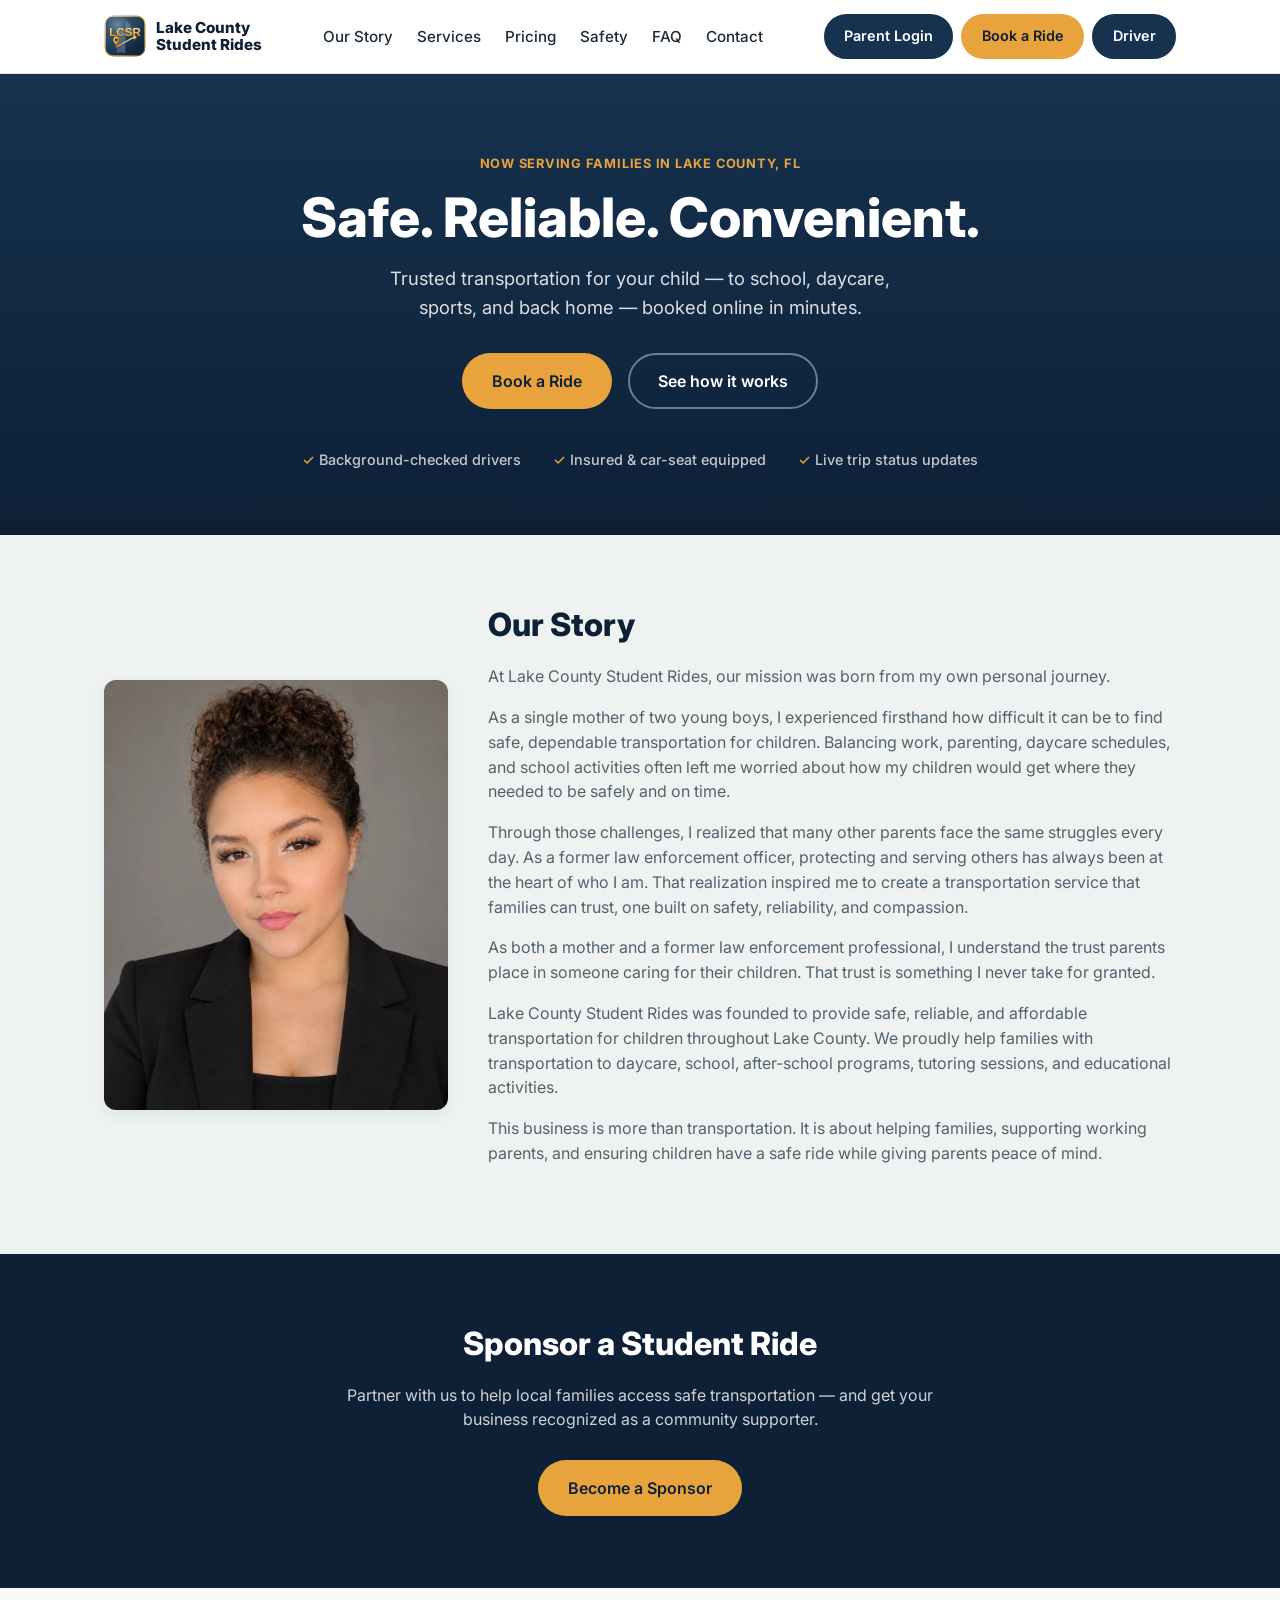
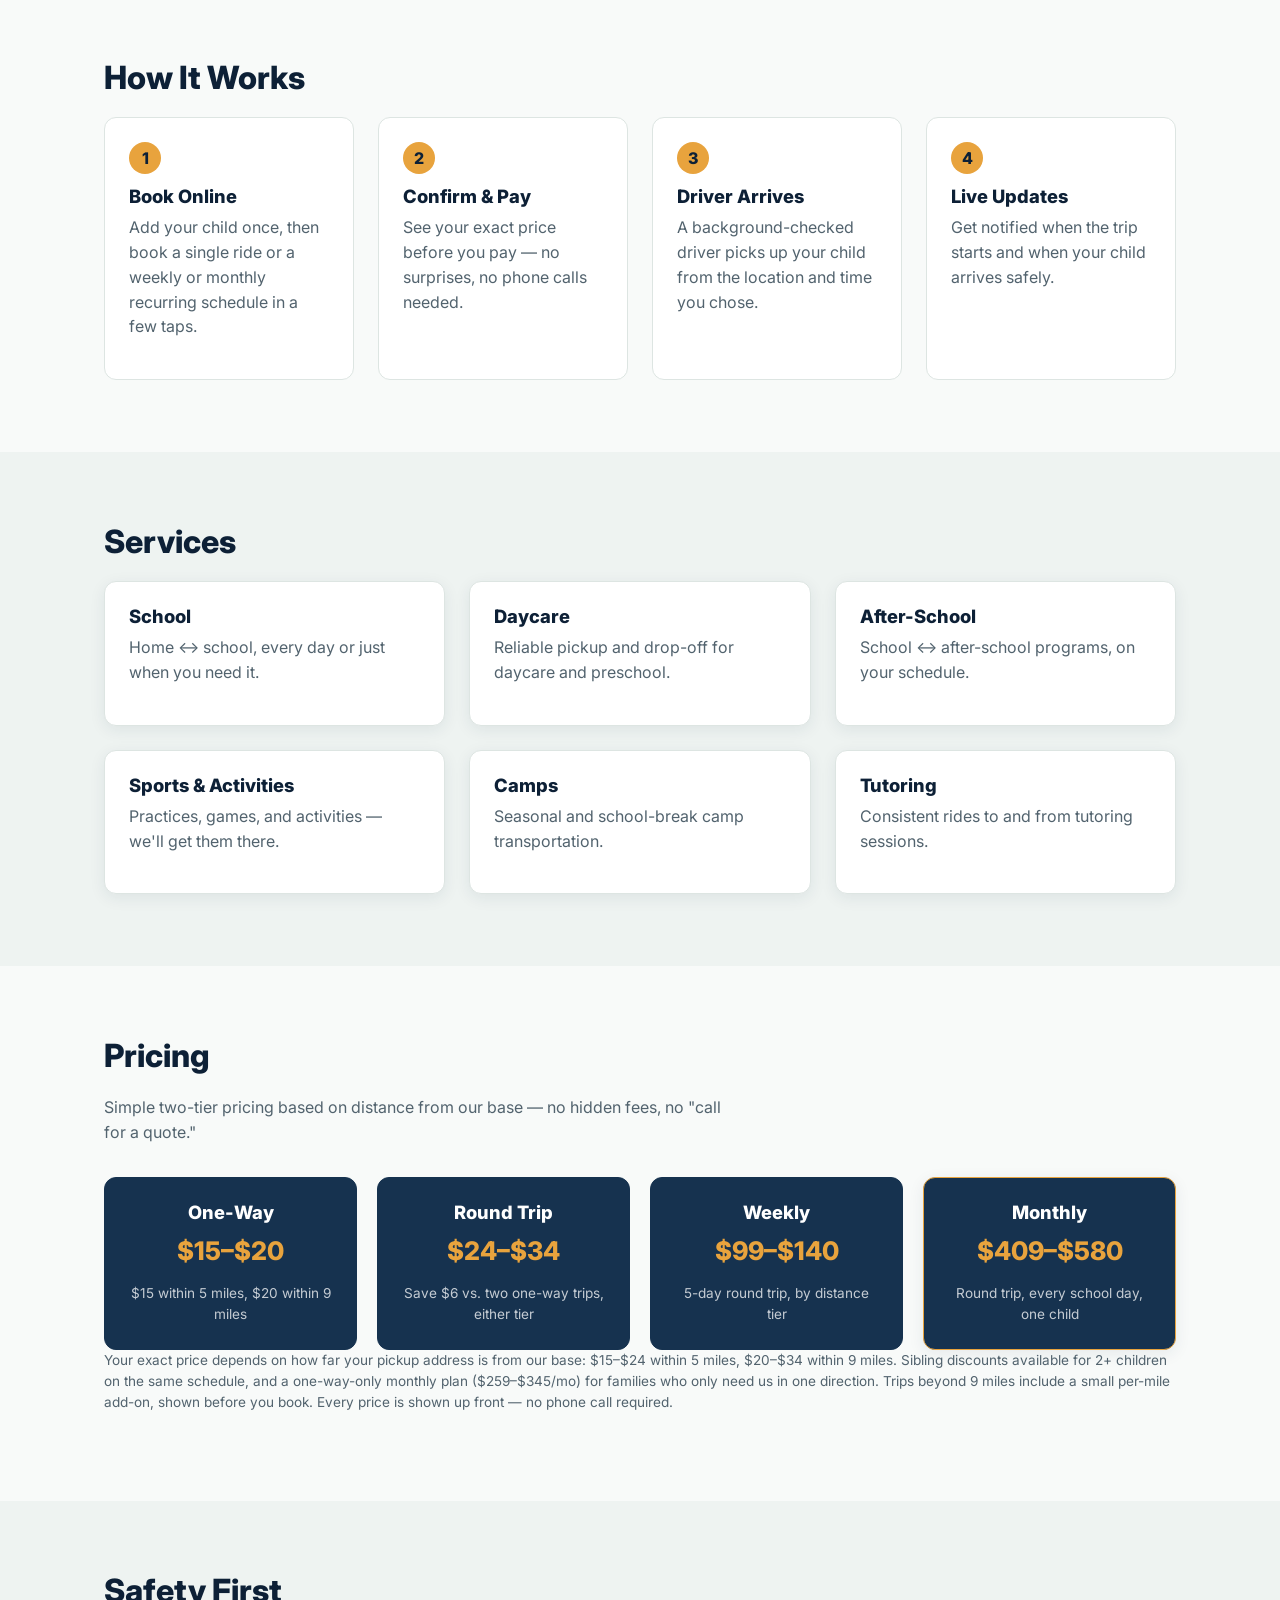
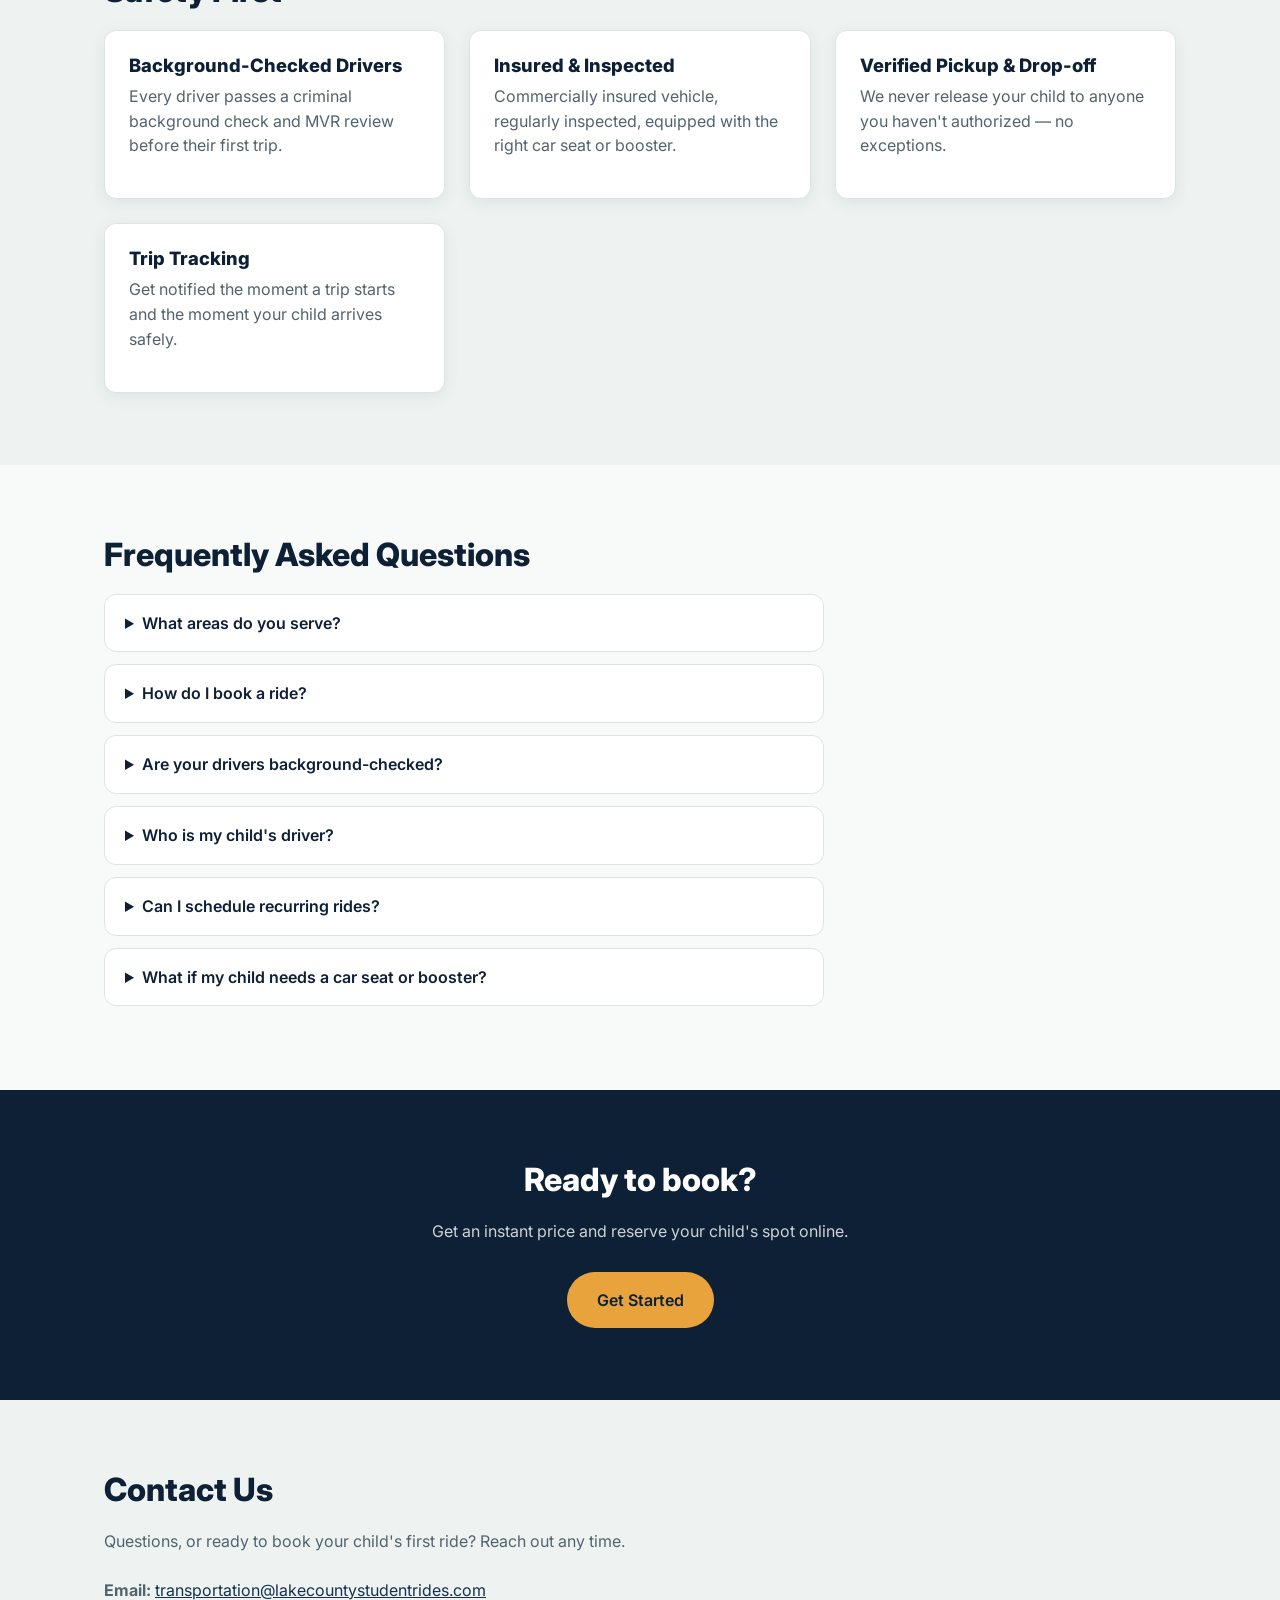
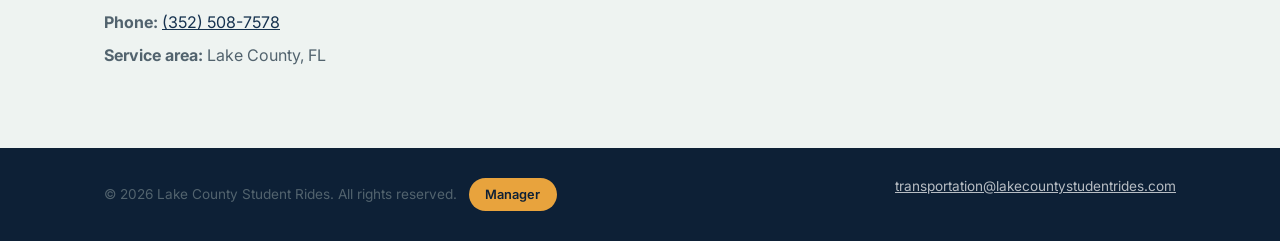
==== index.html @ 631ad654 "Move Our Story photo to the left Swapped markup order (photo first, text second) and flipped the gri" ====
<!doctype html>
<html lang="en">
<head>
  <meta charset="UTF-8" />
  <meta name="viewport" content="width=device-width, initial-scale=1.0" />
  <title>Lake County Student Rides | Safe. Reliable. Convenient.</title>
  <meta name="description" content="Background-checked, insured transportation for children in Lake County, FL — school, daycare, after-school, sports, camps, and tutoring. Book online." />
  <link rel="preconnect" href="https://fonts.googleapis.com">
  <link rel="preconnect" href="https://fonts.gstatic.com" crossorigin>
  <link href="https://fonts.googleapis.com/css2?family=Inter:wght@400;500;600;700;800&display=swap" rel="stylesheet">
  <link rel="icon" type="image/svg+xml" href="/assets/logo-mark.svg" />
  <link rel="stylesheet" href="/assets/styles.css" />
</head>
<body>

  <header class="site-header">
    <div class="wrap header-inner">
      <a class="brand" href="/">
        <img src="/assets/logo-mark.svg" alt="" width="42" height="42" class="brand-mark-img" />
        <span class="brand-name">Lake County<br>Student Rides</span>
      </a>
      <nav class="main-nav" aria-label="Primary">
        <a href="#our-story">Our Story</a>
        <a href="#services">Services</a>
        <a href="#pricing">Pricing</a>
        <a href="#safety">Safety</a>
        <a href="#faq">FAQ</a>
        <a href="#contact">Contact</a>
      </nav>
      <div class="header-actions">
        <a class="btn btn-navy-white" href="/parent-portal.html">Parent Login</a>
        <a class="btn btn-primary" href="/book.html">Book a Ride</a>
        <a class="btn btn-navy" href="/driver.html">Driver</a>
      </div>
    </div>
  </header>

  <main>
    <section class="hero">
      <div class="wrap hero-inner">
        <p class="eyebrow">Now serving families in Lake County, FL</p>
        <h1>Safe. Reliable. Convenient.</h1>
        <p class="hero-sub">
          Trusted transportation for your child — to school, daycare, sports, and back home —
          booked online in minutes.
        </p>
        <div class="hero-cta">
          <a class="btn btn-primary btn-lg" href="/book.html">Book a Ride</a>
          <a class="btn btn-ghost btn-lg" href="#how-it-works">See how it works</a>
        </div>
        <ul class="trust-strip" aria-label="Safety highlights">
          <li>Background-checked drivers</li>
          <li>Insured &amp; car-seat equipped</li>
          <li>Live trip status updates</li>
        </ul>
      </div>
    </section>

    <section id="our-story" class="section section-alt">
      <div class="wrap">
        <div class="story-layout">
          <img class="story-photo" src="/assets/images/owner-photo.webp" alt="Founder of Lake County Student Rides" />
          <div>
            <h2>Our Story</h2>
            <p class="section-lede">At Lake County Student Rides, our mission was born from my own personal journey.</p>
            <p>As a single mother of two young boys, I experienced firsthand how difficult it can be to find safe, dependable transportation for children. Balancing work, parenting, daycare schedules, and school activities often left me worried about how my children would get where they needed to be safely and on time.</p>
            <p>Through those challenges, I realized that many other parents face the same struggles every day. As a former law enforcement officer, protecting and serving others has always been at the heart of who I am. That realization inspired me to create a transportation service that families can trust, one built on safety, reliability, and compassion.</p>
            <p>As both a mother and a former law enforcement professional, I understand the trust parents place in someone caring for their children. That trust is something I never take for granted.</p>
            <p>Lake County Student Rides was founded to provide safe, reliable, and affordable transportation for children throughout Lake County. We proudly help families with transportation to daycare, school, after-school programs, tutoring sessions, and educational activities.</p>
            <p>This business is more than transportation. It is about helping families, supporting working parents, and ensuring children have a safe ride while giving parents peace of mind.</p>
          </div>
        </div>
      </div>
    </section>

    <section id="sponsor" class="section section-cta">
      <div class="wrap">
        <h2>Sponsor a Student Ride</h2>
        <p style="max-width:640px; margin-left:auto; margin-right:auto;">Partner with us to help local families access safe transportation — and get your business recognized as a community supporter.</p>
        <a class="btn btn-primary btn-lg" href="/sponsor.html">Become a Sponsor</a>
      </div>
    </section>

    <section id="how-it-works" class="section">
      <div class="wrap">
        <h2>How It Works</h2>
        <ol class="steps">
          <li>
            <span class="step-num">1</span>
            <h3>Book Online</h3>
            <p>Add your child once, then book a single ride or a weekly or monthly recurring schedule in a few taps.</p>
          </li>
          <li>
            <span class="step-num">2</span>
            <h3>Confirm &amp; Pay</h3>
            <p>See your exact price before you pay — no surprises, no phone calls needed.</p>
          </li>
          <li>
            <span class="step-num">3</span>
            <h3>Driver Arrives</h3>
            <p>A background-checked driver picks up your child from the location and time you chose.</p>
          </li>
          <li>
            <span class="step-num">4</span>
            <h3>Live Updates</h3>
            <p>Get notified when the trip starts and when your child arrives safely.</p>
          </li>
        </ol>
      </div>
    </section>

    <section id="services" class="section section-alt">
      <div class="wrap">
        <h2>Services</h2>
        <div class="cards">
          <div class="card"><h3>School</h3><p>Home ↔ school, every day or just when you need it.</p></div>
          <div class="card"><h3>Daycare</h3><p>Reliable pickup and drop-off for daycare and preschool.</p></div>
          <div class="card"><h3>After-School</h3><p>School ↔ after-school programs, on your schedule.</p></div>
          <div class="card"><h3>Sports &amp; Activities</h3><p>Practices, games, and activities — we'll get them there.</p></div>
          <div class="card"><h3>Camps</h3><p>Seasonal and school-break camp transportation.</p></div>
          <div class="card"><h3>Tutoring</h3><p>Consistent rides to and from tutoring sessions.</p></div>
        </div>
      </div>
    </section>

    <section id="pricing" class="section">
      <div class="wrap">
        <h2>Pricing</h2>
        <p class="section-lede">Simple two-tier pricing based on distance from our base — no hidden fees, no "call for a quote."</p>
        <div class="pricing-grid">
          <div class="price-card">
            <h3>One-Way</h3>
            <p class="price">$15&ndash;$20</p>
            <p class="price-note">$15 within 5 miles, $20 within 9 miles</p>
          </div>
          <div class="price-card">
            <h3>Round Trip</h3>
            <p class="price">$24&ndash;$34</p>
            <p class="price-note">Save $6 vs. two one-way trips, either tier</p>
          </div>
          <div class="price-card">
            <h3>Weekly</h3>
            <p class="price">$99&ndash;$140</p>
            <p class="price-note">5-day round trip, by distance tier</p>
          </div>
          <div class="price-card price-card-highlight">
            <h3>Monthly</h3>
            <p class="price">$409&ndash;$580</p>
            <p class="price-note">Round trip, every school day, one child</p>
          </div>
        </div>
        <p class="section-footnote">Your exact price depends on how far your pickup address is from our base: $15–$24 within 5 miles, $20–$34 within 9 miles. Sibling discounts available for 2+ children on the same schedule, and a one-way-only monthly plan ($259–$345/mo) for families who only need us in one direction. Trips beyond 9 miles include a small per-mile add-on, shown before you book. Every price is shown up front — no phone call required.</p>
      </div>
    </section>

    <section id="safety" class="section section-alt">
      <div class="wrap">
        <h2>Safety First</h2>
        <div class="cards">
          <div class="card">
            <h3>Background-Checked Drivers</h3>
            <p>Every driver passes a criminal background check and MVR review before their first trip.</p>
          </div>
          <div class="card">
            <h3>Insured &amp; Inspected</h3>
            <p>Commercially insured vehicle, regularly inspected, equipped with the right car seat or booster.</p>
          </div>
          <div class="card">
            <h3>Verified Pickup &amp; Drop-off</h3>
            <p>We never release your child to anyone you haven't authorized — no exceptions.</p>
          </div>
          <div class="card">
            <h3>Trip Tracking</h3>
            <p>Get notified the moment a trip starts and the moment your child arrives safely.</p>
          </div>
        </div>
      </div>
    </section>

    <section id="faq" class="section">
      <div class="wrap">
        <h2>Frequently Asked Questions</h2>
        <div class="faq-list">
          <details>
            <summary>What areas do you serve?</summary>
            <p>We're currently serving Tavares, Eustis, and Mount Dora in Lake County, FL — soon expanding to all of Lake County. Contact us to confirm coverage for your specific address.</p>
          </details>
          <details>
            <summary>How do I book a ride?</summary>
            <p>Head to our <a href="/book.html">Book a Ride</a> page — enter your pickup address and choose your service, and you'll see your exact price before paying anything.</p>
          </details>
          <details>
            <summary>Are your drivers background-checked?</summary>
            <p>Yes. Every driver completes a background check, motor vehicle record review, and CPR/First Aid certification before driving.</p>
          </details>
          <details>
            <summary>Who is my child's driver?</summary>
            <p style="font-style:italic; font-weight:700; color:var(--navy-dark); border-left:3px solid var(--gold); padding-left:0.85rem; margin-bottom:0.85rem;">The caring and trusted individuals who help transport your children safely every day.</p>
            <p>Right now, that's me personally — as the founder, I currently drive every single route myself, so you always know exactly who's picking up and dropping off your child. As we grow, any additional drivers will meet the same background-check, MVR, and CPR/First Aid standards before ever driving your child.</p>
          </details>
          <details>
            <summary>Can I schedule recurring rides?</summary>
            <p>Yes — both weekly and monthly recurring schedules (e.g., Monday–Friday school runs) are supported, with a discount for standing schedules. Monthly plans can even auto-renew each month so you don't have to rebook.</p>
          </details>
          <details>
            <summary>What if my child needs a car seat or booster?</summary>
            <p>We provide and install age-appropriate car seats and booster seats — just let us know your child's age when booking.</p>
          </details>
        </div>
      </div>
    </section>

    <section id="book" class="section section-cta">
      <div class="wrap">
        <h2>Ready to book?</h2>
        <p>Get an instant price and reserve your child's spot online.</p>
        <a class="btn btn-primary btn-lg" href="/book.html">Get Started</a>
      </div>
    </section>

    <section id="contact" class="section section-alt">
      <div class="wrap contact-inner">
        <div>
          <h2>Contact Us</h2>
          <p>Questions, or ready to book your child's first ride? Reach out any time.</p>
          <ul class="contact-list">
            <li><strong>Email:</strong> <a href="mailto:transportation@lakecountystudentrides.com">transportation@lakecountystudentrides.com</a></li>
            <li><strong>Phone:</strong> <a href="tel:+13525087578">(352) 508-7578</a></li>
            <li><strong>Service area:</strong> Lake County, FL</li>
          </ul>
        </div>
      </div>
    </section>
  </main>

  <footer class="site-footer">
    <div class="wrap footer-inner">
      <div style="display:flex; align-items:center; gap:0.75rem; flex-wrap:wrap;">
        <p style="margin:0;">&copy; <span id="year"></span> Lake County Student Rides. All rights reserved.</p>
        <a class="btn btn-primary" href="/manage-drivers.html" style="padding:0.3rem 0.9rem; font-size:0.8rem;">Manager</a>
      </div>
      <p class="footer-links"><a href="mailto:transportation@lakecountystudentrides.com">transportation@lakecountystudentrides.com</a></p>
    </div>
  </footer>

  <script>
    document.getElementById('year').textContent = new Date().getFullYear();
  </script>
</body>
</html>
---- assets/styles.css ----
:root {
  --navy: #16324f;
  --navy-dark: #0d2036;
  --gold: #e8a33d;
  --gold-dark: #c9861f;
  --bg: #f8faf9;
  --bg-alt: #eef3f1;
  --text: #1c2b36;
  --text-muted: #52636e;
  --border: #dde5e2;
  --radius: 12px;
  --shadow: 0 4px 16px rgba(22, 50, 79, 0.08);
  font-size: 16px;
}

[hidden] { display: none !important; }

* { box-sizing: border-box; }

body {
  margin: 0;
  font-family: 'Inter', system-ui, -apple-system, sans-serif;
  color: var(--text);
  background: var(--bg);
  line-height: 1.55;
}

h1, h2, h3 { font-weight: 800; color: var(--navy-dark); line-height: 1.15; }
h2 { font-size: 2rem; margin: 0 0 1.25rem; }
h3 { font-size: 1.15rem; margin: 0 0 0.5rem; }
p { margin: 0 0 1rem; color: var(--text-muted); }
a { color: var(--navy); }

.wrap {
  max-width: 1120px;
  margin: 0 auto;
  padding: 0 1.5rem;
}

/* Header */
.site-header {
  background: #fff;
  border-bottom: 1px solid var(--border);
  position: sticky;
  top: 0;
  z-index: 50;
}
.header-inner {
  display: flex;
  align-items: center;
  justify-content: space-between;
  gap: 1rem;
  padding: 0.85rem 1.5rem;
}
.brand {
  display: flex;
  align-items: center;
  gap: 0.65rem;
  text-decoration: none;
}
.brand-mark-img {
  width: 42px;
  height: 42px;
  flex-shrink: 0;
  border-radius: 10px;
}
.brand-name {
  font-weight: 800;
  color: var(--navy-dark);
  font-size: 0.95rem;
  line-height: 1.15;
}
.main-nav {
  display: flex;
  gap: 1.5rem;
}
.main-nav a {
  text-decoration: none;
  color: var(--text);
  font-weight: 500;
  font-size: 0.95rem;
}
.main-nav a:hover { color: var(--navy); }
.header-actions {
  display: flex;
  flex-wrap: nowrap;
  gap: 0.5rem;
  align-items: center;
}
.header-actions .btn { flex-shrink: 0; }

@media (max-width: 860px) {
  .main-nav { display: none; }
}

/* Buttons */
.btn {
  display: inline-block;
  padding: 0.6rem 1.15rem;
  border-radius: 999px;
  font-weight: 600;
  font-size: 0.9rem;
  text-decoration: none;
  white-space: nowrap;
  border: 2px solid transparent;
  transition: transform 0.1s ease, box-shadow 0.1s ease;
}
.btn-primary {
  background: var(--gold);
  color: var(--navy-dark);
}
.btn-primary:hover { background: var(--gold-dark); }
.btn-ghost {
  background: transparent;
  color: var(--navy);
  border-color: var(--border);
}
.btn-ghost:hover { border-color: var(--navy); }
.btn-navy {
  background: var(--navy);
  color: #fff;
  border-color: var(--navy);
}
.btn-navy:hover { background: var(--navy-dark); border-color: var(--navy-dark); }
.btn-navy-white {
  background: var(--navy);
  color: #fff;
  border-color: var(--navy);
}
.btn-navy-white:hover { background: var(--navy-dark); border-color: var(--navy-dark); }
.btn-lg { padding: 0.85rem 1.75rem; font-size: 1rem; }

/* Hero */
.hero {
  background: linear-gradient(180deg, var(--navy) 0%, var(--navy-dark) 100%);
  color: #fff;
  padding: 5rem 0 4rem;
}
.hero-inner { text-align: center; max-width: 760px; }
.eyebrow {
  color: var(--gold);
  font-weight: 700;
  letter-spacing: 0.06em;
  text-transform: uppercase;
  font-size: 0.8rem;
  margin-bottom: 0.75rem;
}
.hero h1 {
  color: #fff;
  font-size: clamp(2.2rem, 5vw, 3.4rem);
  margin: 0 0 1rem;
}
.hero-sub {
  color: rgba(255,255,255,0.85);
  font-size: 1.15rem;
  max-width: 560px;
  margin: 0 auto 2rem;
}
.hero-cta {
  display: flex;
  gap: 1rem;
  justify-content: center;
  flex-wrap: wrap;
  margin-bottom: 2.5rem;
}
.hero .btn-ghost {
  color: #fff;
  border-color: rgba(255,255,255,0.4);
}
.hero .btn-ghost:hover { border-color: #fff; }
.trust-strip {
  display: flex;
  gap: 2rem;
  justify-content: center;
  flex-wrap: wrap;
  list-style: none;
  padding: 0;
  margin: 0;
  color: rgba(255,255,255,0.75);
  font-size: 0.9rem;
  font-weight: 500;
}
.trust-strip li::before { content: "✓  "; color: var(--gold); }

/* Sections */
.section { padding: 4.5rem 0; }
.section-alt { background: var(--bg-alt); }
.section-lede { max-width: 640px; }
.section-footnote { font-size: 0.85rem; color: var(--text-muted); }
.section-cta {
  background: var(--navy-dark);
  color: #fff;
  text-align: center;
}
.section-cta h2 { color: #fff; }
.section-cta p { color: rgba(255,255,255,0.8); margin-bottom: 1.75rem; }

/* Steps */
.steps {
  list-style: none;
  margin: 0;
  padding: 0;
  display: grid;
  grid-template-columns: repeat(4, 1fr);
  gap: 1.5rem;
}
.steps li {
  background: #fff;
  border: 1px solid var(--border);
  border-radius: var(--radius);
  padding: 1.5rem;
}
.step-num {
  display: inline-flex;
  align-items: center;
  justify-content: center;
  width: 32px;
  height: 32px;
  border-radius: 50%;
  background: var(--gold);
  color: var(--navy-dark);
  font-weight: 800;
  margin-bottom: 0.75rem;
}
@media (max-width: 860px) {
  .steps { grid-template-columns: repeat(2, 1fr); }
}
@media (max-width: 540px) {
  .steps { grid-template-columns: 1fr; }
}

/* Cards */
.cards {
  display: grid;
  grid-template-columns: repeat(3, 1fr);
  gap: 1.5rem;
}
.card {
  background: #fff;
  border: 1px solid var(--border);
  border-radius: var(--radius);
  padding: 1.5rem;
  box-shadow: var(--shadow);
}
@media (max-width: 860px) {
  .cards { grid-template-columns: repeat(2, 1fr); }
}
@media (max-width: 540px) {
  .cards { grid-template-columns: 1fr; }
}

/* Pricing */
.pricing-grid {
  display: grid;
  grid-template-columns: repeat(4, 1fr);
  gap: 1.25rem;
  margin-top: 2rem;
}
.price-card {
  background: var(--navy);
  border: 1px solid var(--navy);
  border-radius: var(--radius);
  padding: 1.5rem;
  text-align: center;
  color: #fff;
}
.price-card h3 { color: #fff; }
.price-card-highlight {
  border-color: var(--gold);
  box-shadow: var(--shadow);
}
.price {
  font-size: 1.6rem;
  font-weight: 800;
  color: var(--gold);
  margin: 0.25rem 0;
}
.price-card .price-note { color: rgba(255, 255, 255, 0.75); }
.price-note { font-size: 0.85rem; margin: 0; }
@media (max-width: 860px) {
  .pricing-grid { grid-template-columns: repeat(2, 1fr); }
}
@media (max-width: 540px) {
  .pricing-grid { grid-template-columns: 1fr; }
}

/* Our Story */
.story-layout {
  display: grid;
  grid-template-columns: 1fr 2fr;
  gap: 2.5rem;
  align-items: center;
}
.story-photo {
  width: 100%;
  border-radius: var(--radius);
  box-shadow: var(--shadow);
  object-fit: cover;
  aspect-ratio: 4 / 5;
}
@media (max-width: 860px) {
  .story-layout { grid-template-columns: 1fr; }
  .story-photo { max-width: 280px; margin: 0 auto; }
}

/* FAQ */
.faq-list { max-width: 720px; }
.faq-list details {
  background: #fff;
  border: 1px solid var(--border);
  border-radius: var(--radius);
  padding: 1rem 1.25rem;
  margin-bottom: 0.75rem;
}
.faq-list summary {
  font-weight: 600;
  cursor: pointer;
  color: var(--navy-dark);
}
.faq-list p { margin-top: 0.75rem; margin-bottom: 0; }

/* Contact */
.contact-list {
  list-style: none;
  padding: 0;
  margin: 1.5rem 0 0;
}
.contact-list li { margin-bottom: 0.5rem; color: var(--text-muted); }

/* Footer */
.site-footer {
  background: var(--navy-dark);
  color: rgba(255,255,255,0.7);
  padding: 1.75rem 0;
  font-size: 0.85rem;
}
.footer-inner {
  display: flex;
  justify-content: space-between;
  flex-wrap: wrap;
  gap: 0.5rem;
}
.footer-links a { color: rgba(255,255,255,0.7); }

/* Booking form */
.booking-wrap { max-width: 640px; }
.booking-form fieldset {
  border: 1px solid var(--border);
  border-radius: var(--radius);
  padding: 1.25rem 1.5rem 1.5rem;
  margin: 0 0 1.5rem;
}
.booking-form legend {
  font-weight: 700;
  color: var(--navy-dark);
  padding: 0 0.5rem;
}
.form-row { margin-bottom: 1rem; }
.form-row label {
  display: block;
  font-weight: 600;
  font-size: 0.85rem;
  margin-bottom: 0.35rem;
  color: var(--text);
}
.required-mark { color: #c0392b; margin-left: 0.15rem; }
.form-row input,
.form-row select,
.form-row textarea {
  width: 100%;
  padding: 0.65rem 0.8rem;
  border: 1px solid var(--border);
  border-radius: 8px;
  font-family: inherit;
  font-size: 0.95rem;
  background: #fff;
  color: var(--text);
}
.form-row input:focus,
.form-row select:focus,
.form-row textarea:focus {
  outline: 2px solid var(--gold);
  outline-offset: 1px;
}
.form-row-split {
  display: grid;
  grid-template-columns: 1fr 1fr;
  gap: 1rem;
}
.driver-columns {
  display: grid;
  grid-template-columns: 2fr 1fr;
  gap: 2rem;
  align-items: start;
}
@media (max-width: 860px) {
  .driver-columns { grid-template-columns: 1fr; }
}
.roster-item {
  display: flex;
  justify-content: space-between;
  gap: 0.75rem;
  padding: 0.5rem 0;
  border-bottom: 1px solid var(--border);
  font-size: 0.9rem;
}
.roster-item:last-child { border-bottom: none; }
.roster-item.roster-done { color: var(--text-muted); text-decoration: line-through; }
@media (max-width: 540px) {
  .form-row-split { grid-template-columns: 1fr; }
}

.price-result {
  background: var(--bg-alt);
  border: 1px solid var(--border);
  border-radius: var(--radius);
  padding: 1.25rem 1.5rem;
  margin-top: 1.5rem;
}
.price-result h3 { margin: 0 0 0.75rem; }
.price-row {
  display: flex;
  justify-content: space-between;
  padding: 0.3rem 0;
  font-size: 0.95rem;
}
.price-row-note { color: var(--text-muted); font-size: 0.85rem; }
.price-row a { color: var(--navy); font-weight: 700; text-decoration: underline; }
.price-row a:hover { color: var(--gold-dark); }
.price-row-total {
  border-top: 1px solid var(--border);
  margin-top: 0.5rem;
  padding-top: 0.6rem;
  font-weight: 800;
  font-size: 1.1rem;
  color: var(--navy-dark);
}
.price-note { font-size: 0.85rem; margin-top: 0.75rem; }

.price-error {
  background: #fdecec;
  border: 1px solid #f2b8b8;
  color: #8a1f1f;
  border-radius: var(--radius);
  padding: 0.9rem 1.1rem;
  margin-top: 1.25rem;
  font-size: 0.9rem;
}
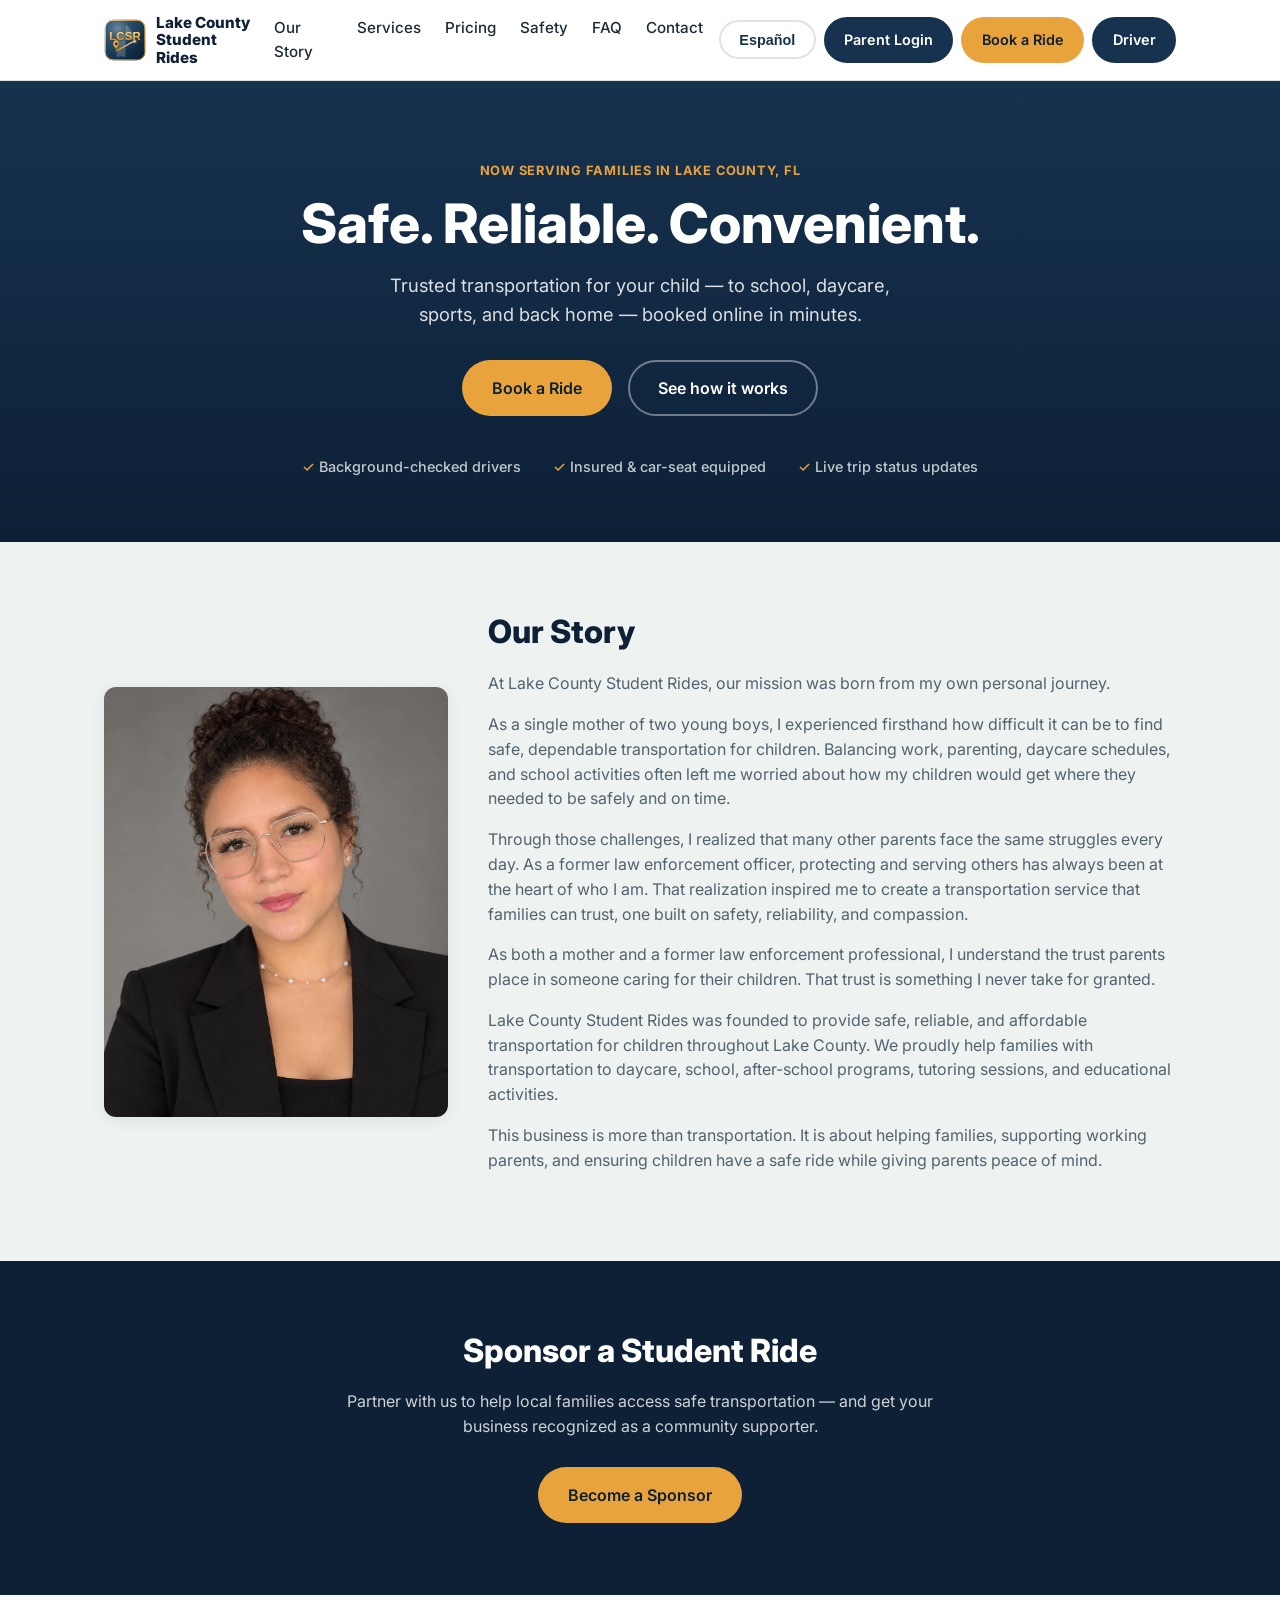
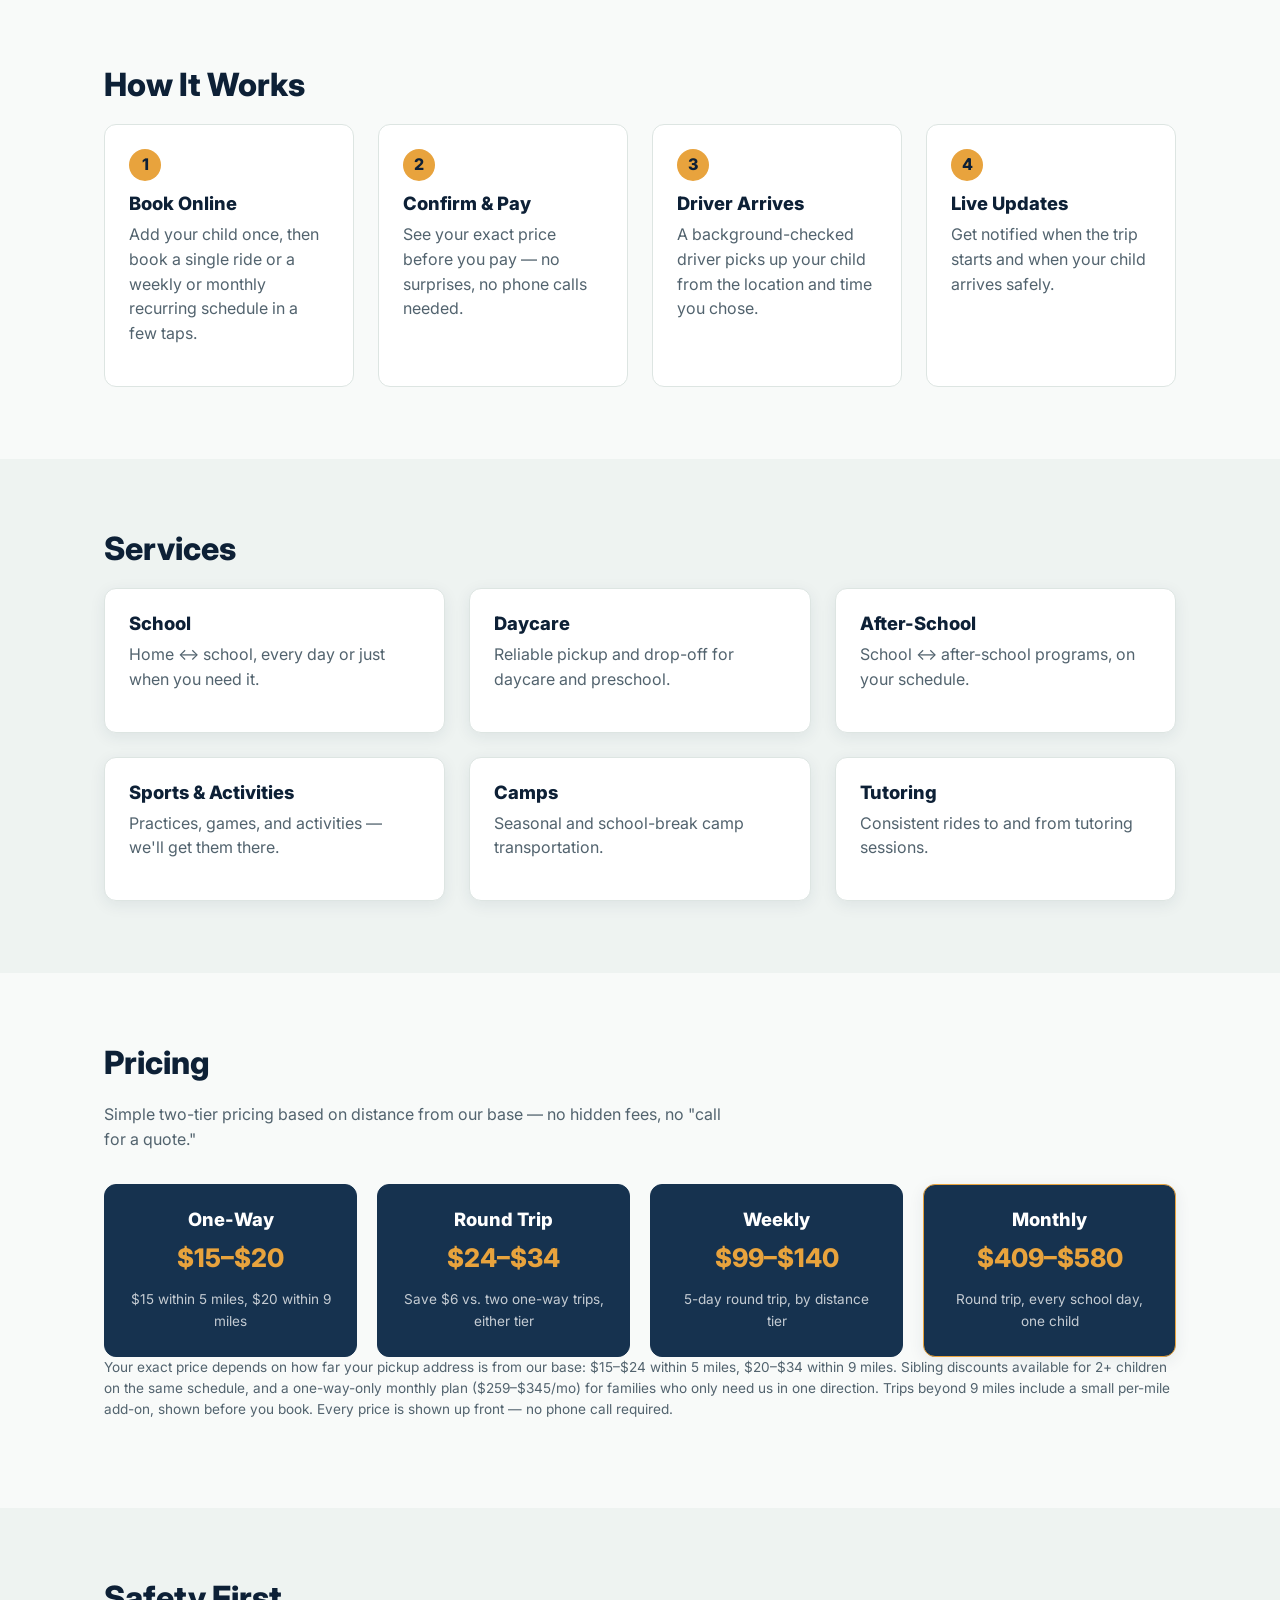
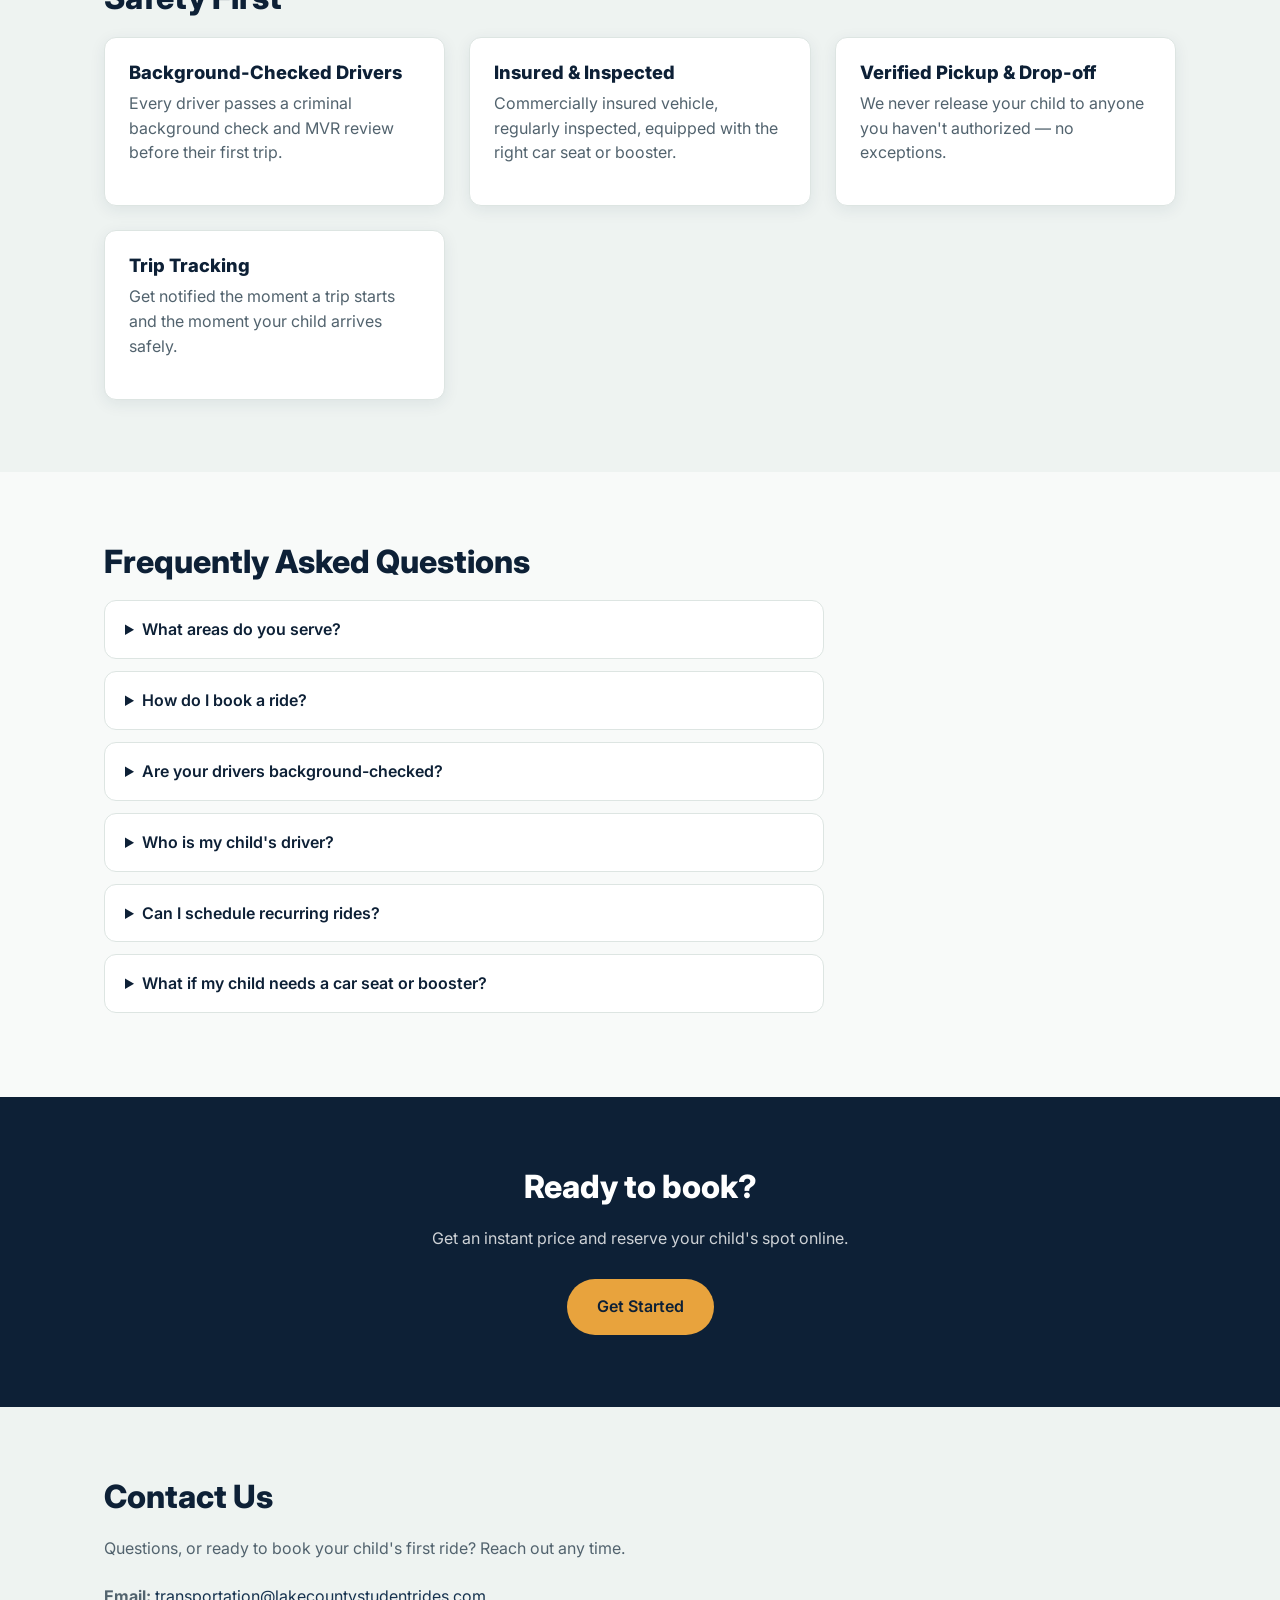
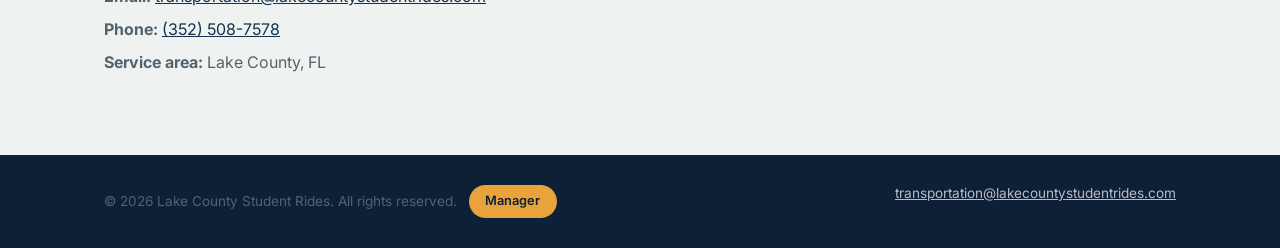
==== commit 23f16ee2: "Add English/Spanish toggle to the homepage New assets/i18n.js: a small, reusable toggle that swaps a" ====
--- a/index.html
+++ b/index.html
@@ -20,17 +20,18 @@
         <span class="brand-name">Lake County<br>Student Rides</span>
       </a>
       <nav class="main-nav" aria-label="Primary">
-        <a href="#our-story">Our Story</a>
-        <a href="#services">Services</a>
-        <a href="#pricing">Pricing</a>
-        <a href="#safety">Safety</a>
-        <a href="#faq">FAQ</a>
-        <a href="#contact">Contact</a>
+        <a href="#our-story" data-i18n-es="Nuestra Historia">Our Story</a>
+        <a href="#services" data-i18n-es="Servicios">Services</a>
+        <a href="#pricing" data-i18n-es="Precios">Pricing</a>
+        <a href="#safety" data-i18n-es="Seguridad">Safety</a>
+        <a href="#faq" data-i18n-es="Preguntas Frecuentes">FAQ</a>
+        <a href="#contact" data-i18n-es="Contacto">Contact</a>
       </nav>
       <div class="header-actions">
-        <a class="btn btn-navy-white" href="/parent-portal.html">Parent Login</a>
-        <a class="btn btn-primary" href="/book.html">Book a Ride</a>
-        <a class="btn btn-navy" href="/driver.html">Driver</a>
+        <button type="button" class="btn btn-ghost" data-lang-toggle>Español</button>
+        <a class="btn btn-navy-white" href="/parent-portal.html" data-i18n-es="Acceso de Padres">Parent Login</a>
+        <a class="btn btn-primary" href="/book.html" data-i18n-es="Reservar un Viaje">Book a Ride</a>
+        <a class="btn btn-navy" href="/driver.html" data-i18n-es="Conductor">Driver</a>
       </div>
     </div>
   </header>
@@ -38,20 +39,20 @@
   <main>
     <section class="hero">
       <div class="wrap hero-inner">
-        <p class="eyebrow">Now serving families in Lake County, FL</p>
-        <h1>Safe. Reliable. Convenient.</h1>
-        <p class="hero-sub">
+        <p class="eyebrow" data-i18n-es="Ahora atendiendo a familias en el Condado de Lake, FL">Now serving families in Lake County, FL</p>
+        <h1 data-i18n-es="Seguro. Confiable. Conveniente.">Safe. Reliable. Convenient.</h1>
+        <p class="hero-sub" data-i18n-es="Transporte confiable para su hijo(a) — a la escuela, guardería, deportes, y de regreso a casa — reservado en línea en minutos.">
           Trusted transportation for your child — to school, daycare, sports, and back home —
           booked online in minutes.
         </p>
         <div class="hero-cta">
-          <a class="btn btn-primary btn-lg" href="/book.html">Book a Ride</a>
-          <a class="btn btn-ghost btn-lg" href="#how-it-works">See how it works</a>
+          <a class="btn btn-primary btn-lg" href="/book.html" data-i18n-es="Reservar un Viaje">Book a Ride</a>
+          <a class="btn btn-ghost btn-lg" href="#how-it-works" data-i18n-es="Vea cómo funciona">See how it works</a>
         </div>
         <ul class="trust-strip" aria-label="Safety highlights">
-          <li>Background-checked drivers</li>
-          <li>Insured &amp; car-seat equipped</li>
-          <li>Live trip status updates</li>
+          <li data-i18n-es="Conductores con verificación de antecedentes">Background-checked drivers</li>
+          <li data-i18n-es="Asegurado y equipado con asiento de auto">Insured &amp; car-seat equipped</li>
+          <li data-i18n-es="Actualizaciones en vivo del viaje">Live trip status updates</li>
         </ul>
       </div>
     </section>
@@ -61,13 +62,13 @@
         <div class="story-layout">
           <img class="story-photo" src="/assets/images/owner-photo.webp" alt="Founder of Lake County Student Rides" />
           <div>
-            <h2>Our Story</h2>
-            <p class="section-lede">At Lake County Student Rides, our mission was born from my own personal journey.</p>
-            <p>As a single mother of two young boys, I experienced firsthand how difficult it can be to find safe, dependable transportation for children. Balancing work, parenting, daycare schedules, and school activities often left me worried about how my children would get where they needed to be safely and on time.</p>
-            <p>Through those challenges, I realized that many other parents face the same struggles every day. As a former law enforcement officer, protecting and serving others has always been at the heart of who I am. That realization inspired me to create a transportation service that families can trust, one built on safety, reliability, and compassion.</p>
-            <p>As both a mother and a former law enforcement professional, I understand the trust parents place in someone caring for their children. That trust is something I never take for granted.</p>
-            <p>Lake County Student Rides was founded to provide safe, reliable, and affordable transportation for children throughout Lake County. We proudly help families with transportation to daycare, school, after-school programs, tutoring sessions, and educational activities.</p>
-            <p>This business is more than transportation. It is about helping families, supporting working parents, and ensuring children have a safe ride while giving parents peace of mind.</p>
+            <h2 data-i18n-es="Nuestra Historia">Our Story</h2>
+            <p class="section-lede" data-i18n-es="En Lake County Student Rides, nuestra misión nació de mi propia experiencia personal.">At Lake County Student Rides, our mission was born from my own personal journey.</p>
+            <p data-i18n-es="Como madre soltera de dos niños pequeños, experimenté de primera mano lo difícil que puede ser encontrar transporte seguro y confiable para los niños. Equilibrar el trabajo, la crianza, los horarios de guardería y las actividades escolares a menudo me dejaba preocupada por cómo mis hijos llegarían a donde necesitaban estar, de forma segura y a tiempo.">As a single mother of two young boys, I experienced firsthand how difficult it can be to find safe, dependable transportation for children. Balancing work, parenting, daycare schedules, and school activities often left me worried about how my children would get where they needed to be safely and on time.</p>
+            <p data-i18n-es="A través de esos desafíos, me di cuenta de que muchos otros padres enfrentan las mismas dificultades todos los días. Como ex oficial de policía, proteger y servir a los demás siempre ha sido el centro de quién soy. Esa realización me inspiró a crear un servicio de transporte en el que las familias puedan confiar, uno basado en la seguridad, la confiabilidad y la compasión.">Through those challenges, I realized that many other parents face the same struggles every day. As a former law enforcement officer, protecting and serving others has always been at the heart of who I am. That realization inspired me to create a transportation service that families can trust, one built on safety, reliability, and compassion.</p>
+            <p data-i18n-es="Como madre y ex profesional de las fuerzas del orden, entiendo la confianza que los padres depositan en alguien que cuida a sus hijos. Esa confianza es algo que nunca doy por sentado.">As both a mother and a former law enforcement professional, I understand the trust parents place in someone caring for their children. That trust is something I never take for granted.</p>
+            <p data-i18n-es="Lake County Student Rides fue fundada para brindar transporte seguro, confiable y asequible para niños en todo el Condado de Lake. Con orgullo ayudamos a las familias con transporte a la guardería, la escuela, programas extracurriculares, sesiones de tutoría y actividades educativas.">Lake County Student Rides was founded to provide safe, reliable, and affordable transportation for children throughout Lake County. We proudly help families with transportation to daycare, school, after-school programs, tutoring sessions, and educational activities.</p>
+            <p data-i18n-es="Este negocio es más que transporte. Se trata de ayudar a las familias, apoyar a los padres que trabajan, y asegurar que los niños tengan un viaje seguro mientras se les da tranquilidad a los padres.">This business is more than transportation. It is about helping families, supporting working parents, and ensuring children have a safe ride while giving parents peace of mind.</p>
           </div>
         </div>
       </div>
@@ -75,35 +76,35 @@
 
     <section id="sponsor" class="section section-cta">
       <div class="wrap">
-        <h2>Sponsor a Student Ride</h2>
-        <p style="max-width:640px; margin-left:auto; margin-right:auto;">Partner with us to help local families access safe transportation — and get your business recognized as a community supporter.</p>
-        <a class="btn btn-primary btn-lg" href="/sponsor.html">Become a Sponsor</a>
+        <h2 data-i18n-es="Patrocine un Viaje Estudiantil">Sponsor a Student Ride</h2>
+        <p style="max-width:640px; margin-left:auto; margin-right:auto;" data-i18n-es="Asóciese con nosotros para ayudar a familias locales a acceder a transporte seguro — y logre que su negocio sea reconocido como un patrocinador comunitario.">Partner with us to help local families access safe transportation — and get your business recognized as a community supporter.</p>
+        <a class="btn btn-primary btn-lg" href="/sponsor.html" data-i18n-es="Conviértase en Patrocinador">Become a Sponsor</a>
       </div>
     </section>
 
     <section id="how-it-works" class="section">
       <div class="wrap">
-        <h2>How It Works</h2>
+        <h2 data-i18n-es="Cómo Funciona">How It Works</h2>
         <ol class="steps">
           <li>
             <span class="step-num">1</span>
-            <h3>Book Online</h3>
-            <p>Add your child once, then book a single ride or a weekly or monthly recurring schedule in a few taps.</p>
+            <h3 data-i18n-es="Reserve en Línea">Book Online</h3>
+            <p data-i18n-es="Agregue a su hijo(a) una vez, luego reserve un viaje único o un horario recurrente semanal o mensual en unos pocos toques.">Add your child once, then book a single ride or a weekly or monthly recurring schedule in a few taps.</p>
           </li>
           <li>
             <span class="step-num">2</span>
-            <h3>Confirm &amp; Pay</h3>
-            <p>See your exact price before you pay — no surprises, no phone calls needed.</p>
+            <h3 data-i18n-es="Confirme y Pague">Confirm &amp; Pay</h3>
+            <p data-i18n-es="Vea su precio exacto antes de pagar — sin sorpresas, sin necesidad de llamadas telefónicas.">See your exact price before you pay — no surprises, no phone calls needed.</p>
           </li>
           <li>
             <span class="step-num">3</span>
-            <h3>Driver Arrives</h3>
-            <p>A background-checked driver picks up your child from the location and time you chose.</p>
+            <h3 data-i18n-es="Llega el Conductor">Driver Arrives</h3>
+            <p data-i18n-es="Un conductor con verificación de antecedentes recoge a su hijo(a) en el lugar y la hora que usted eligió.">A background-checked driver picks up your child from the location and time you chose.</p>
           </li>
           <li>
             <span class="step-num">4</span>
-            <h3>Live Updates</h3>
-            <p>Get notified when the trip starts and when your child arrives safely.</p>
+            <h3 data-i18n-es="Actualizaciones en Vivo">Live Updates</h3>
+            <p data-i18n-es="Reciba notificaciones cuando el viaje comience y cuando su hijo(a) llegue de forma segura.">Get notified when the trip starts and when your child arrives safely.</p>
           </li>
         </ol>
       </div>
@@ -111,67 +112,67 @@
 
     <section id="services" class="section section-alt">
       <div class="wrap">
-        <h2>Services</h2>
+        <h2 data-i18n-es="Servicios">Services</h2>
         <div class="cards">
-          <div class="card"><h3>School</h3><p>Home ↔ school, every day or just when you need it.</p></div>
-          <div class="card"><h3>Daycare</h3><p>Reliable pickup and drop-off for daycare and preschool.</p></div>
-          <div class="card"><h3>After-School</h3><p>School ↔ after-school programs, on your schedule.</p></div>
-          <div class="card"><h3>Sports &amp; Activities</h3><p>Practices, games, and activities — we'll get them there.</p></div>
-          <div class="card"><h3>Camps</h3><p>Seasonal and school-break camp transportation.</p></div>
-          <div class="card"><h3>Tutoring</h3><p>Consistent rides to and from tutoring sessions.</p></div>
+          <div class="card"><h3 data-i18n-es="Escuela">School</h3><p data-i18n-es="Casa ↔ escuela, todos los días o solo cuando lo necesite.">Home ↔ school, every day or just when you need it.</p></div>
+          <div class="card"><h3 data-i18n-es="Guardería">Daycare</h3><p data-i18n-es="Recogida y entrega confiable para guardería y preescolar.">Reliable pickup and drop-off for daycare and preschool.</p></div>
+          <div class="card"><h3 data-i18n-es="Después de la Escuela">After-School</h3><p data-i18n-es="Escuela ↔ programas después de la escuela, según su horario.">School ↔ after-school programs, on your schedule.</p></div>
+          <div class="card"><h3 data-i18n-es="Deportes y Actividades">Sports &amp; Activities</h3><p data-i18n-es="Prácticas, juegos y actividades — los llevaremos allí.">Practices, games, and activities — we'll get them there.</p></div>
+          <div class="card"><h3 data-i18n-es="Campamentos">Camps</h3><p data-i18n-es="Transporte para campamentos de temporada y vacaciones escolares.">Seasonal and school-break camp transportation.</p></div>
+          <div class="card"><h3 data-i18n-es="Tutoría">Tutoring</h3><p data-i18n-es="Viajes consistentes hacia y desde las sesiones de tutoría.">Consistent rides to and from tutoring sessions.</p></div>
         </div>
       </div>
     </section>
 
     <section id="pricing" class="section">
       <div class="wrap">
-        <h2>Pricing</h2>
-        <p class="section-lede">Simple two-tier pricing based on distance from our base — no hidden fees, no "call for a quote."</p>
+        <h2 data-i18n-es="Precios">Pricing</h2>
+        <p class="section-lede" data-i18n-es='Precios simples de dos niveles según la distancia desde nuestra base — sin tarifas ocultas, sin tener que "llamar para cotizar."'>Simple two-tier pricing based on distance from our base — no hidden fees, no "call for a quote."</p>
         <div class="pricing-grid">
           <div class="price-card">
-            <h3>One-Way</h3>
+            <h3 data-i18n-es="Solo Ida">One-Way</h3>
             <p class="price">$15&ndash;$20</p>
-            <p class="price-note">$15 within 5 miles, $20 within 9 miles</p>
+            <p class="price-note" data-i18n-es="$15 dentro de 5 millas, $20 dentro de 9 millas">$15 within 5 miles, $20 within 9 miles</p>
           </div>
           <div class="price-card">
-            <h3>Round Trip</h3>
+            <h3 data-i18n-es="Viaje Redondo">Round Trip</h3>
             <p class="price">$24&ndash;$34</p>
-            <p class="price-note">Save $6 vs. two one-way trips, either tier</p>
+            <p class="price-note" data-i18n-es="Ahorre $6 comparado con dos viajes de ida, en cualquier nivel">Save $6 vs. two one-way trips, either tier</p>
           </div>
           <div class="price-card">
-            <h3>Weekly</h3>
+            <h3 data-i18n-es="Semanal">Weekly</h3>
             <p class="price">$99&ndash;$140</p>
-            <p class="price-note">5-day round trip, by distance tier</p>
+            <p class="price-note" data-i18n-es="Viaje redondo de 5 días, según el nivel de distancia">5-day round trip, by distance tier</p>
           </div>
           <div class="price-card price-card-highlight">
-            <h3>Monthly</h3>
+            <h3 data-i18n-es="Mensual">Monthly</h3>
             <p class="price">$409&ndash;$580</p>
-            <p class="price-note">Round trip, every school day, one child</p>
-          </div>
-        </div>
-        <p class="section-footnote">Your exact price depends on how far your pickup address is from our base: $15–$24 within 5 miles, $20–$34 within 9 miles. Sibling discounts available for 2+ children on the same schedule, and a one-way-only monthly plan ($259–$345/mo) for families who only need us in one direction. Trips beyond 9 miles include a small per-mile add-on, shown before you book. Every price is shown up front — no phone call required.</p>
+            <p class="price-note" data-i18n-es="Viaje redondo, todos los días de escuela, un niño">Round trip, every school day, one child</p>
+          </div>
+        </div>
+        <p class="section-footnote" data-i18n-es="Su precio exacto depende de qué tan lejos está su dirección de recogida de nuestra base: $15–$24 dentro de 5 millas, $20–$34 dentro de 9 millas. Hay descuentos para hermanos disponibles para 2 o más niños con el mismo horario, y un plan mensual de solo ida ($259–$345/mes) para familias que solo necesitan el servicio en una dirección. Los viajes de más de 9 millas incluyen un pequeño cargo adicional por milla, mostrado antes de reservar. Cada precio se muestra por adelantado — no se requiere llamada telefónica.">Your exact price depends on how far your pickup address is from our base: $15–$24 within 5 miles, $20–$34 within 9 miles. Sibling discounts available for 2+ children on the same schedule, and a one-way-only monthly plan ($259–$345/mo) for families who only need us in one direction. Trips beyond 9 miles include a small per-mile add-on, shown before you book. Every price is shown up front — no phone call required.</p>
       </div>
     </section>
 
     <section id="safety" class="section section-alt">
       <div class="wrap">
-        <h2>Safety First</h2>
+        <h2 data-i18n-es="La Seguridad Primero">Safety First</h2>
         <div class="cards">
           <div class="card">
-            <h3>Background-Checked Drivers</h3>
-            <p>Every driver passes a criminal background check and MVR review before their first trip.</p>
-          </div>
-          <div class="card">
-            <h3>Insured &amp; Inspected</h3>
-            <p>Commercially insured vehicle, regularly inspected, equipped with the right car seat or booster.</p>
-          </div>
-          <div class="card">
-            <h3>Verified Pickup &amp; Drop-off</h3>
-            <p>We never release your child to anyone you haven't authorized — no exceptions.</p>
-          </div>
-          <div class="card">
-            <h3>Trip Tracking</h3>
-            <p>Get notified the moment a trip starts and the moment your child arrives safely.</p>
+            <h3 data-i18n-es="Conductores con Verificación de Antecedentes">Background-Checked Drivers</h3>
+            <p data-i18n-es="Cada conductor pasa una verificación de antecedentes penales y una revisión de su historial de manejo antes de su primer viaje.">Every driver passes a criminal background check and MVR review before their first trip.</p>
+          </div>
+          <div class="card">
+            <h3 data-i18n-es="Asegurado e Inspeccionado">Insured &amp; Inspected</h3>
+            <p data-i18n-es="Vehículo con seguro comercial, inspeccionado regularmente, equipado con el asiento de auto o elevador adecuado.">Commercially insured vehicle, regularly inspected, equipped with the right car seat or booster.</p>
+          </div>
+          <div class="card">
+            <h3 data-i18n-es="Recogida y Entrega Verificada">Verified Pickup &amp; Drop-off</h3>
+            <p data-i18n-es="Nunca entregamos a su hijo(a) a alguien que usted no haya autorizado — sin excepciones.">We never release your child to anyone you haven't authorized — no exceptions.</p>
+          </div>
+          <div class="card">
+            <h3 data-i18n-es="Seguimiento del Viaje">Trip Tracking</h3>
+            <p data-i18n-es="Reciba una notificación en el momento en que comienza el viaje y en el momento en que su hijo(a) llega de forma segura.">Get notified the moment a trip starts and the moment your child arrives safely.</p>
           </div>
         </div>
       </div>
@@ -179,32 +180,32 @@
 
     <section id="faq" class="section">
       <div class="wrap">
-        <h2>Frequently Asked Questions</h2>
+        <h2 data-i18n-es="Preguntas Frecuentes">Frequently Asked Questions</h2>
         <div class="faq-list">
           <details>
-            <summary>What areas do you serve?</summary>
-            <p>We're currently serving Tavares, Eustis, and Mount Dora in Lake County, FL — soon expanding to all of Lake County. Contact us to confirm coverage for your specific address.</p>
-          </details>
-          <details>
-            <summary>How do I book a ride?</summary>
-            <p>Head to our <a href="/book.html">Book a Ride</a> page — enter your pickup address and choose your service, and you'll see your exact price before paying anything.</p>
-          </details>
-          <details>
-            <summary>Are your drivers background-checked?</summary>
-            <p>Yes. Every driver completes a background check, motor vehicle record review, and CPR/First Aid certification before driving.</p>
-          </details>
-          <details>
-            <summary>Who is my child's driver?</summary>
-            <p style="font-style:italic; font-weight:700; color:var(--navy-dark); border-left:3px solid var(--gold); padding-left:0.85rem; margin-bottom:0.85rem;">The caring and trusted individuals who help transport your children safely every day.</p>
-            <p>Right now, that's me personally — as the founder, I currently drive every single route myself, so you always know exactly who's picking up and dropping off your child. As we grow, any additional drivers will meet the same background-check, MVR, and CPR/First Aid standards before ever driving your child.</p>
-          </details>
-          <details>
-            <summary>Can I schedule recurring rides?</summary>
-            <p>Yes — both weekly and monthly recurring schedules (e.g., Monday–Friday school runs) are supported, with a discount for standing schedules. Monthly plans can even auto-renew each month so you don't have to rebook.</p>
-          </details>
-          <details>
-            <summary>What if my child needs a car seat or booster?</summary>
-            <p>We provide and install age-appropriate car seats and booster seats — just let us know your child's age when booking.</p>
+            <summary data-i18n-es="¿Qué áreas atienden?">What areas do you serve?</summary>
+            <p data-i18n-es="Actualmente atendemos Tavares, Eustis y Mount Dora en el Condado de Lake, FL — pronto expandiéndonos a todo el Condado de Lake. Contáctenos para confirmar la cobertura de su dirección específica.">We're currently serving Tavares, Eustis, and Mount Dora in Lake County, FL — soon expanding to all of Lake County. Contact us to confirm coverage for your specific address.</p>
+          </details>
+          <details>
+            <summary data-i18n-es="¿Cómo reservo un viaje?">How do I book a ride?</summary>
+            <p data-i18n-es='Vaya a nuestra página de <a href="/book.html">Reservar un Viaje</a> — ingrese su dirección de recogida y elija su servicio, y verá su precio exacto antes de pagar.'>Head to our <a href="/book.html">Book a Ride</a> page — enter your pickup address and choose your service, and you'll see your exact price before paying anything.</p>
+          </details>
+          <details>
+            <summary data-i18n-es="¿Sus conductores tienen verificación de antecedentes?">Are your drivers background-checked?</summary>
+            <p data-i18n-es="Sí. Cada conductor completa una verificación de antecedentes, una revisión de su historial de manejo, y una certificación de RCP/primeros auxilios antes de conducir.">Yes. Every driver completes a background check, motor vehicle record review, and CPR/First Aid certification before driving.</p>
+          </details>
+          <details>
+            <summary data-i18n-es="¿Quién es el conductor de mi hijo(a)?">Who is my child's driver?</summary>
+            <p style="font-style:italic; font-weight:700; color:var(--navy-dark); border-left:3px solid var(--gold); padding-left:0.85rem; margin-bottom:0.85rem;" data-i18n-es="Las personas cariñosas y confiables que ayudan a transportar a sus hijos de forma segura todos los días.">The caring and trusted individuals who help transport your children safely every day.</p>
+            <p data-i18n-es="Por ahora, esa soy yo personalmente — como fundadora, actualmente conduzco cada ruta yo misma, para que usted siempre sepa exactamente quién recoge y entrega a su hijo(a). A medida que crezcamos, cualquier conductor adicional cumplirá con los mismos estándares de verificación de antecedentes, historial de manejo y RCP/primeros auxilios antes de conducir a su hijo(a).">Right now, that's me personally — as the founder, I currently drive every single route myself, so you always know exactly who's picking up and dropping off your child. As we grow, any additional drivers will meet the same background-check, MVR, and CPR/First Aid standards before ever driving your child.</p>
+          </details>
+          <details>
+            <summary data-i18n-es="¿Puedo programar viajes recurrentes?">Can I schedule recurring rides?</summary>
+            <p data-i18n-es="Sí — se admiten horarios recurrentes tanto semanales como mensuales (por ejemplo, viajes escolares de lunes a viernes), con un descuento para horarios fijos. Los planes mensuales incluso pueden renovarse automáticamente cada mes para que no tenga que reservar de nuevo.">Yes — both weekly and monthly recurring schedules (e.g., Monday–Friday school runs) are supported, with a discount for standing schedules. Monthly plans can even auto-renew each month so you don't have to rebook.</p>
+          </details>
+          <details>
+            <summary data-i18n-es="¿Qué pasa si mi hijo(a) necesita un asiento de auto o elevador?">What if my child needs a car seat or booster?</summary>
+            <p data-i18n-es="Nosotros proporcionamos e instalamos asientos de auto y elevadores apropiados para la edad — solo díganos la edad de su hijo(a) al momento de reservar.">We provide and install age-appropriate car seats and booster seats — just let us know your child's age when booking.</p>
           </details>
         </div>
       </div>
@@ -212,21 +213,21 @@
 
     <section id="book" class="section section-cta">
       <div class="wrap">
-        <h2>Ready to book?</h2>
-        <p>Get an instant price and reserve your child's spot online.</p>
-        <a class="btn btn-primary btn-lg" href="/book.html">Get Started</a>
+        <h2 data-i18n-es="¿Listo para reservar?">Ready to book?</h2>
+        <p data-i18n-es="Obtenga un precio instantáneo y reserve el lugar de su hijo(a) en línea.">Get an instant price and reserve your child's spot online.</p>
+        <a class="btn btn-primary btn-lg" href="/book.html" data-i18n-es="Comenzar">Get Started</a>
       </div>
     </section>
 
     <section id="contact" class="section section-alt">
       <div class="wrap contact-inner">
         <div>
-          <h2>Contact Us</h2>
-          <p>Questions, or ready to book your child's first ride? Reach out any time.</p>
+          <h2 data-i18n-es="Contáctenos">Contact Us</h2>
+          <p data-i18n-es="¿Preguntas, o listo para reservar el primer viaje de su hijo(a)? Comuníquese en cualquier momento.">Questions, or ready to book your child's first ride? Reach out any time.</p>
           <ul class="contact-list">
-            <li><strong>Email:</strong> <a href="mailto:transportation@lakecountystudentrides.com">transportation@lakecountystudentrides.com</a></li>
-            <li><strong>Phone:</strong> <a href="tel:+13525087578">(352) 508-7578</a></li>
-            <li><strong>Service area:</strong> Lake County, FL</li>
+            <li><strong data-i18n-es="Correo electrónico:">Email:</strong> <a href="mailto:transportation@lakecountystudentrides.com">transportation@lakecountystudentrides.com</a></li>
+            <li><strong data-i18n-es="Teléfono:">Phone:</strong> <a href="tel:+13525087578">(352) 508-7578</a></li>
+            <li><strong data-i18n-es="Área de servicio:">Service area:</strong> <span data-i18n-es="Condado de Lake, FL">Lake County, FL</span></li>
           </ul>
         </div>
       </div>
@@ -236,8 +237,8 @@
   <footer class="site-footer">
     <div class="wrap footer-inner">
       <div style="display:flex; align-items:center; gap:0.75rem; flex-wrap:wrap;">
-        <p style="margin:0;">&copy; <span id="year"></span> Lake County Student Rides. All rights reserved.</p>
-        <a class="btn btn-primary" href="/manage-drivers.html" style="padding:0.3rem 0.9rem; font-size:0.8rem;">Manager</a>
+        <p style="margin:0;">&copy; <span id="year"></span> Lake County Student Rides. <span data-i18n-es="Todos los derechos reservados.">All rights reserved.</span></p>
+        <a class="btn btn-primary" href="/manage-drivers.html" style="padding:0.3rem 0.9rem; font-size:0.8rem;" data-i18n-es="Gerente">Manager</a>
       </div>
       <p class="footer-links"><a href="mailto:transportation@lakecountystudentrides.com">transportation@lakecountystudentrides.com</a></p>
     </div>
@@ -246,5 +247,6 @@
   <script>
     document.getElementById('year').textContent = new Date().getFullYear();
   </script>
+  <script src="/assets/i18n.js"></script>
 </body>
 </html>
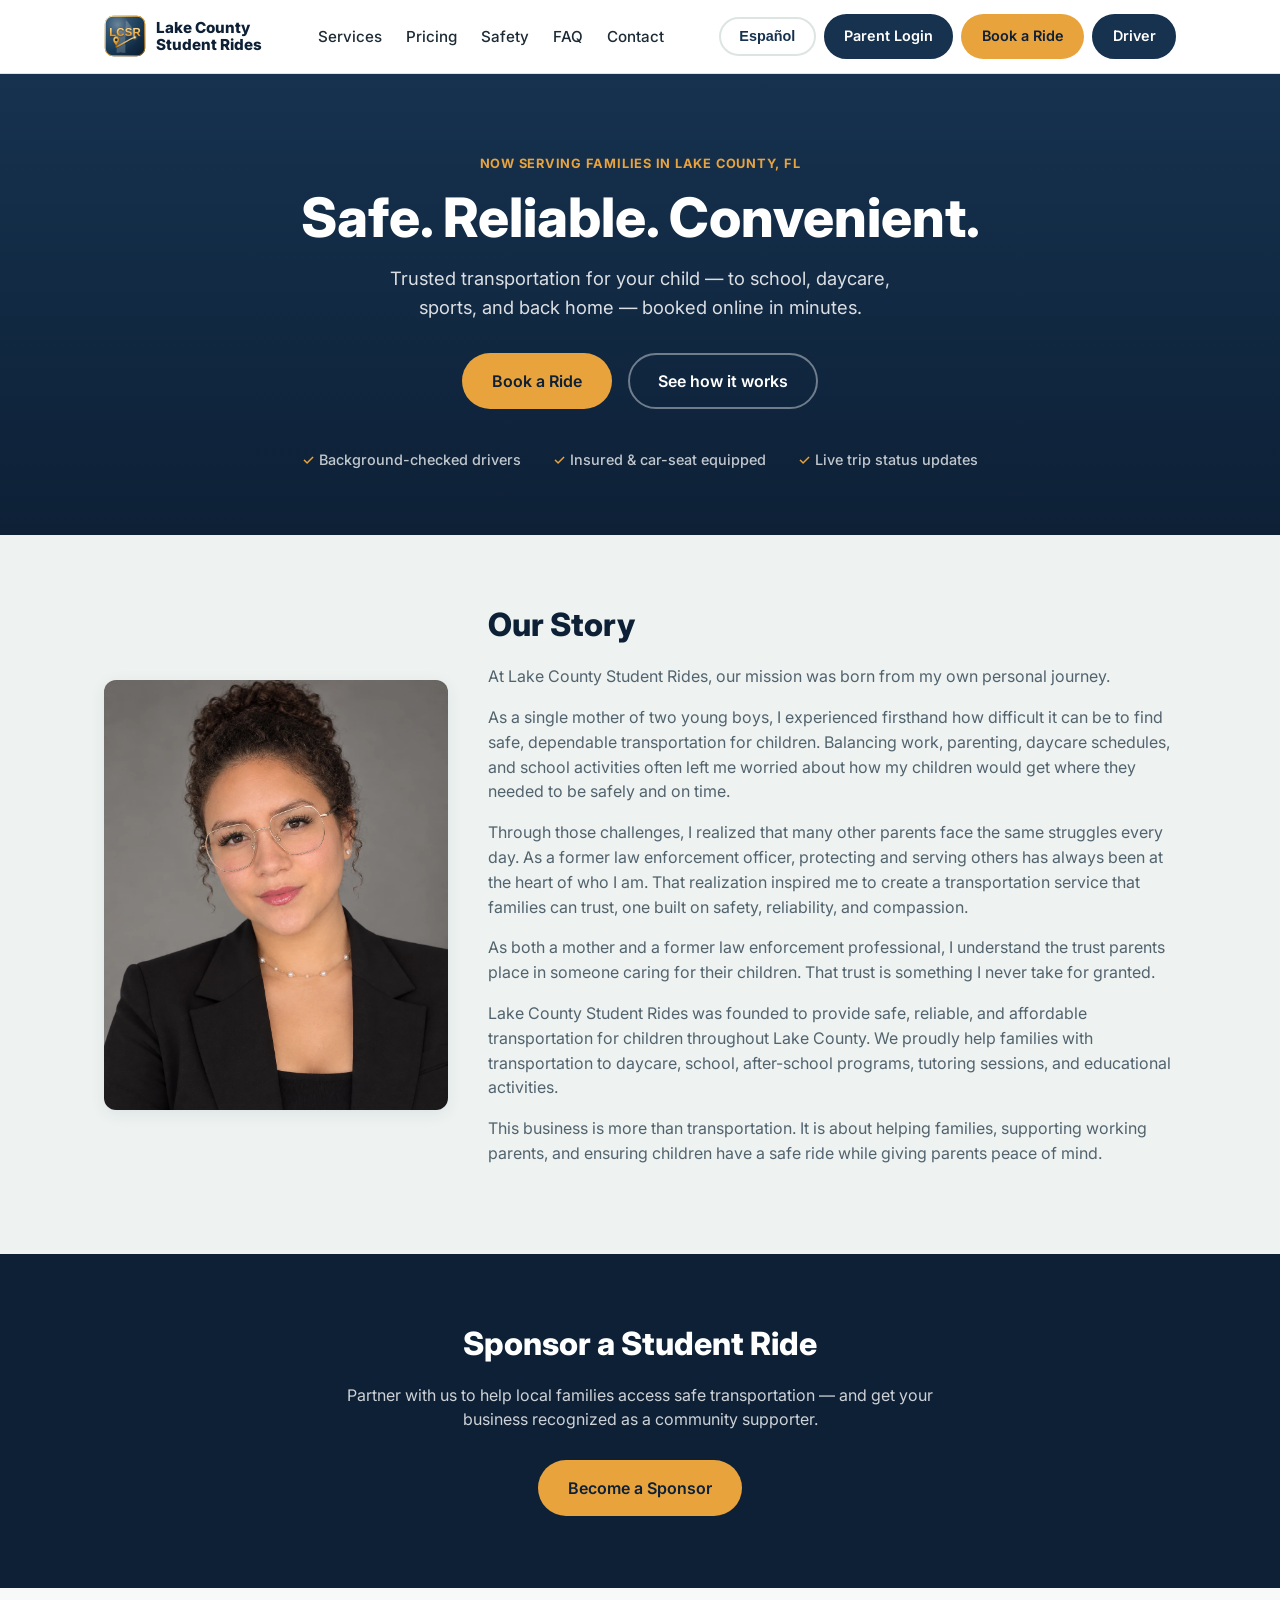
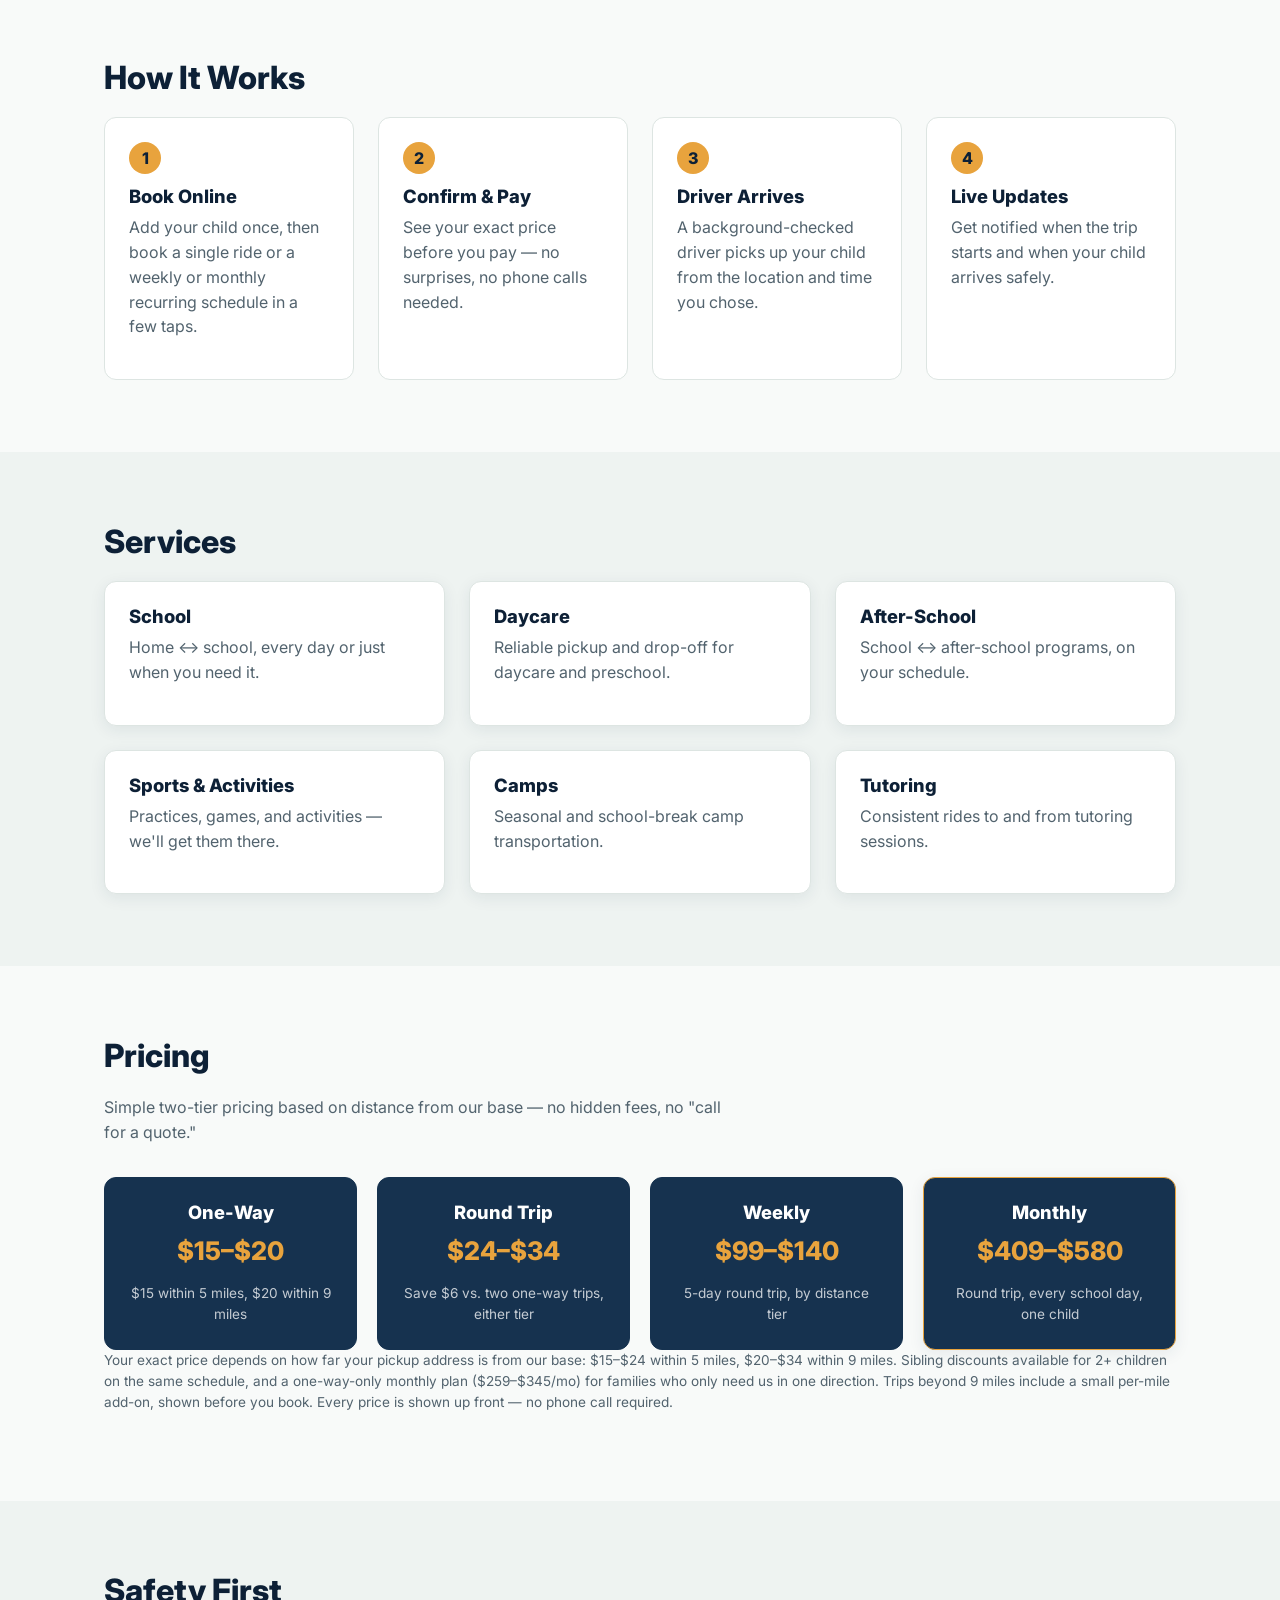
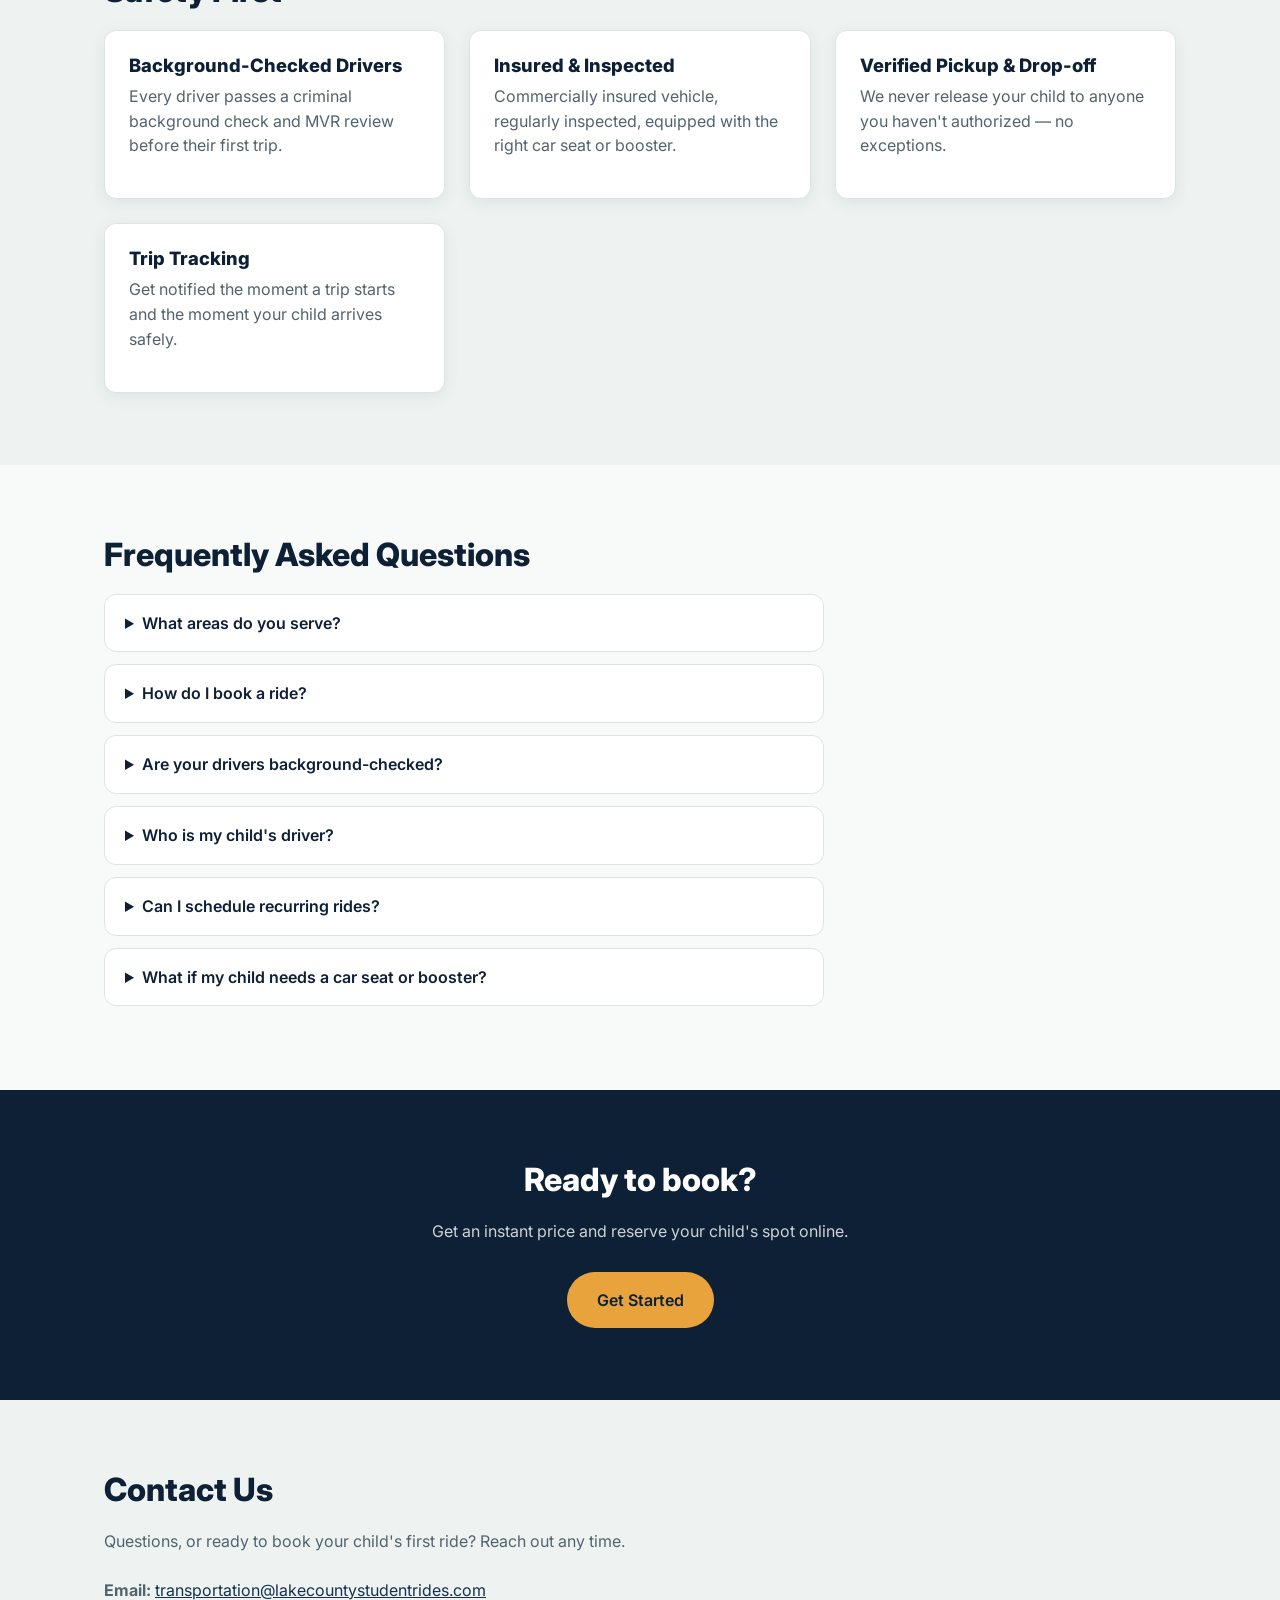
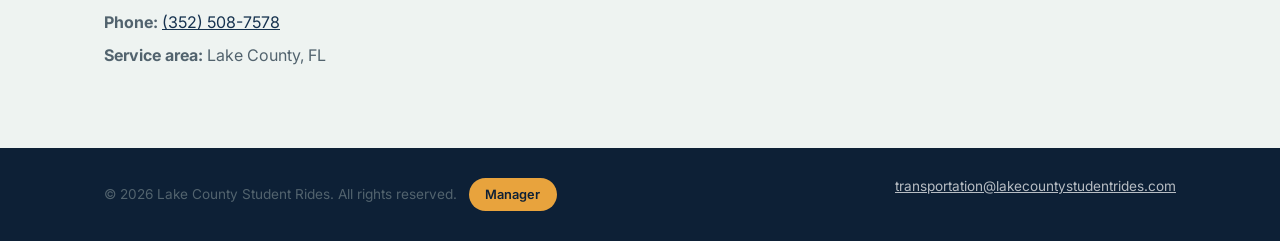
==== commit 195e97f3: "Remove Our Story from top nav Section stays on the page, just not linked from the header.  Co-Author" ====
--- a/index.html
+++ b/index.html
@@ -20,7 +20,6 @@
         <span class="brand-name">Lake County<br>Student Rides</span>
       </a>
       <nav class="main-nav" aria-label="Primary">
-        <a href="#our-story" data-i18n-es="Nuestra Historia">Our Story</a>
         <a href="#services" data-i18n-es="Servicios">Services</a>
         <a href="#pricing" data-i18n-es="Precios">Pricing</a>
         <a href="#safety" data-i18n-es="Seguridad">Safety</a>
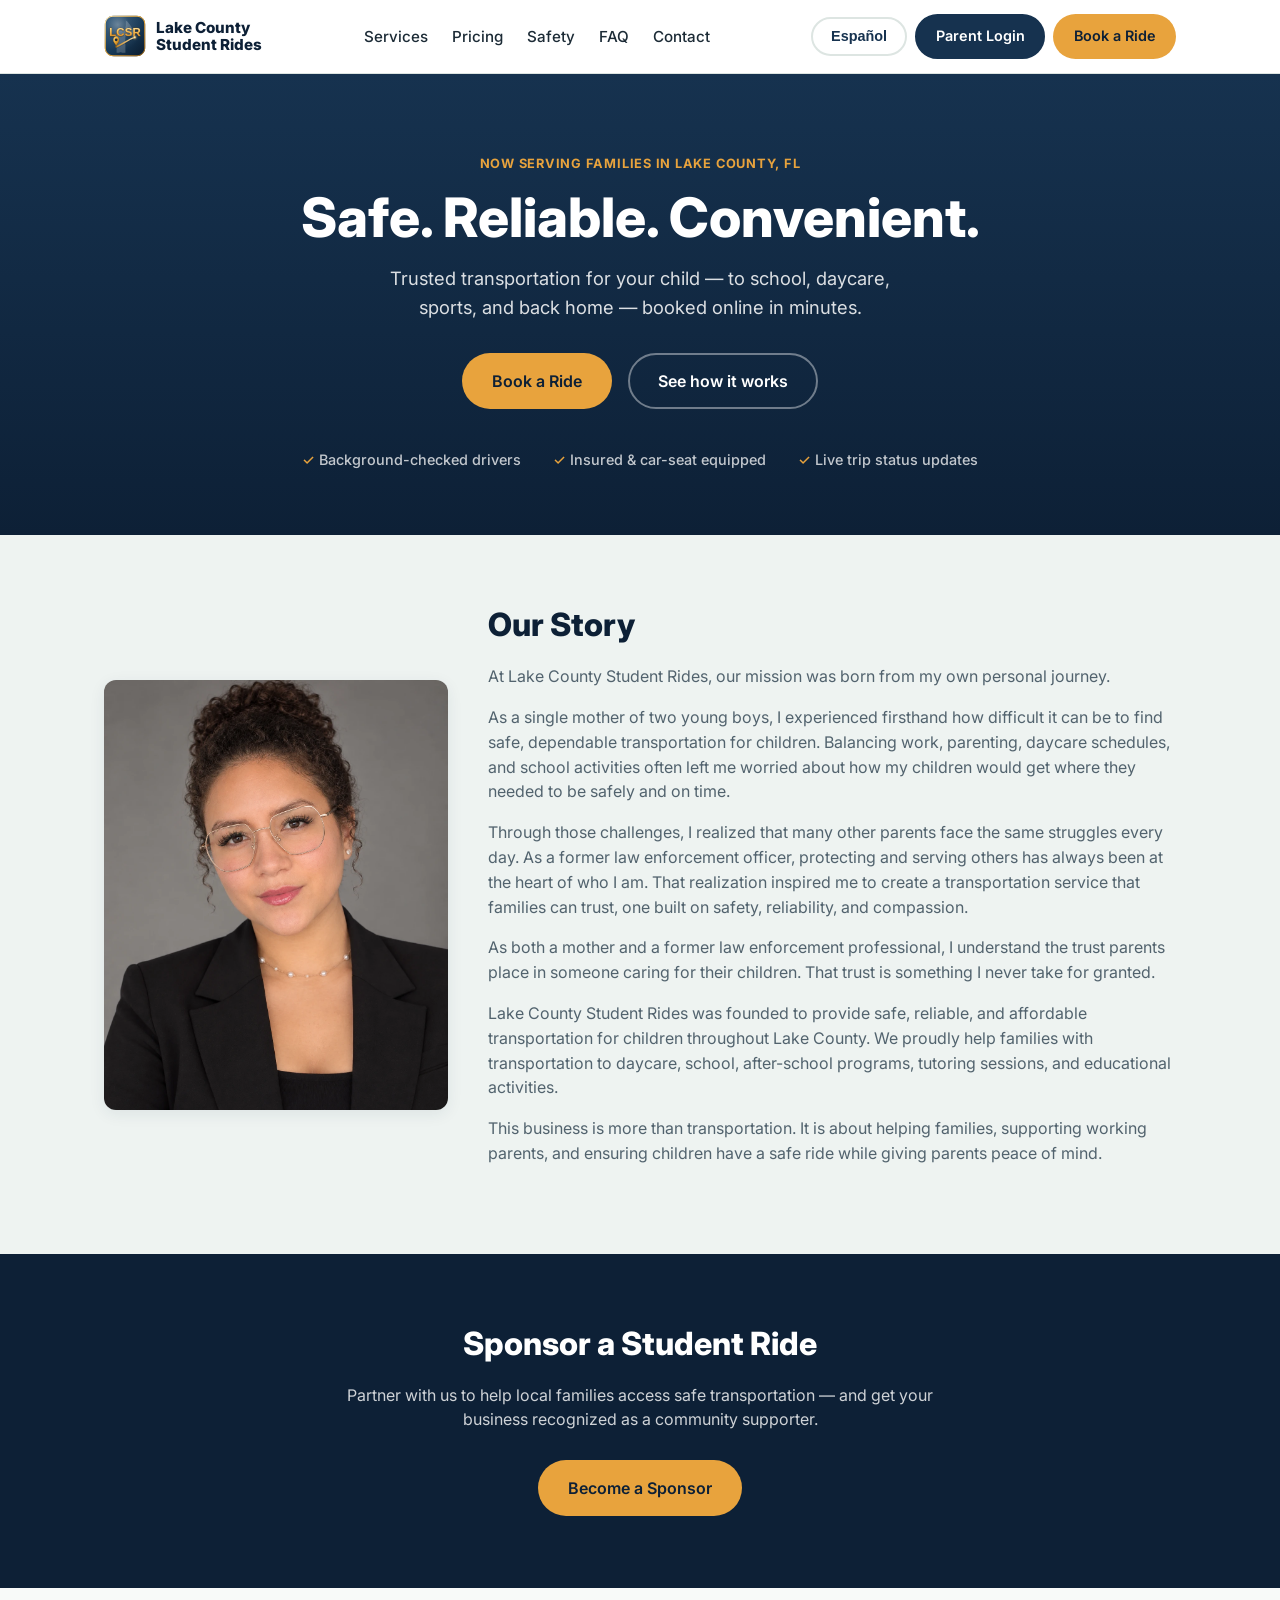
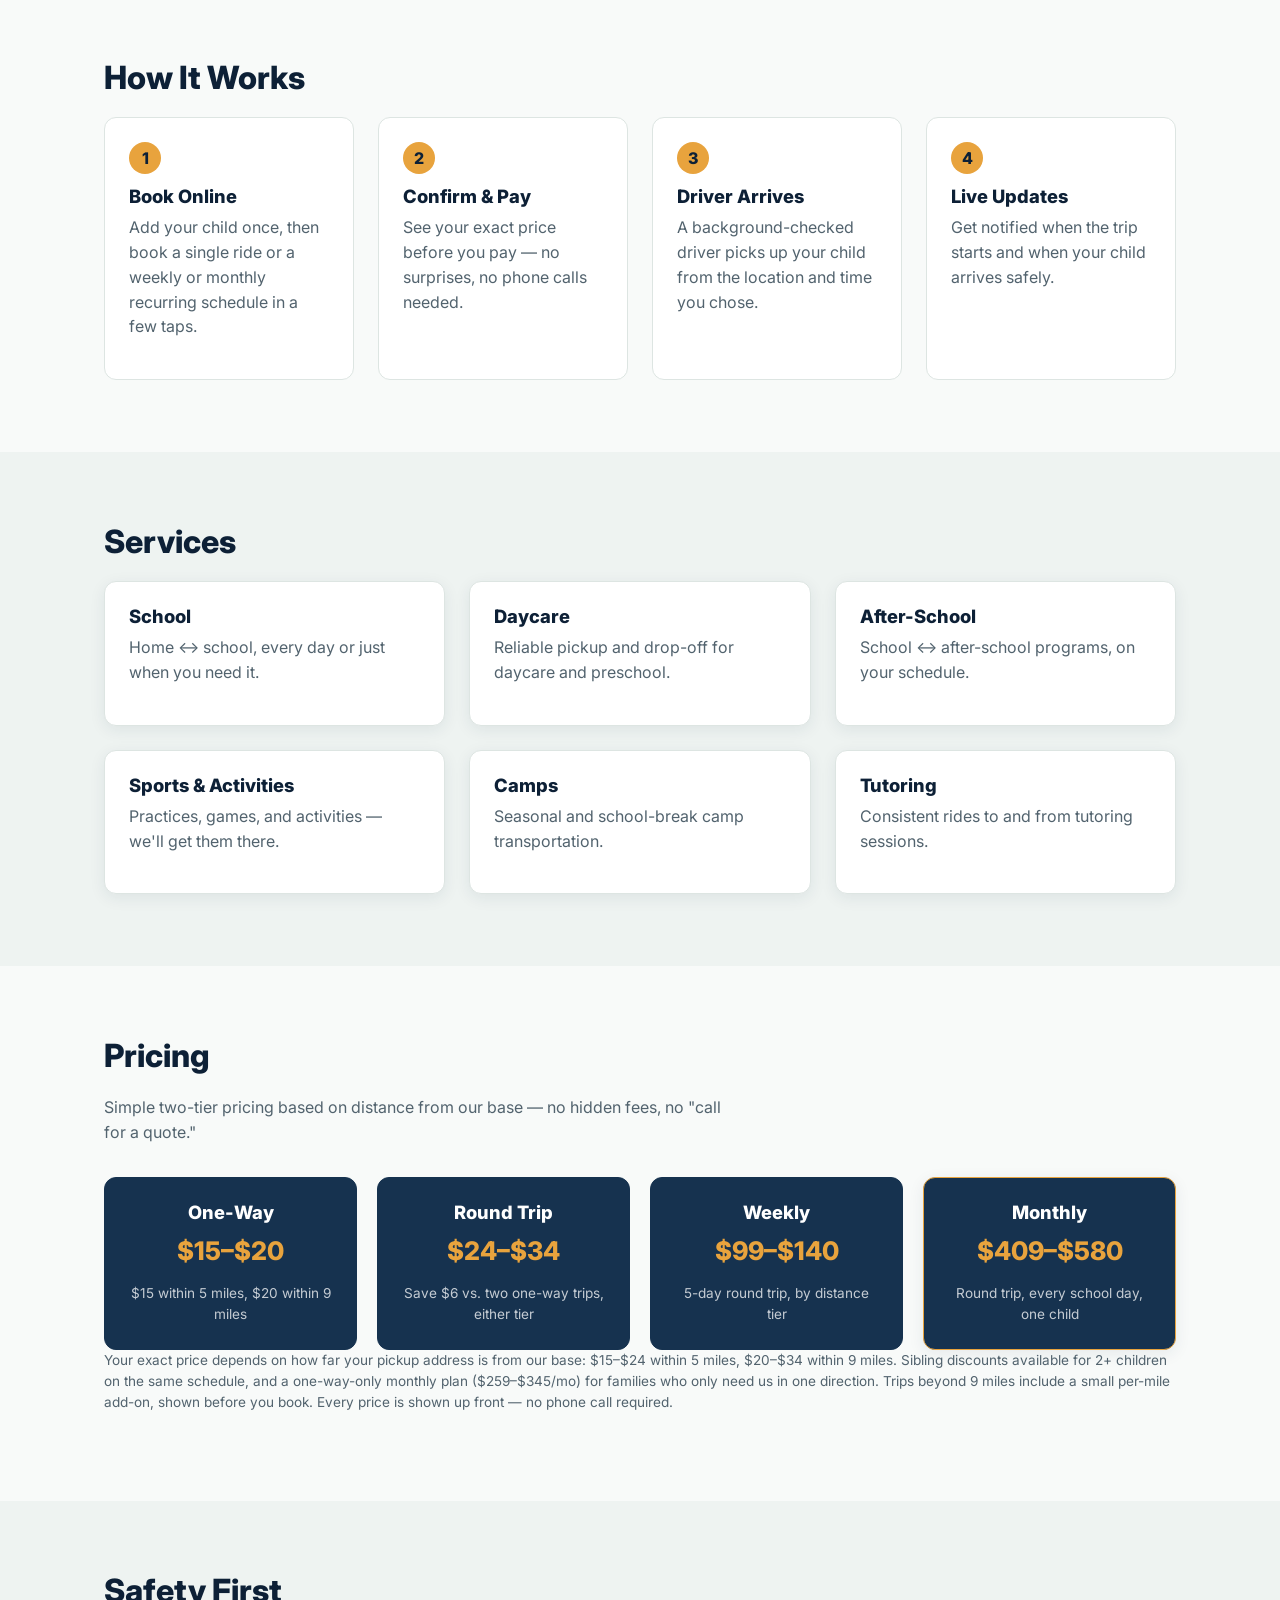
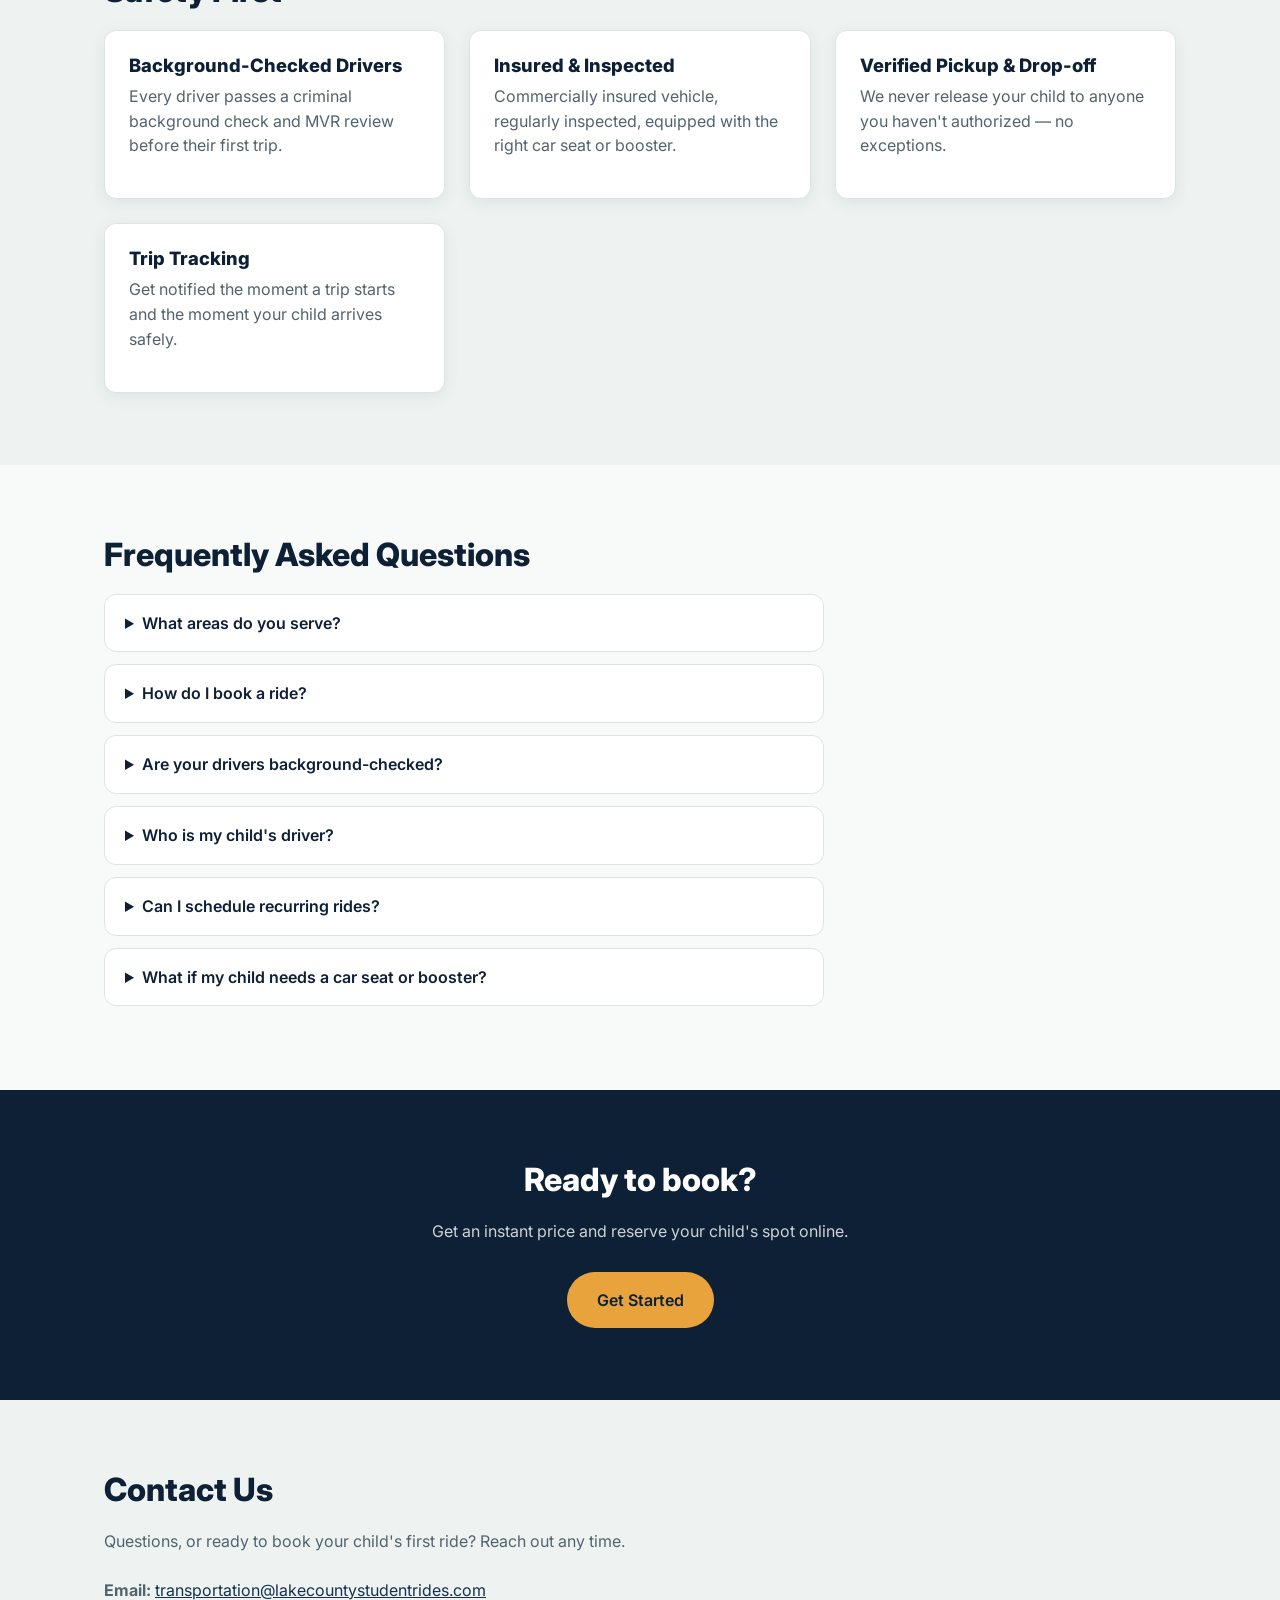
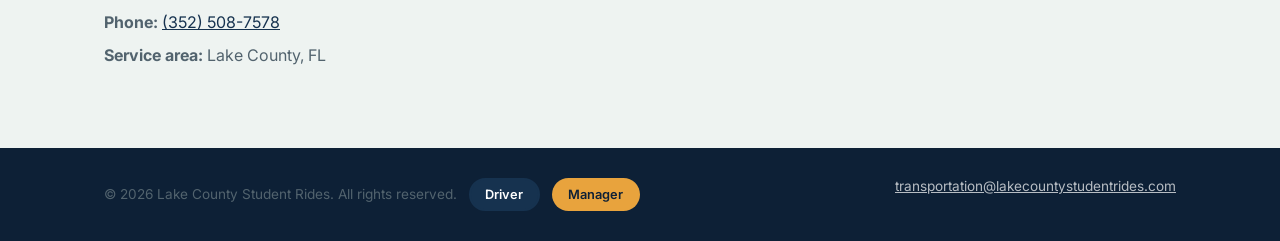
==== commit e1b79ab8: "Move Driver button to footer next to Manager button Keeps the header's customer-facing actions focus" ====
--- a/index.html
+++ b/index.html
@@ -30,7 +30,6 @@
         <button type="button" class="btn btn-ghost" data-lang-toggle>Español</button>
         <a class="btn btn-navy-white" href="/parent-portal.html" data-i18n-es="Acceso de Padres">Parent Login</a>
         <a class="btn btn-primary" href="/book.html" data-i18n-es="Reservar un Viaje">Book a Ride</a>
-        <a class="btn btn-navy" href="/driver.html" data-i18n-es="Conductor">Driver</a>
       </div>
     </div>
   </header>
@@ -237,6 +236,7 @@
     <div class="wrap footer-inner">
       <div style="display:flex; align-items:center; gap:0.75rem; flex-wrap:wrap;">
         <p style="margin:0;">&copy; <span id="year"></span> Lake County Student Rides. <span data-i18n-es="Todos los derechos reservados.">All rights reserved.</span></p>
+        <a class="btn btn-navy" href="/driver.html" style="padding:0.3rem 0.9rem; font-size:0.8rem;" data-i18n-es="Conductor">Driver</a>
         <a class="btn btn-primary" href="/manage-drivers.html" style="padding:0.3rem 0.9rem; font-size:0.8rem;" data-i18n-es="Gerente">Manager</a>
       </div>
       <p class="footer-links"><a href="mailto:transportation@lakecountystudentrides.com">transportation@lakecountystudentrides.com</a></p>
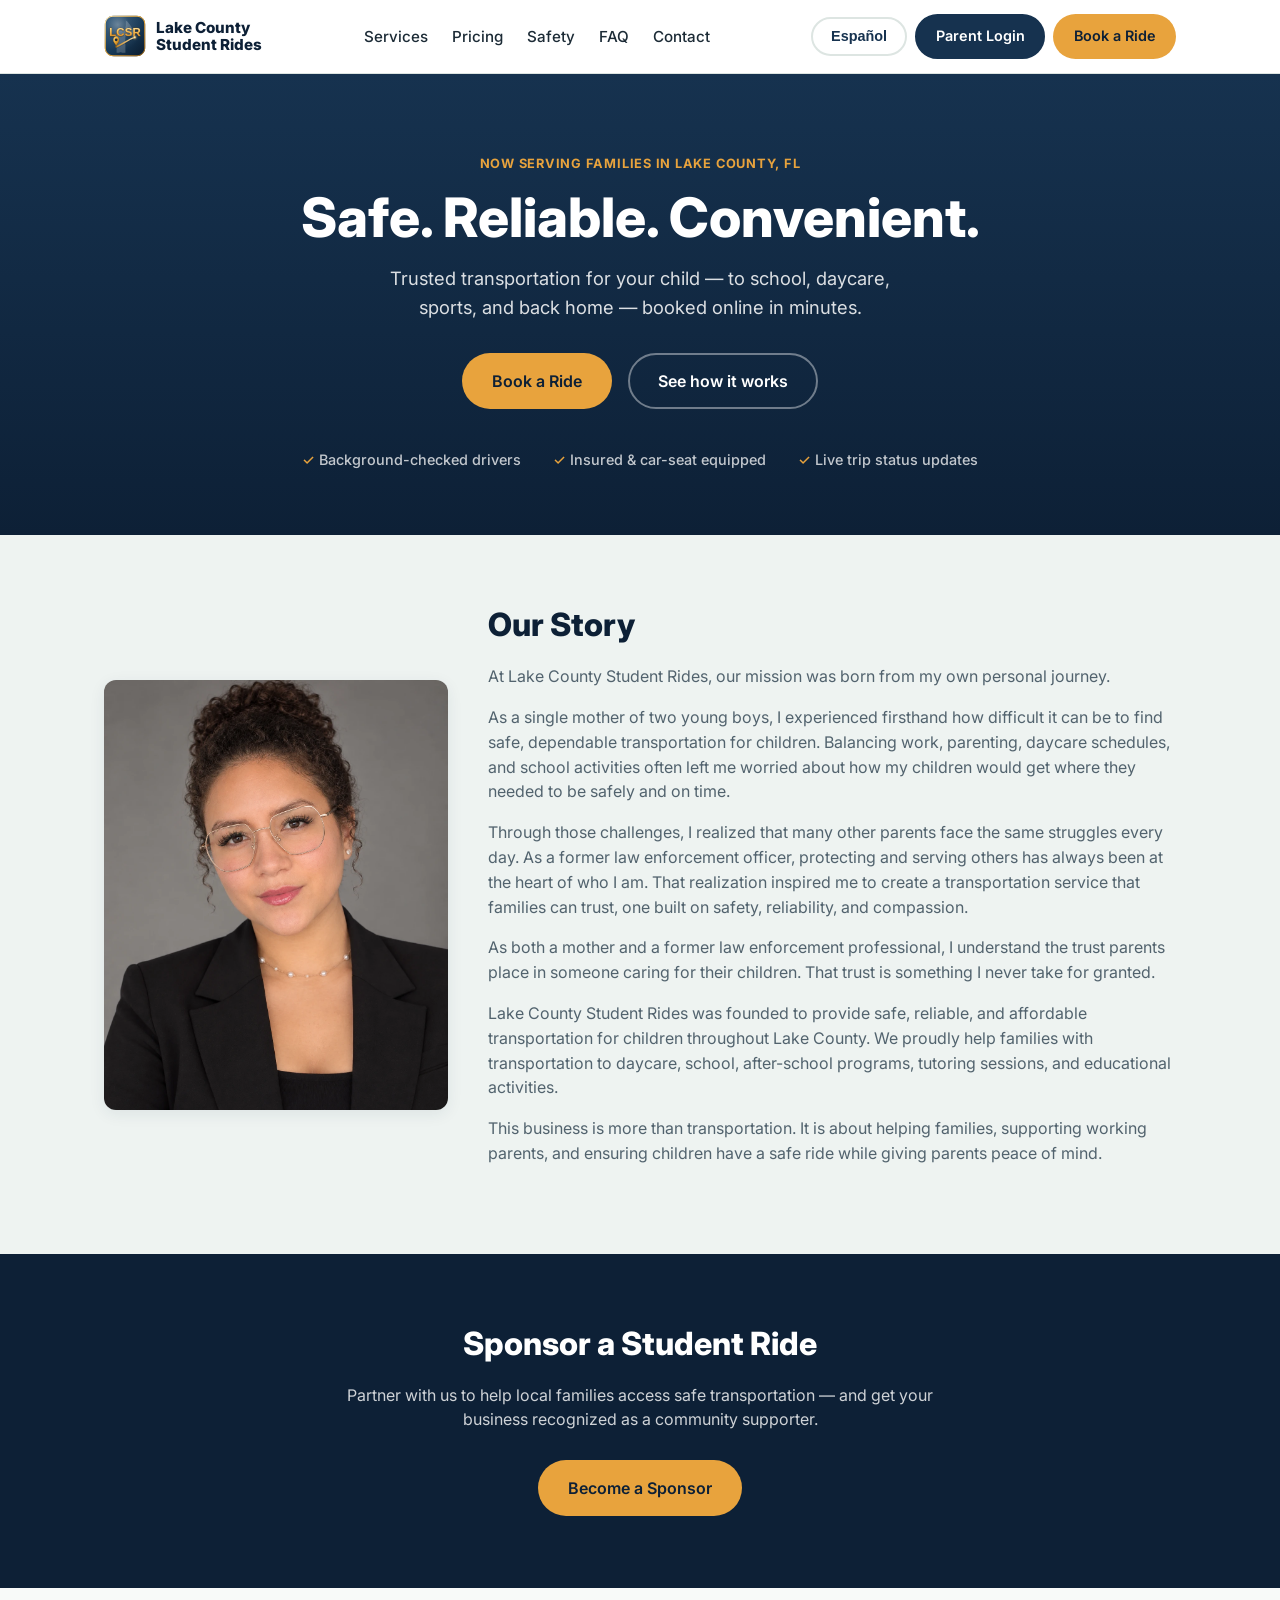
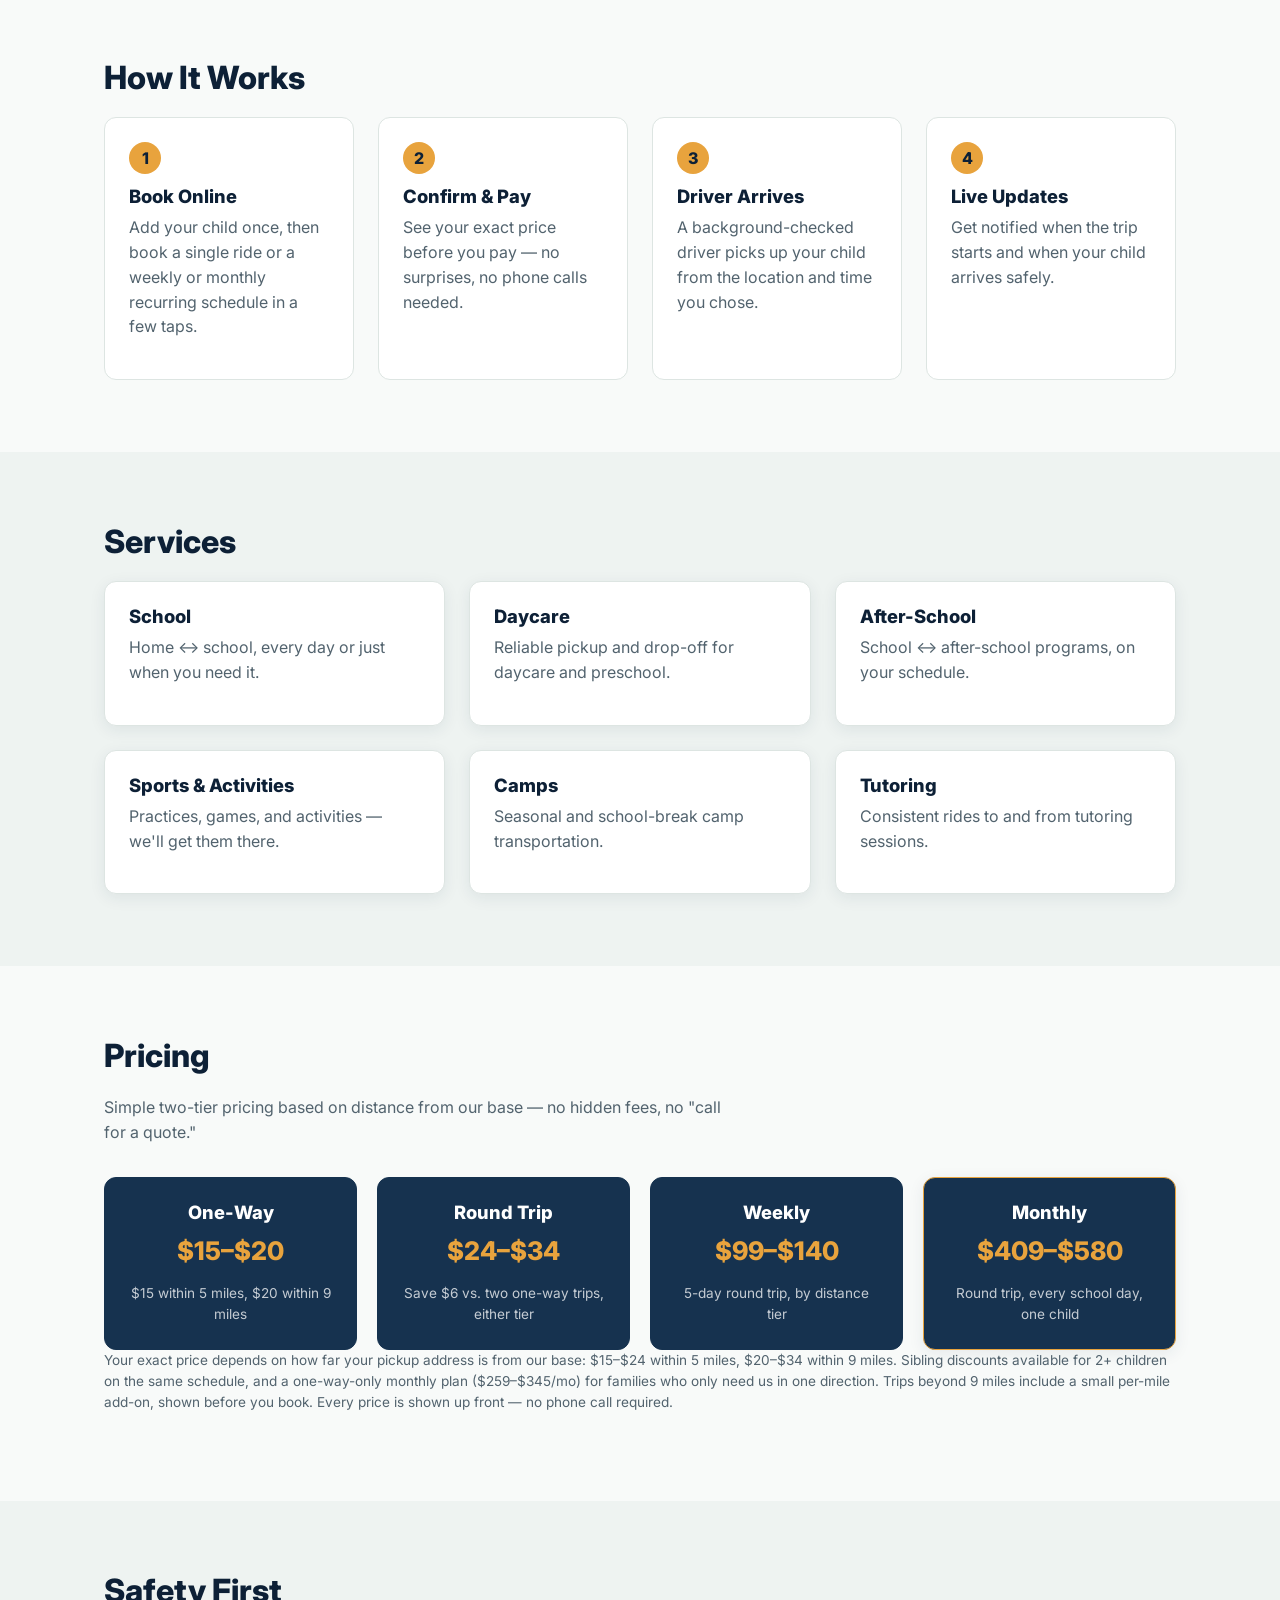
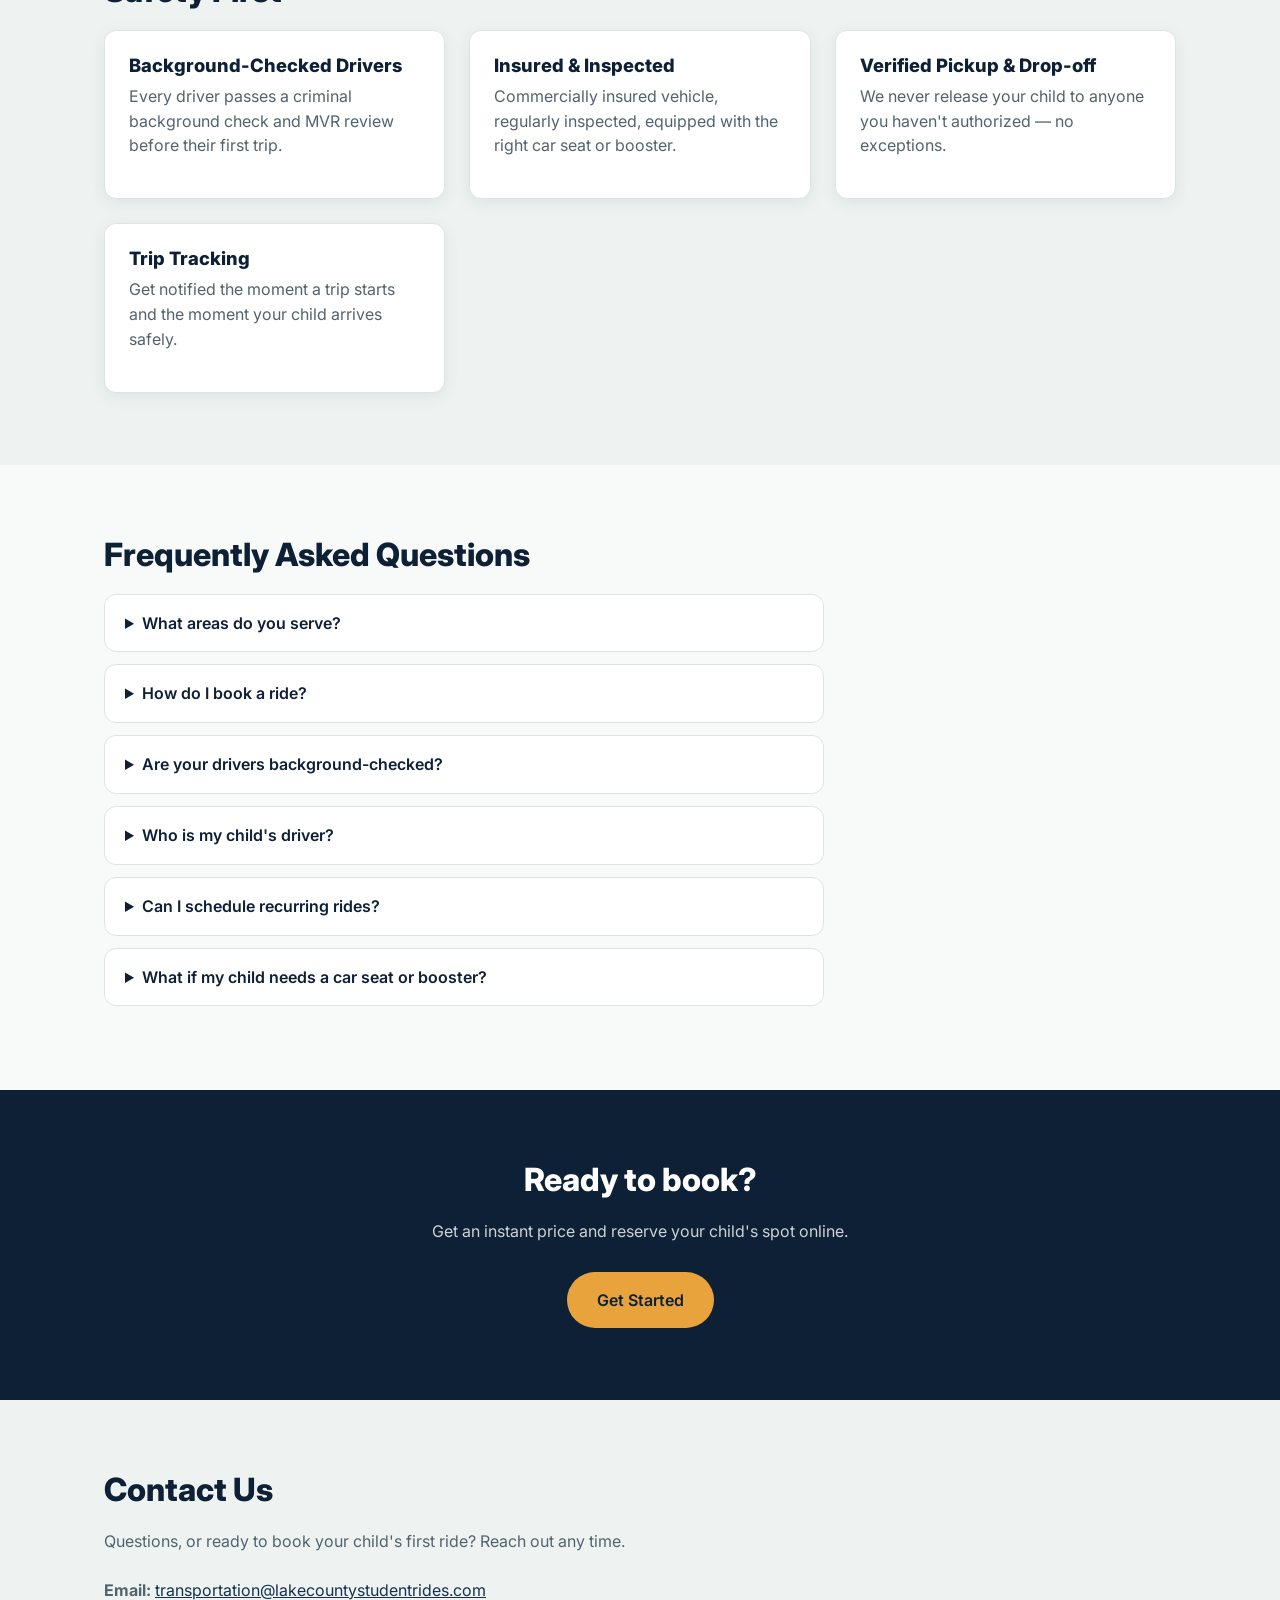
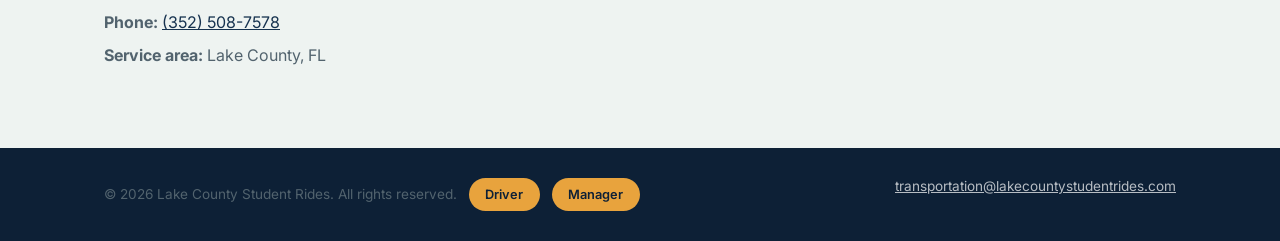
==== commit 7da58e53: "Change Driver button to gold background with navy text Switches the Driver button from btn-navy to b" ====
--- a/index.html
+++ b/index.html
@@ -236,7 +236,7 @@
     <div class="wrap footer-inner">
       <div style="display:flex; align-items:center; gap:0.75rem; flex-wrap:wrap;">
         <p style="margin:0;">&copy; <span id="year"></span> Lake County Student Rides. <span data-i18n-es="Todos los derechos reservados.">All rights reserved.</span></p>
-        <a class="btn btn-navy" href="/driver.html" style="padding:0.3rem 0.9rem; font-size:0.8rem;" data-i18n-es="Conductor">Driver</a>
+        <a class="btn btn-primary" href="/driver.html" style="padding:0.3rem 0.9rem; font-size:0.8rem;" data-i18n-es="Conductor">Driver</a>
         <a class="btn btn-primary" href="/manage-drivers.html" style="padding:0.3rem 0.9rem; font-size:0.8rem;" data-i18n-es="Gerente">Manager</a>
       </div>
       <p class="footer-links"><a href="mailto:transportation@lakecountystudentrides.com">transportation@lakecountystudentrides.com</a></p>
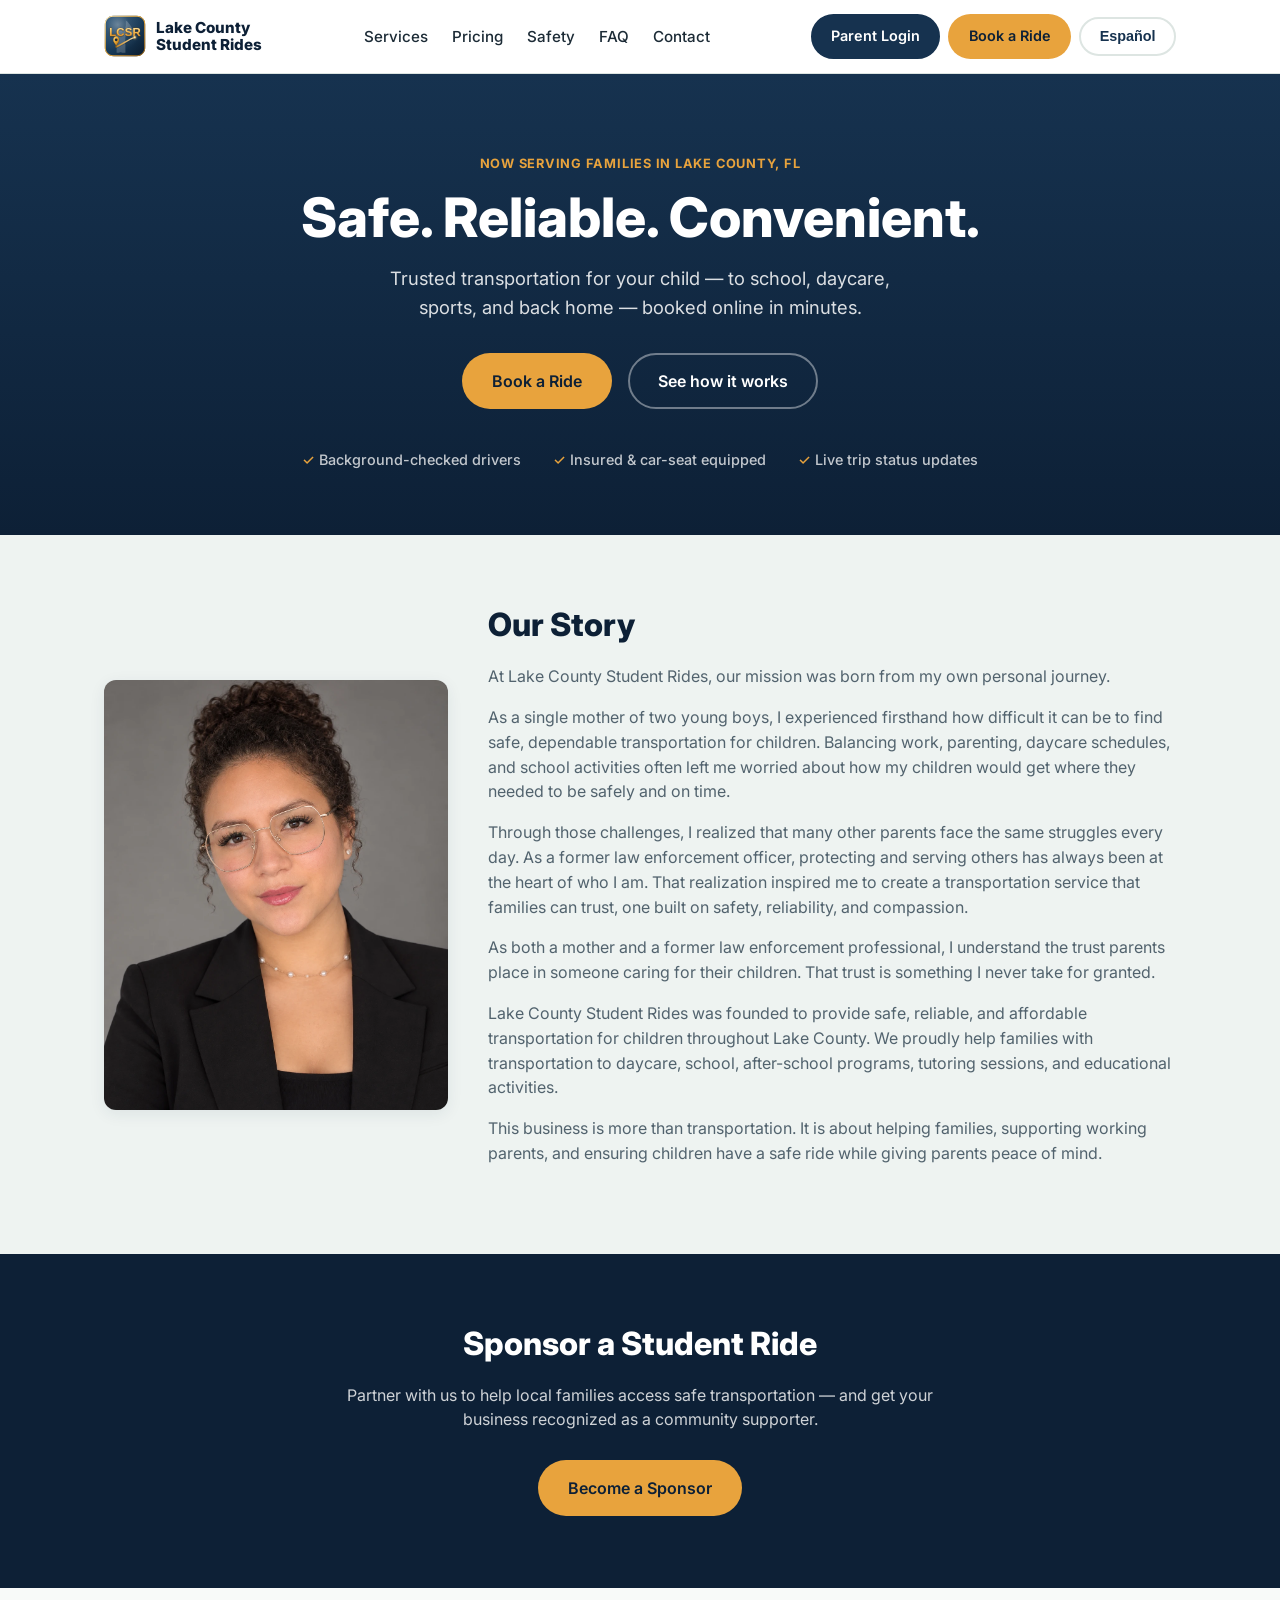
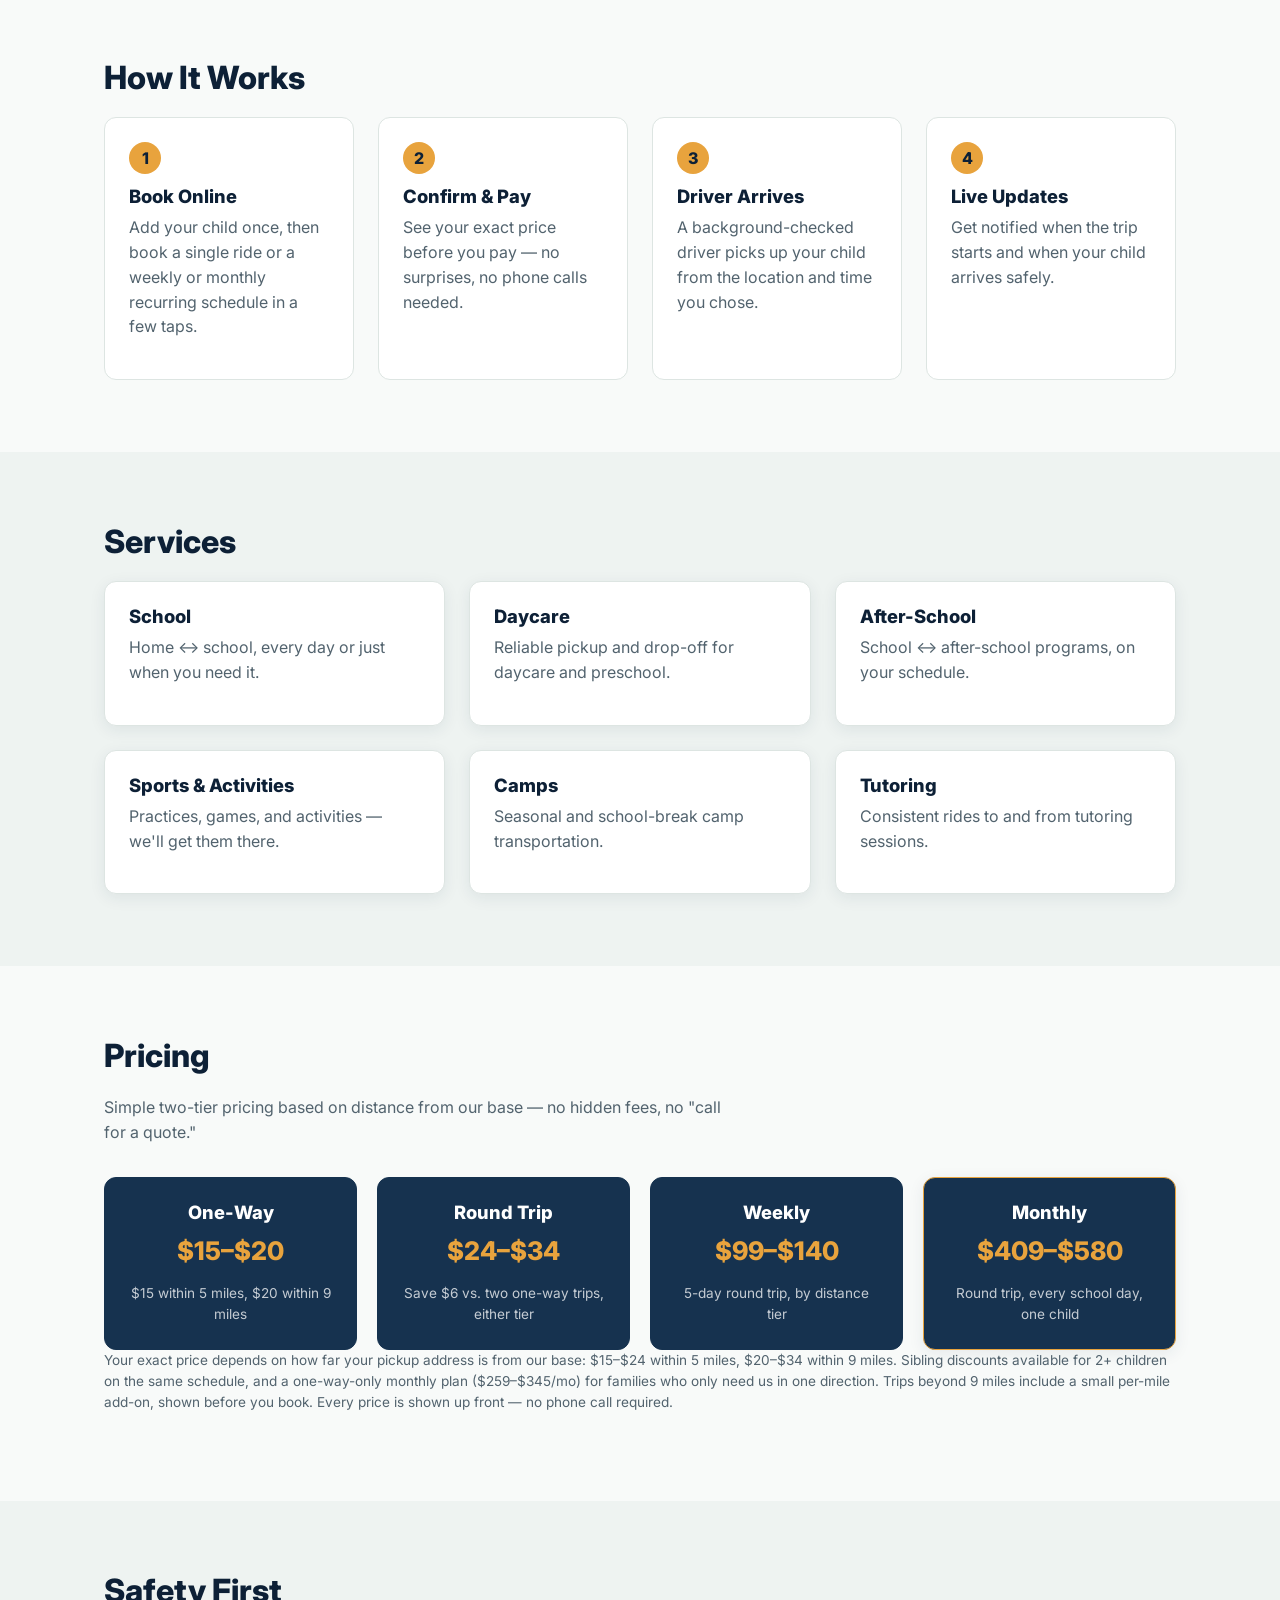
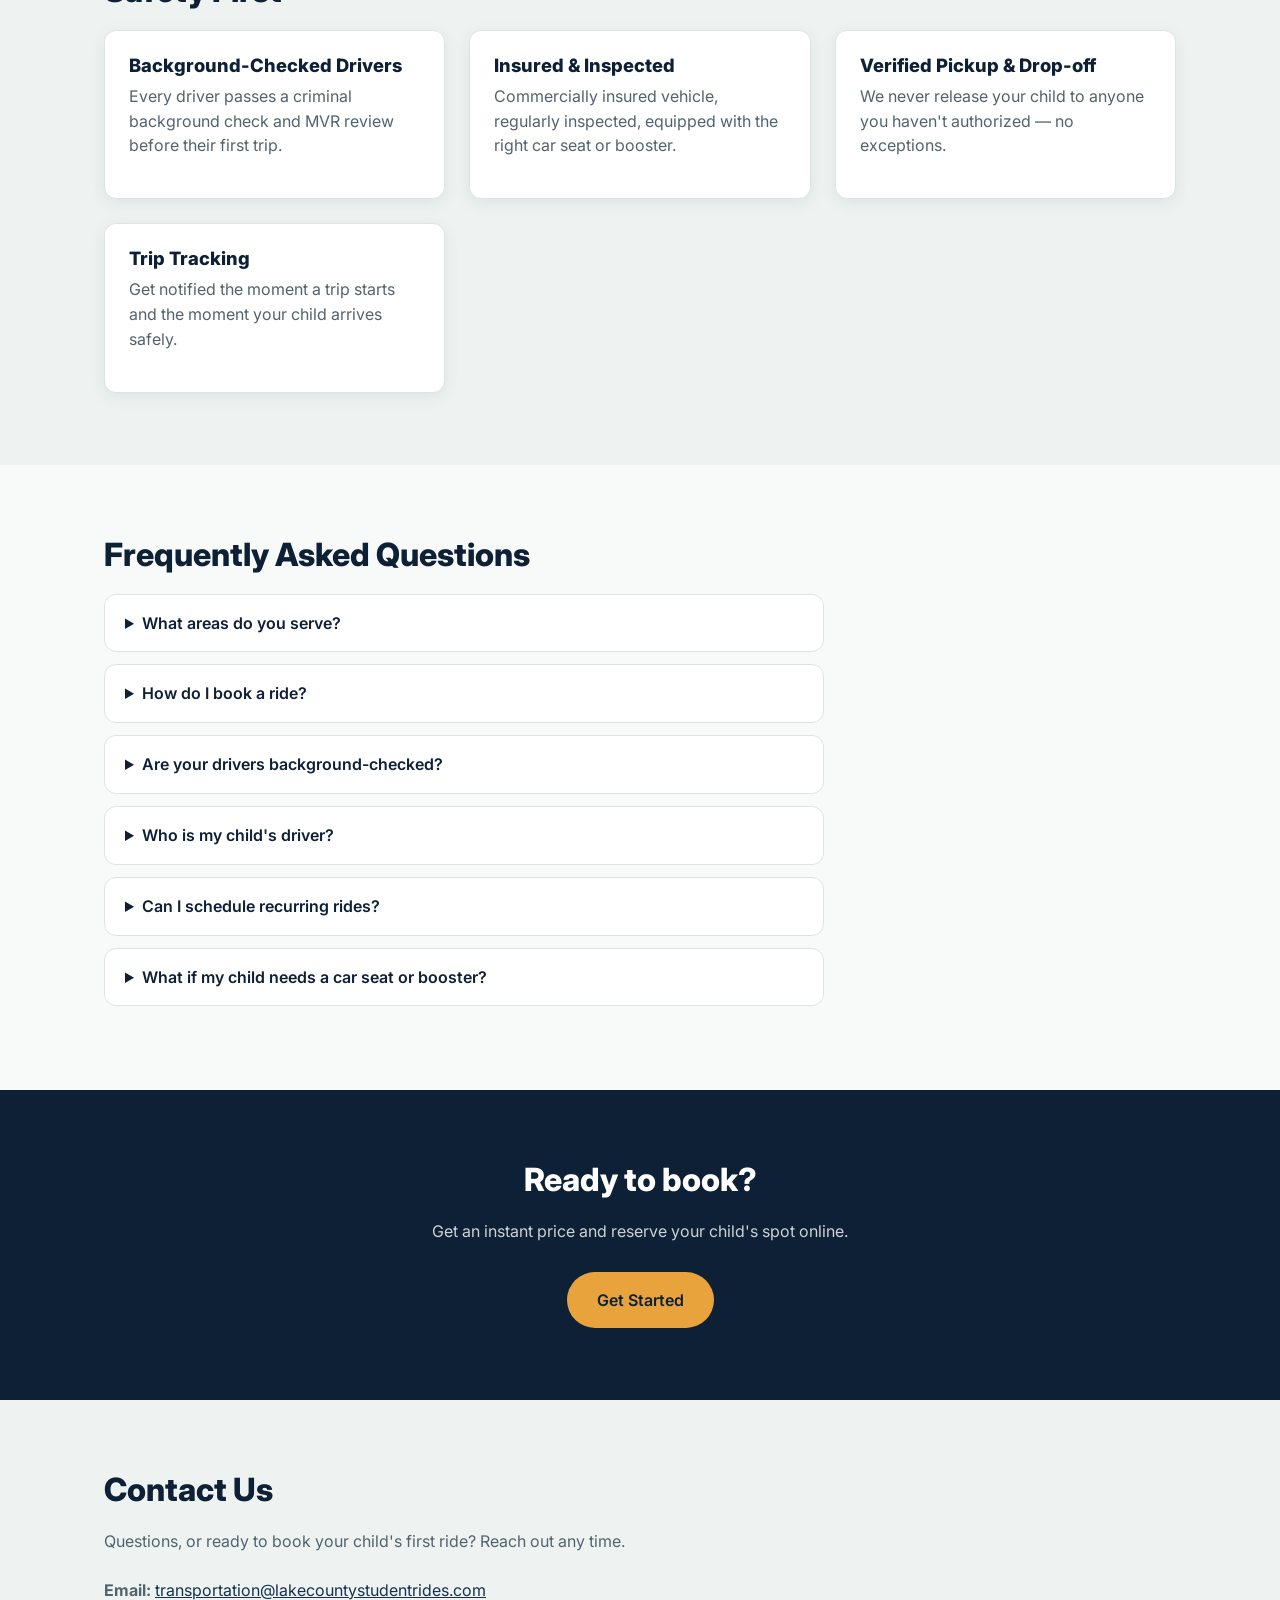
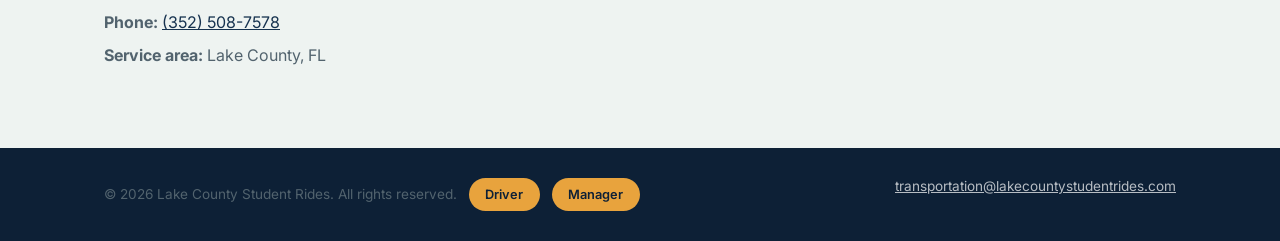
==== commit b2dcca0d: "Move Español toggle to the right, after Book a Ride Co-Authored-By: Claude Sonnet 5 <noreply@anthrop" ====
--- a/index.html
+++ b/index.html
@@ -27,9 +27,9 @@
         <a href="#contact" data-i18n-es="Contacto">Contact</a>
       </nav>
       <div class="header-actions">
-        <button type="button" class="btn btn-ghost" data-lang-toggle>Español</button>
         <a class="btn btn-navy-white" href="/parent-portal.html" data-i18n-es="Acceso de Padres">Parent Login</a>
         <a class="btn btn-primary" href="/book.html" data-i18n-es="Reservar un Viaje">Book a Ride</a>
+        <button type="button" class="btn btn-ghost" data-lang-toggle>Español</button>
       </div>
     </div>
   </header>
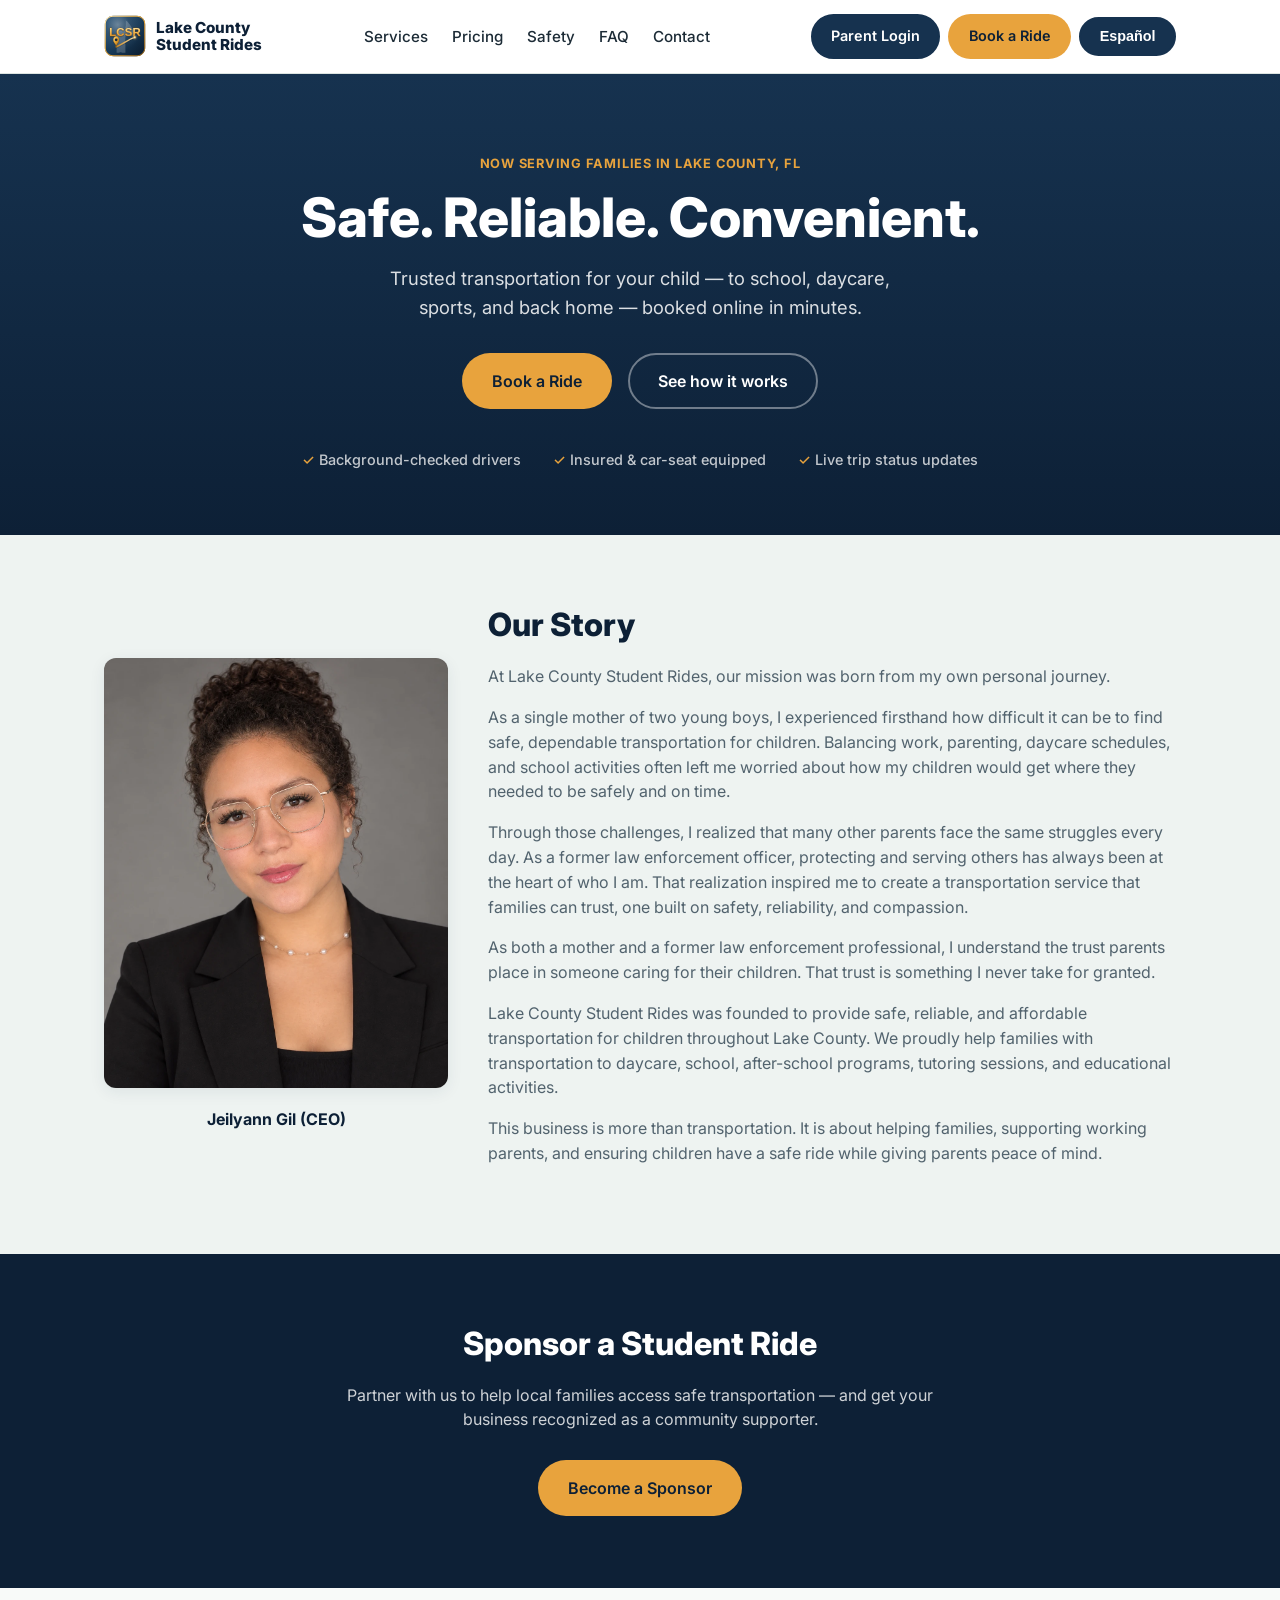
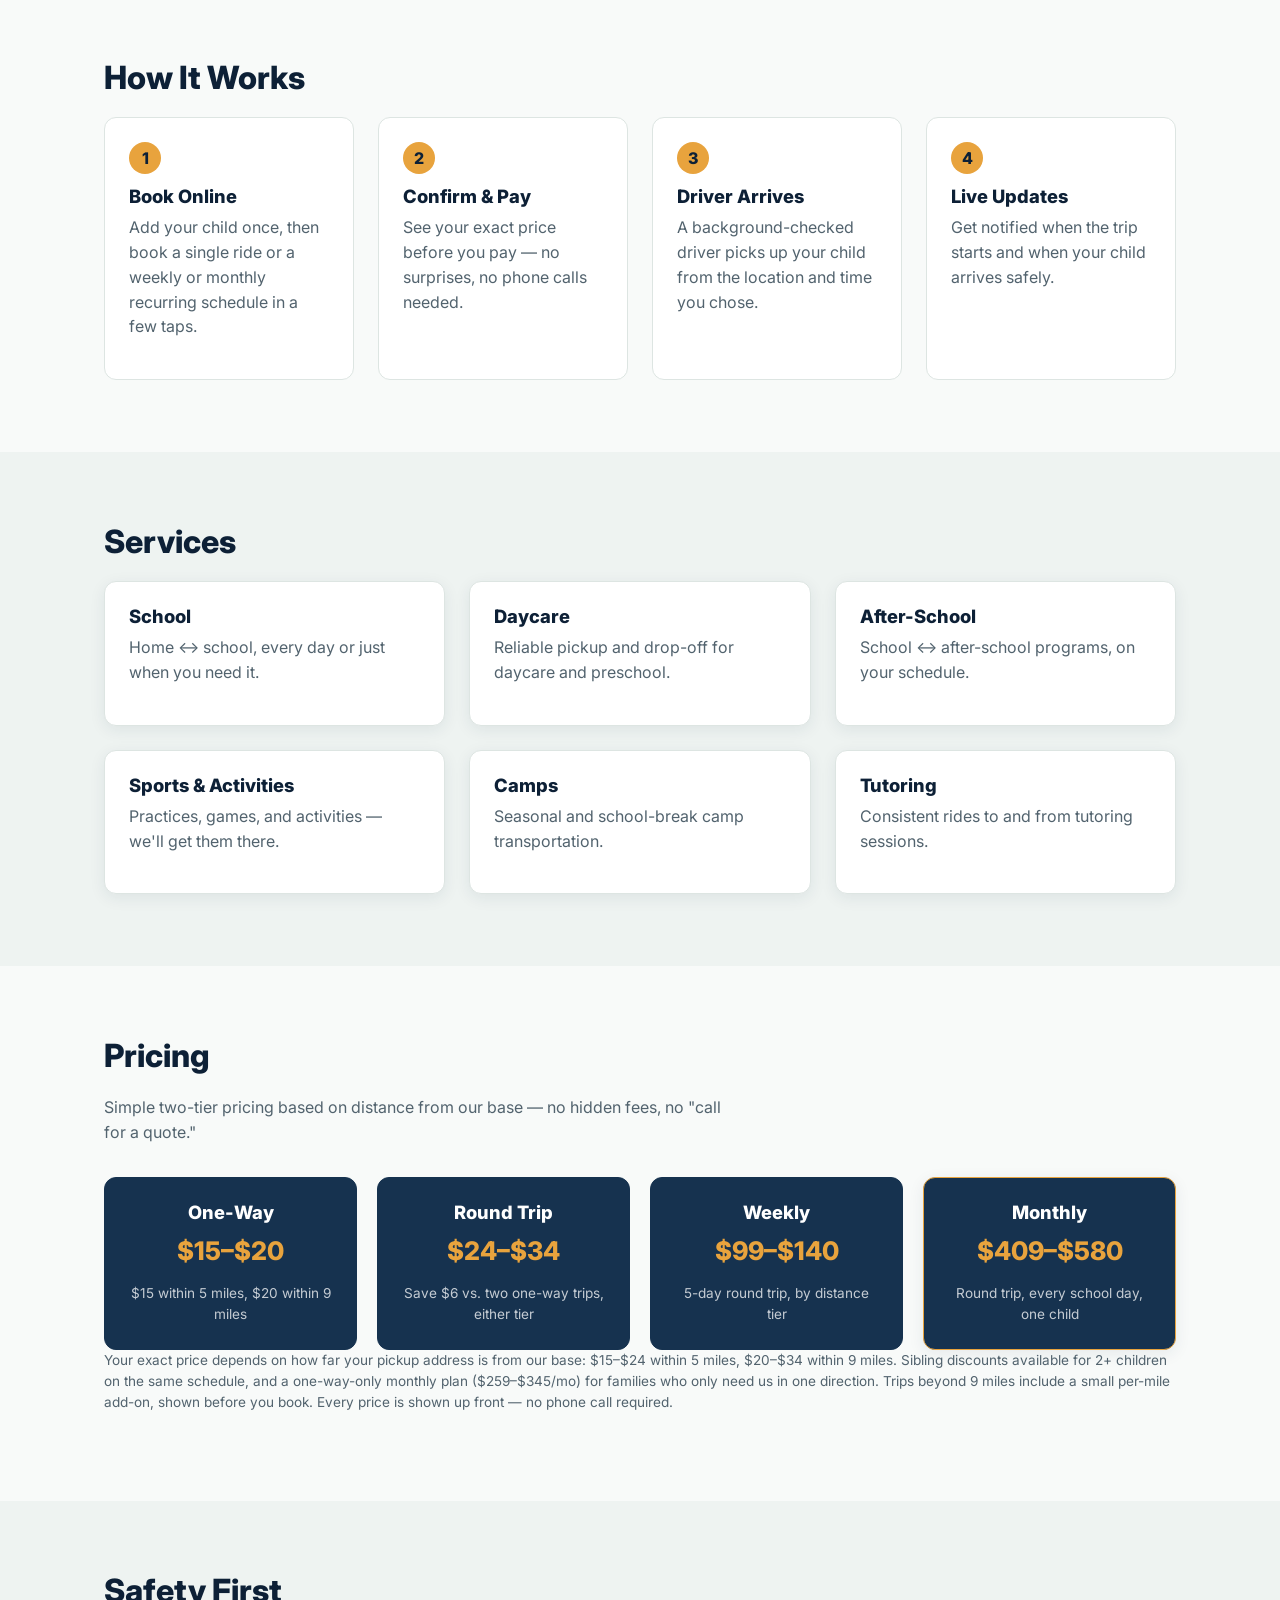
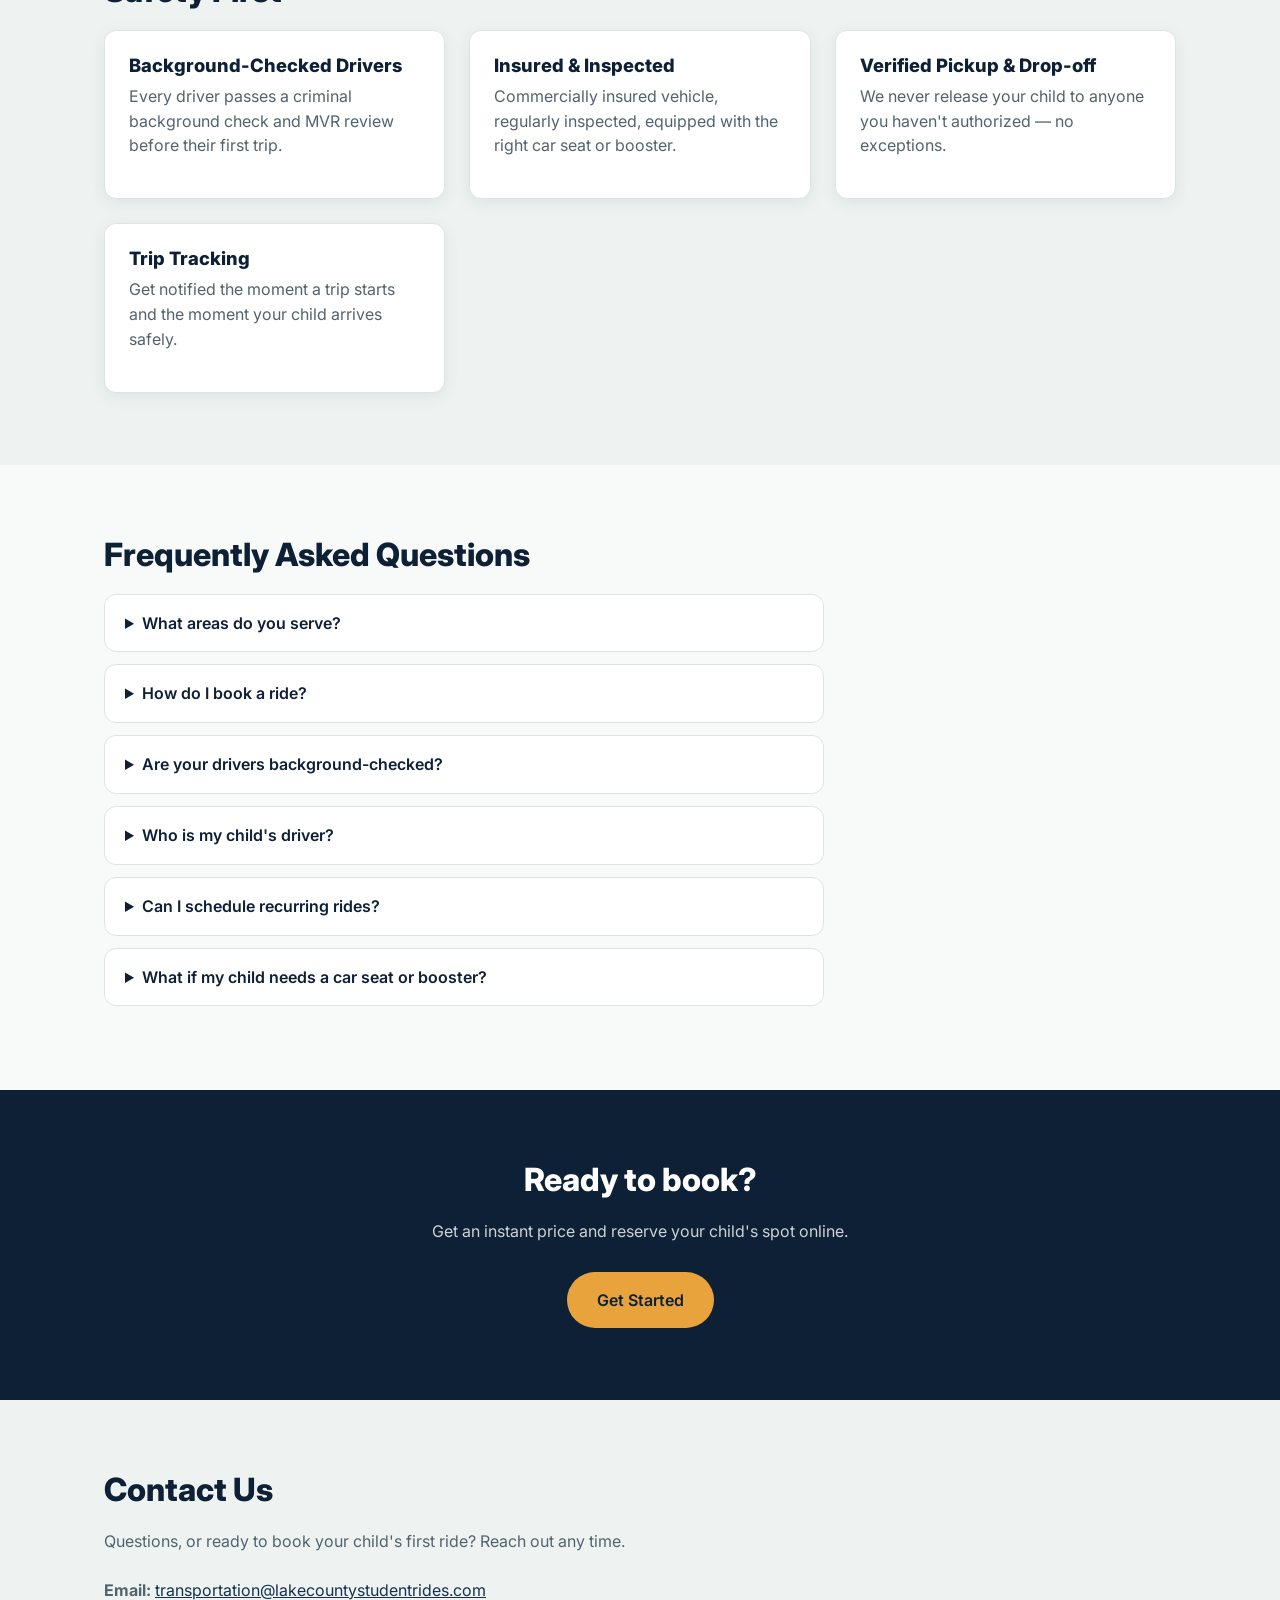
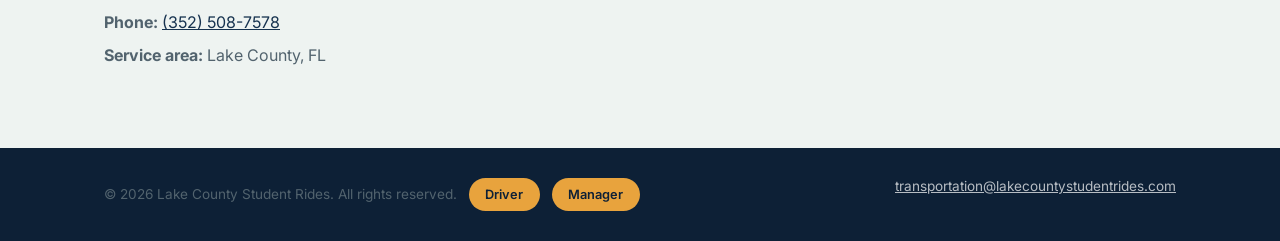
==== commit 2fc2f9f9: "Add name caption under the Our Story founder photo Co-Authored-By: Claude Sonnet 5 <noreply@anthropi" ====
--- a/index.html
+++ b/index.html
@@ -58,7 +58,10 @@
     <section id="our-story" class="section section-alt">
       <div class="wrap">
         <div class="story-layout">
-          <img class="story-photo" src="/assets/images/owner-photo.webp" alt="Founder of Lake County Student Rides" />
+          <div>
+            <img class="story-photo" src="/assets/images/owner-photo.webp" alt="Founder of Lake County Student Rides" />
+            <p style="text-align:center; font-weight:700; color:var(--navy-dark); margin:0.75rem 0 0;">Jeilyann Gil (CEO)</p>
+          </div>
           <div>
             <h2 data-i18n-es="Nuestra Historia">Our Story</h2>
             <p class="section-lede" data-i18n-es="En Lake County Student Rides, nuestra misión nació de mi propia experiencia personal.">At Lake County Student Rides, our mission was born from my own personal journey.</p>
--- a/assets/styles.css
+++ b/assets/styles.css
@@ -128,6 +128,12 @@
   border-color: var(--navy);
 }
 .btn-navy-white:hover { background: var(--navy-dark); border-color: var(--navy-dark); }
+[data-lang-toggle] {
+  background: var(--navy);
+  color: #fff;
+  border-color: var(--navy);
+}
+[data-lang-toggle]:hover { background: var(--navy-dark); border-color: var(--navy-dark); }
 .btn-lg { padding: 0.85rem 1.75rem; font-size: 1rem; }
 
 /* Hero */
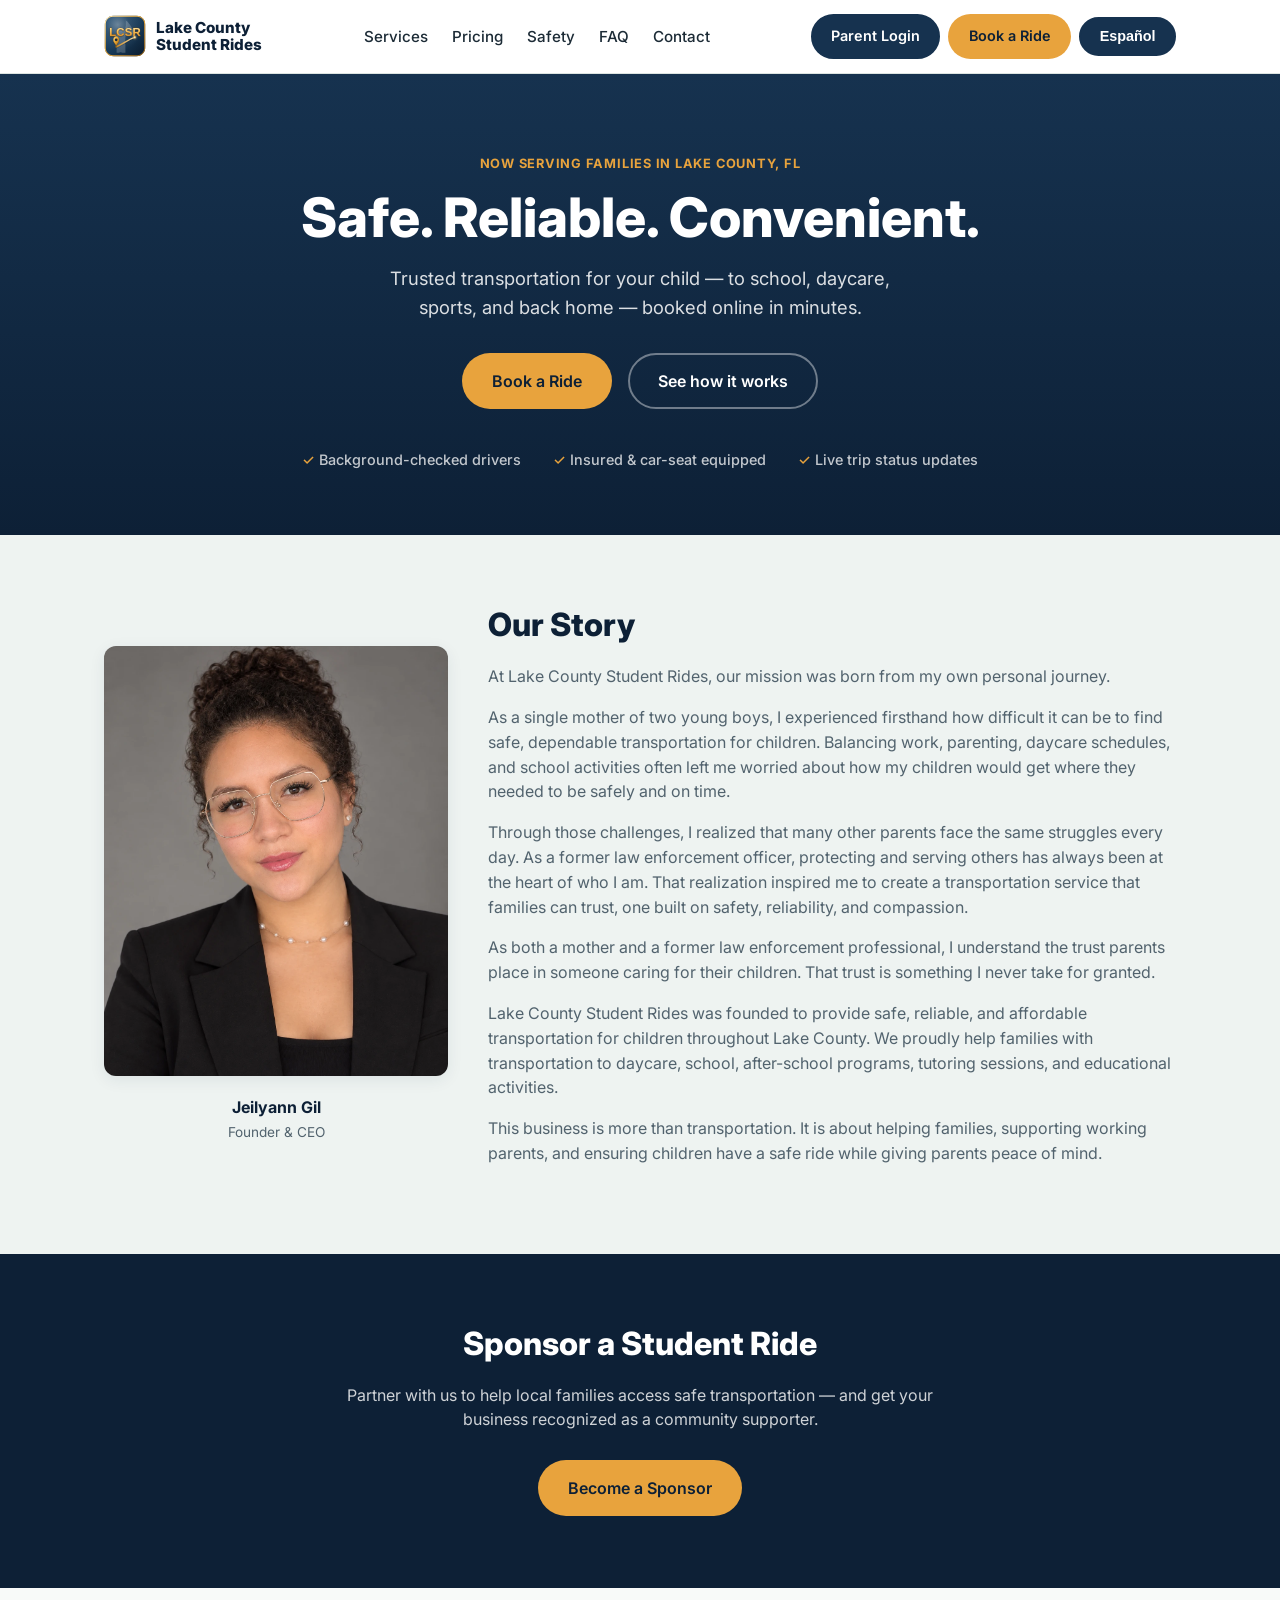
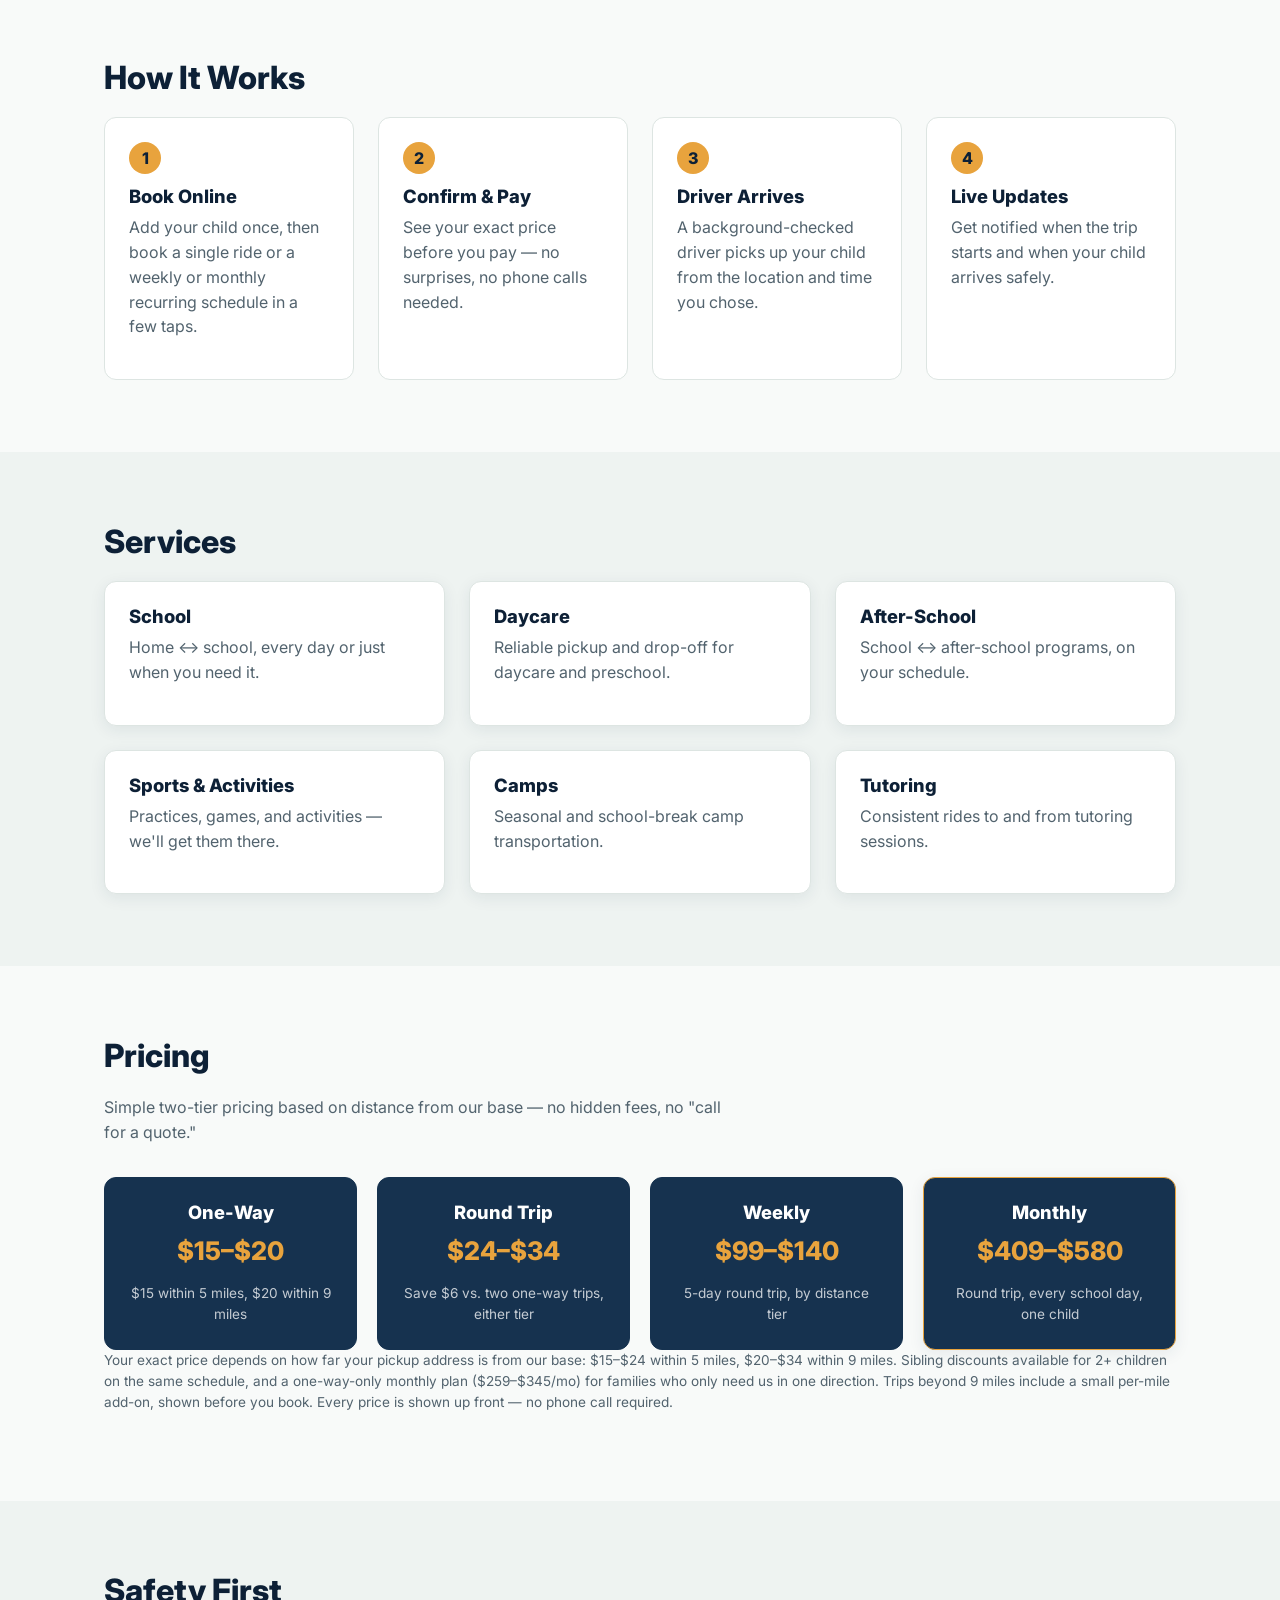
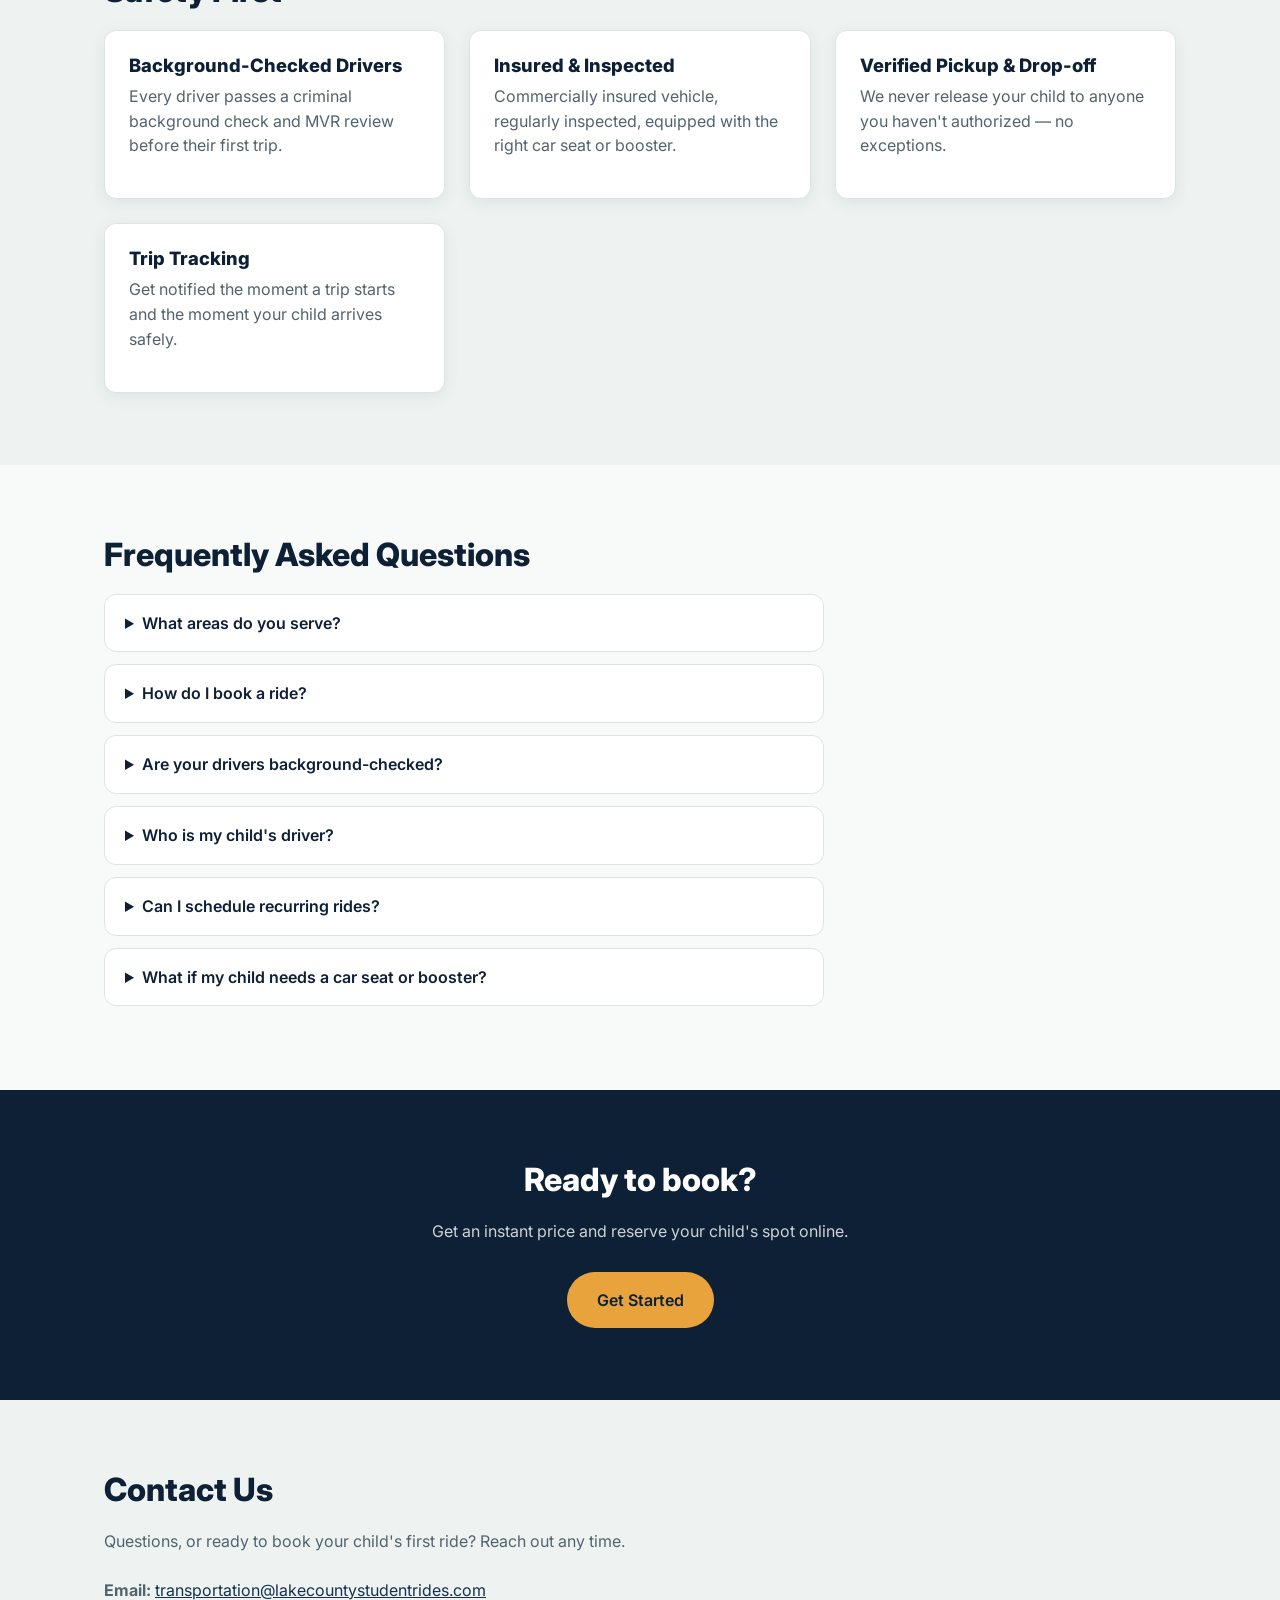
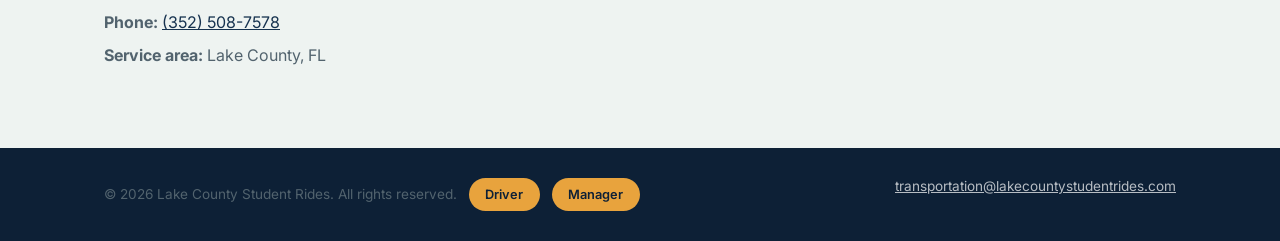
==== commit 169dd6c2: "Split founder caption into name and title lines Name stays bold navy; "Founder & CEO" now sits under" ====
--- a/index.html
+++ b/index.html
@@ -60,7 +60,8 @@
         <div class="story-layout">
           <div>
             <img class="story-photo" src="/assets/images/owner-photo.webp" alt="Founder of Lake County Student Rides" />
-            <p style="text-align:center; font-weight:700; color:var(--navy-dark); margin:0.75rem 0 0;">Jeilyann Gil (CEO)</p>
+            <p style="text-align:center; font-weight:700; color:var(--navy-dark); margin:0.75rem 0 0;">Jeilyann Gil</p>
+            <p style="text-align:center; font-size:0.85rem; color:var(--text-muted); margin:0.15rem 0 0;">Founder &amp; CEO</p>
           </div>
           <div>
             <h2 data-i18n-es="Nuestra Historia">Our Story</h2>
